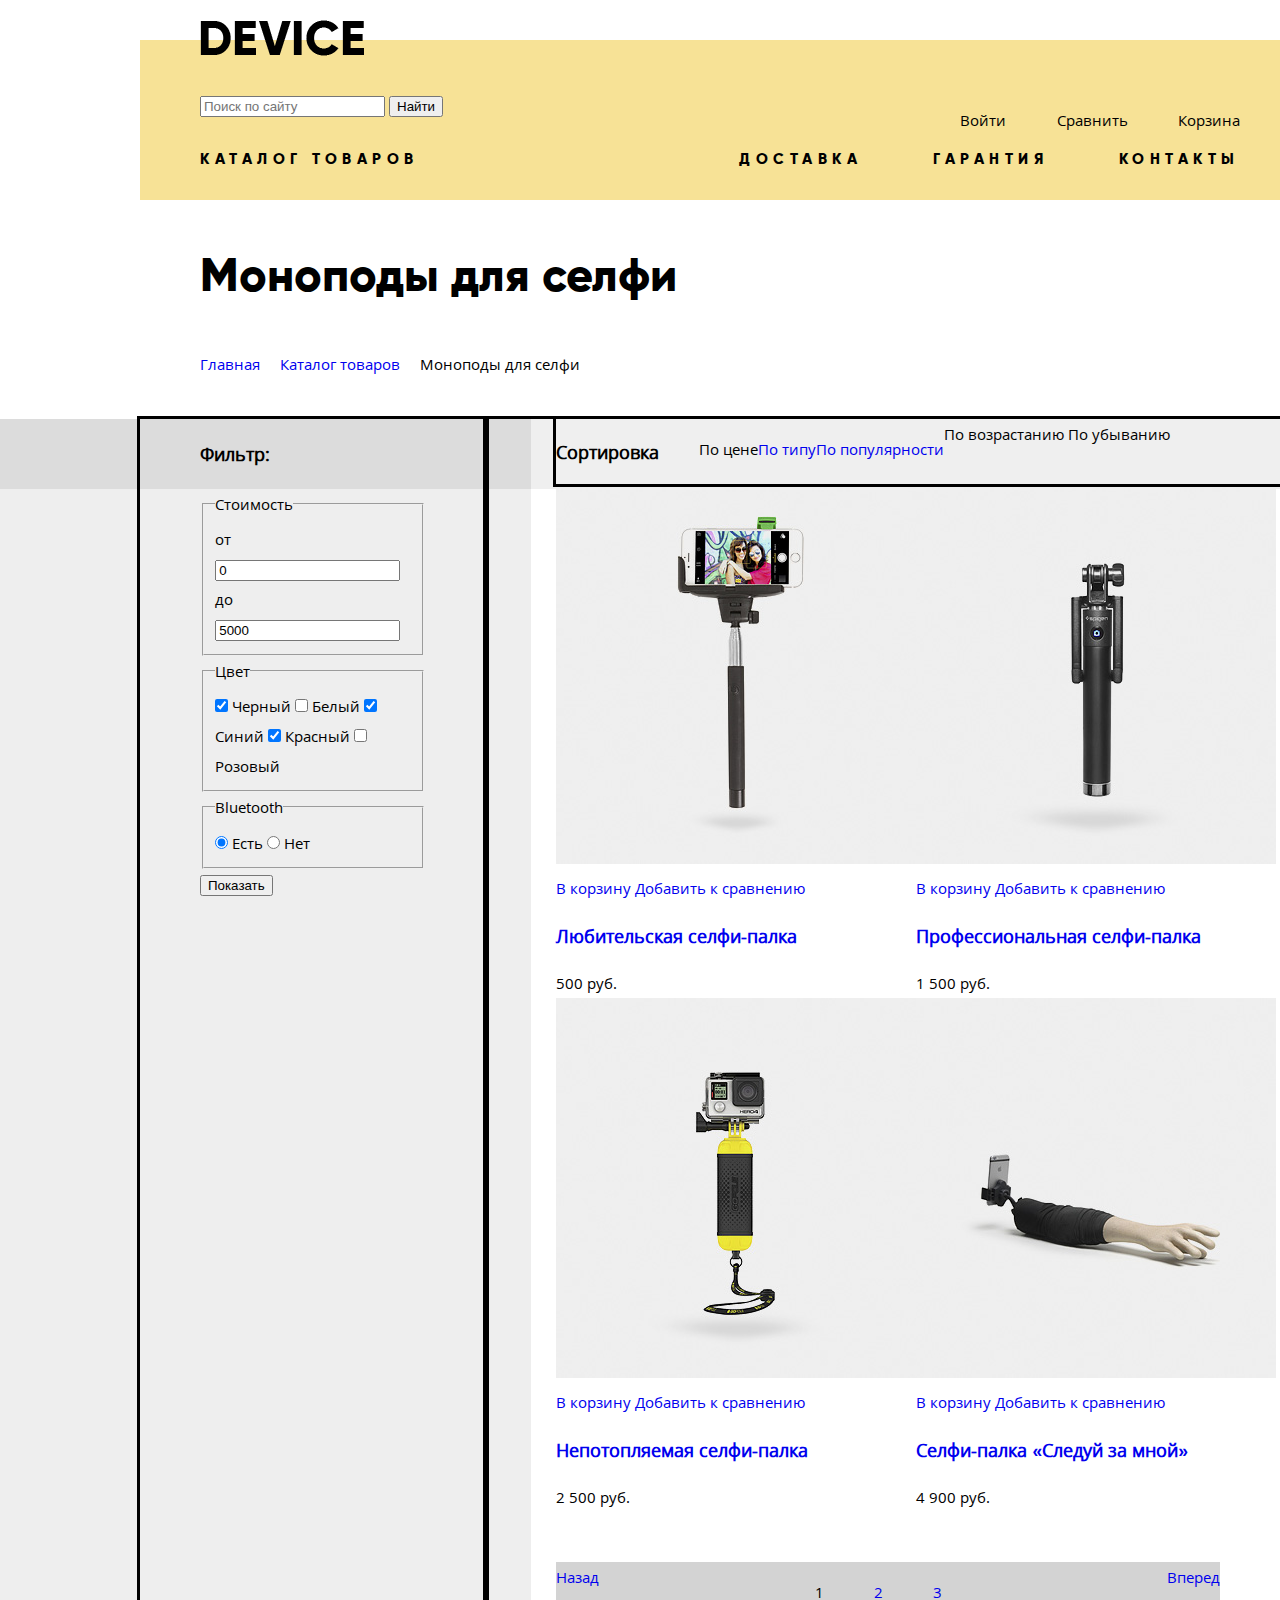
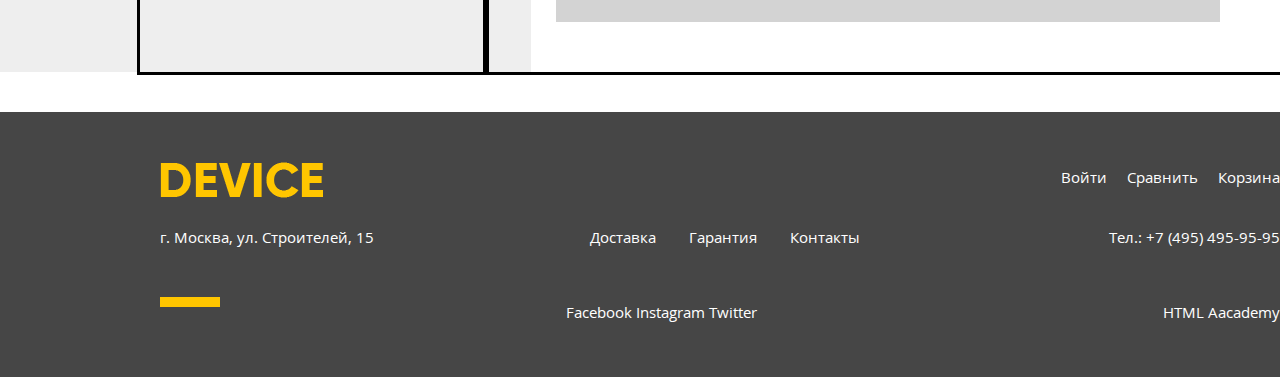
==== catalog.html @ 577342c7 "доступная разметка" ====
<!DOCTYPE html>
 <html lang="ru">
   <head>
     <meta charset="utf-8">
     <title>Device</title>
     <link rel="stylesheet" type="text/css" href="css/normalize.css">
     <link rel="stylesheet" type="text/css" href="css/style.css">
   </head>
   
   
   <body>
     <header class="page-header">
       <div class="container">
         <h1 class="page-header__title  visually-hidden">Device</h1>
         <a class="page-header__logo" href="#">
           <img src="/img/logo.png" width="164" height="36" alt="Логотип Device">
         </a>
         <div class="user-block">
           <form class="user-block__search" action="https://echo.htmlacademy.ru" method="get">
             <label for="search"></label>
             <input type="search" id="search" placeholder="Поиск по сайту">
             <button class="user-block__btn" type="submit">Найти</button>
           </form>
           <ul class="user-block__list  unidentified">
             <li class="user-block__item">
               <a href="#">Войти</a>
             </li>
             <li class="user-block__item">
               <a href="#">Сравнить</a>
             </li>
             <li class="user-block__item">
               <a href="#">Корзина</a>
             </li>
           </ul>
           
           <ul class="user-block__list  identified  visually-hidden">
             <li class="user-block__item">
               <a href="#">Валентин Петухов</a>
             </li>
             <li class="user-block__item">
               <a href="#">Выйти</a>
             </li>
             <li class="user-block__item">
               <a href="#">Сравнить</a>
             </li>
             <li class="user-block__item">
               <a href="#">Корзина</a>
             </li>
           </ul>
         </div>
         <nav class="main-nav  main-nav--catalog">
           <ul class="main-nav__list">
             <li class="main-nav__item  main-nav__item--catalog">
               <a href="#">Каталог товаров</a>
               <div class="sub-nav">
                 <ul class="sub-nav__list">
                   <li class="sub-nav__item">
                     <a href="#">Виртуальная реальность</a>
                   </li>
                   <li class="sub-nav__item">
                     <a href="catalog.html">Моноподы для селфи</a>
                   </li>
                   <li class="sub-nav__item">
                     <a href="#">Экшн-камеры</a>
                   </li>
                 </ul>
                 <ul class="sub-nav__list">
                   <li class="sub-nav__item">
                     <a href="#">Фитнес-браслеты</a>
                   </li>
                   <li class="sub-nav__item">
                     <a href="#">Умные часы</a>
                   </li>
                 </ul>
                 <ul class="sub-nav__list">
                   <li class="sub-nav__item">
                     <a href="#">Квадрокоптеры</a>
                   </li>
                 </ul>
               </div>
             </li>
             <li class="main-nav__item">
               <a href="#">Доставка</a>
             </li>
             <li class="main-nav__item">
               <a href="#">Гарантия</a>
             </li>
             <li class="main-nav__item">
               <a href="#">Контакты</a>
             </li>
           </ul>
         </nav>
       </div>
     </header>
     
     <main>
       <section class="breadcrumps">
         <div class="container">
         <h2 class="breadcrumps__title">Моноподы для селфи</h2>
         <ul class="breadcrumps__list">
           <li>
             <a href="index.html">Главная</a>
           </li>
           <li>
             <a href="catalog.html">Каталог товаров</a>
           </li>
           <li>
             <a class="breadcrumps__active">Моноподы для селфи</a>
           </li>
         </ul>
        </div>
       </section>
       
       <div class="catalog">
         <div class="catalog__wrapper  container">
           
           
           <section class="filter">
             <div class="filter__title">
             <h3>Фильтр:</h3>
               </div>
             <form class="filter__form" action="https://htmlacademy.ru/" method="get">
               
               <fieldset class="filter__item  filter__item--price">
                 <legend class="filter__name">Стоимость</legend>
                 <div class="range-slider">
                   <div class="range-scale">
                     <div class="range-bar"></div>
                   </div>
                   <div class="range-toggle  min"></div>
                   <div class="range-toggle  max"></div>
                 </div>
                 <div class="range-price">
                   <label class="min-price">от<input type="text" name="min-price" value="0"></label>
                   <label class="max-price">до<input type="text" name="max-price" value="5000"></label>
                 </div>
               </fieldset>
               
               <fieldset class="filter__item  filter__item--color">
                 <legend class="filter__name">Цвет</legend>
                 <input type="checkbox" name="black-color" id="black" value="Черный" checked>
                 <label class="filter__label">Черный</label>
                 <input type="checkbox" name="white-color" id="white" value="Белый">
                 <label class="filter__label">Белый</label>
                 <input type="checkbox" name="blue-color" id="blue" value="Синий" checked>
                 <label class="filter__label">Синий</label>
                 <input type="checkbox" name="red-color" id="red" value="Красный" checked>
                 <label class="filter__label">Красный</label>
                 <input type="checkbox" name="pink-color" id="pink" value="Розовый">
                 <label class="filter__label" >Розовый</label>
               </fieldset>
               
               <fieldset class="filter__item  filter__item--bluetooth">
                 <legend class="filter__title">Bluetooth</legend>
                 <input type="radio" name="bluetooth" id="btn-yes" value="Есть" checked>
                 <label class="filter__radio" for="btn-yes">Есть</label>
                 <input type="radio" name="bluetooth" id="btn-no" value="Нет">
                 <label class="filter__radio" for="btn-no">Нет</label>
               </fieldset>
               <button class="filter__btn" type="submit">Показать</button>
             </form>
           </section>
           
           <section class="sorting">
             <div class="sorting__wrapper">
             <div class="sorting__range">
               <h3 class="sorting__title">Сортировка</h3>
               <ul class="sorting__category">
                 <li>
                   <a class="sorting__item  active">По цене</a>
                 </li>
                 <li>
                   <a class="sorting__item" href="#">По типу</a>
                 </li>
                 <li>
                   <a class="sorting__item" href="#">По популярности</a>
                 </li>
               </ul>
               <div class="sorting__arrows">
                 <a class="sorting__btn  sorting__btn--up  sorting__btn--active">По возрастанию</a>
                 <a class="sorting__btn  sorting__btn--down">По убыванию</a>
               </div>
             </div>
           
           <div class="product">
             <article class="product__item">
               <div class="product__wrapper">
                 <a class="product__image" href="#">
                   <img src="/img/item-1.jpg" width="360" height="380" alt="Любительская селфи-палка">
                 </a>
                 <div class="product__hover">
                   <a class="product__cart  btn" href="#">В корзину</a>
                   <a class="product__compare" href="#">Добавить к сравнению</a>
                 </div>
               </div>
               <div class="product__inner">
                 <h3 class="product__title">
                   <a href="#">Любительская селфи-палка</a>
                 </h3>
                 <span class="product__price">500 руб.</span>
               </div>
             </article>
             
             <article class="product__item">
               <div class="product__wrapper">
                 <a class="product__image" href="#">
                   <img src="/img/item-2.jpg" width="360" height="380" alt="Профессиональная селфи-палка">
                 </a>
                 <div class="product__hover">
                   <a class="product__cart  btn" href="#">В корзину</a>
                   <a class="product__compare" href="#">Добавить к сравнению</a>
                 </div>
               </div>
               <div class="product__inner">
                 <h3 class="product__title">
                   <a href="#">Профессиональная селфи-палка</a>
                 </h3>
                 <span class="product__price">1 500 руб.</span>
               </div>
             </article>
             
             <article class="product__item">
               <div class="product__wrapper">
                 <a class="product__image" href="#">
                   <img src="/img/item-3.jpg" width="360" height="380" alt="Непотопляемая селфи-палка">
                 </a>
                 <div class="product__hover">
                   <a class="product__cart  btn" href="#">В корзину</a>
                   <a class="product__compare" href="#">Добавить к сравнению</a>
                 </div>
               </div>
               <div class="product__inner">
                 <h3 class="product__title">
                   <a href="#">Непотопляемая селфи-палка</a>
                 </h3>
                 <span class="product__price">2 500 руб.</span>
               </div>
             </article>
             
             <article class="product__item">
               <div class="product__wrapper">
                 <a class="product__image" href="#">
                   <img src="/img/item-4.jpg" width="360" height="380" alt="Селфи-палка «Следуй за мной»">
                 </a>
                 <div class="product__hover">
                   <a class="product__cart  btn" href="#">В корзину</a>
                   <a class="product__compare" href="#">Добавить к сравнению</a>
                 </div>
               </div>
               <div class="product__inner">
                 <h3 class="product__title">
                   <a href="#">Селфи-палка «Следуй за мной»</a>
                 </h3>
                 <span class="product__price">4 900 руб.</span>
               </div>
             </article>
             </div>
           
           <div class="pagination">
             <a class="pagination__back" href="#">Назад</a>
             <ul class="pagination__list">
               <li class="pagination__item  pagination__active">1</li>
               <li class="pagination__item">
                 <a href="#">2</a>
               </li>
               <li class="pagination__item">
                 <a href="#">3</a>
               </li>
             </ul>
             <a class="pagination__forward" href="#">Вперед</a>
           </div>
             </div>
          </section>
       </div>
       </div>
     </main>
     
     <footer class="page-footer">
       <div class="page-footer__wrapper  container">
         <div class="page-footer__top">
           <a class="page-footer__logo" href="index.html">
             <img src="/img/logofooter.png" width="163" height="36" alt="Логотип Device">
           </a>
           <ul class="user-block  user-block--footer  unidentidied">
             <li>
               <a class="user-block__item" href="#">Войти</a>
             </li>
             <li>
               <a class="user-block__item" href="#">Сравнить</a>
             </li>
             <li>
               <a class="user-block__item" href="#">Корзина</a>
             </li>
           </ul>
           
           <ul class="user-block  user-block--footer  identidied  visually-hidden">
             <li>
               <a class="user-block__item" href="#">Выйти</a>
             </li>
             <li>
               <a class="user-block__item" href="#">Сравнить</a>
             </li>
             <li>
               <a class="user-block__item" href="#">Корзина</a>
             </li>
           </ul>
         </div>
         
         <div class="page-footer__middle">
           <p class="page-footer__address">г. Москва, ул. Строителей, 15</p>
           <ul class="page-footer__nav">
             <li>
               <a href="#">Доставка</a>
             </li>
             <li>
               <a href="#">Гарантия</a>
             </li>
             <li>
               <a href="#">Контакты</a>
             </li>
           </ul>
           <p class="page-footer__phone">Тел.: +7 (495) 495-95-95</p>
         </div>
         
         <div class="page-footer__bottom">
           <div class="social">
             <a class="social__fb" href="#">Facebook</a>
             <a class="social__in" href="#">Instagram</a>
             <a class="social__tw" href="#">Twitter</a>
           </div>
           <div class="page-footer__copyright">
             <a href="https://htmlacademy.ru/intensive/htmlcss">HTML Aacademy</a>
           </div>
         </div>
       </div>
     </footer>
   </body>
</html>
---- css/style.css ----
body {
  /*min-width: 1200px;*/
  min-width: 1440px;
  margin: 0;
  padding: 0;
  font-size: 15px;
  line-height: 30px;
  font-family: "OpenSans", "Arial", sans-serif;
  letter-spacing: normal;
  /*font-weight: 300;*/
  /*color: #464646;*/
  background-color: #ffffff;
}

a {
  text-decoration: none;
}

img {
  max-width: 100%;
  height: auto;
}

@font-face {
  font-family: "GilroyExtraBold";
  font-weight: 700;
  font-style: bold;
  src: 
    url("/fonts/web/gilroyextrabold.woff") format("woff"),
    url("/fonts/web/gilroyextrabold.woff2") format("woff2");
}

@font-face {
  font-family: "GilroyLight";
  font-weight: lighter;
  font-style: normal;
  src: 
    url("/fonts/web/gilroylight.woff") format("woff"),
    url("/fonts/web/gilroylight.woff2") format("woff2");
}

@font-face {
  font-family: "OpenSans";
  font-weight: normal;
  font-style: normal;
  src: 
    url("/fonts/web/opensans.woff") format("woff"),
    url("/fonts/web/opensans.woff2") format("woff2");
}

@font-face {
  font-family: "OpenSansLight";
  font-weight: lighter;
  font-style: normal;
  src: 
    url("/fonts/web/opensanslight.woff") format("woff"),
    url("/fonts/web/opensanslight.woff2") format("woff2");
}

/*.visually-hidden {
  position: absolute;
  width: 1px;
  height: 1px;
  margin: -1px;
  border: 0;
  clip: rect(0 0 0 0);
  overflow: hidden;
}*/

.visually-hidden:not(:focus):not(:active),
input[type="checkbox"].visually-hidden,
input[type="radio"].visually-hidden {
  position: absolute;
  
  width: 1px;
  height: 1px;
  margin: -1px;
  border: 0;
  padding: 0;
  
  white-space: nowrap;
  
  clip-path: inset(100%);
  clip: rect(0 0 0 0);
  overflow: hidden;
}

.container {
  width: 1160px;
  padding-left: 20px;
  padding-right: 20px;
  margin: 0 auto;
  padding-top: 0;
  margin-top: 40px;
  box-sizing: border-box;
}

.page-header {
  position: relative;
}

.page-header .container{
  background-color: #f7e296;
  padding-right: 60px;
  padding-left: 60px;
  padding-top: 50px;
}

.page-header__logo {
  position: absolute;
  top: -20px;
}

.page-header li {
  list-style: none;
}

.page-header a {
  /*text-decoration: none;*/
  color: #000000;
}

.user-block {
  display: flex;
  flex-direction: row;
  justify-content: space-between;
  padding: 0;
  margin: 0;
}

.user-block__search {
  padding: 0;
  margin: 0;
}

.user-block__list {
  display: flex;
  justify-content: space-between;
  width: 300px;
}

.main-nav {
  height: 200px;
}

.main-nav__list {
  display: flex;
  flex-direction: row;
  justify-content: space-between;
  padding: 0;
  margin: 0;
}

.main-nav__item {
  text-transform: uppercase;
  letter-spacing: 5.5px;
  font-family: "GilroyExtraBold";
  font-weight: 600;
  line-height: 18px;
}

.main-nav__item--catalog {
  margin-right: 250px;
  box-sizing: border-box;
}

.main-nav__item--catalog:hover .sub-nav {
  display: flex;
}

.sub-nav {
  display: none;
  position: absolute;
  left: 159px;
  width: 1160px;
  letter-spacing: 1.2px;
  text-transform: capitalize;
  font-weight: normal;
  z-index: 10;
  margin-bottom: 0;
  padding-left: 60px;
  padding-bottom: 68px;
  background-color: #f7e296;
  box-sizing: border-box;
}

.sub-nav__list {
  /*display: none;*/
  padding-left: 0;
  padding-right: 15px;
}

.sub-nav__item {
  width: 210px;
  padding-top: 20px;
}

/*.sub-nav__list:last-child {
  padding-right: 310px;
}*/

h2 {
  font-family: "GilroyExtraBold";
  font-size: 47px;
  line-height: 70px;
}

.promo-slider {
  /*min-height: 470px;*/
  margin-top: -230px;
}

.promo-slider__item {
  /*height: 490px;*/
  display: flex;
  justify-content: flex-end;
  position: relative;
  z-index: 5;
  /*outline: solid black;*/
}

.promo-slider__content {
  /*outline: solid red;*/
  position: relative;
  width: 560px;
  min-height: 490px;
  margin-left: 100px;
}

.promo-slider__number {
  position: absolute;
  top: 61px;
  left: 300px;
  font-family: "GilroyExtraBold";
  font-size: 179.2px;
  color: #ffffff;
}

.popular .container {
  display: flex;
  padding-left: 0;
  margin-bottom: 200px;
}

.popular__item {
  margin-right: 40px;
}

.popular__item:last-child {
  margin-right: 0;
}

.popular__img {
  width: 160px;
  height: 160px;
  background-color: #f7e296;
}

.service-slider {
  width: 100%;
  /*height: 290px;*/
  background-color: #e5e5e5;
}

.service-slider .container {
  display: flex;
  padding-bottom: 120px;
}

.service-slider__menu {
  /*outline: solid red;*/
}

.service-slider__content {
  width: 600px;
  margin-top: -40px;
  padding-left: 100px;
  padding-right: 100px;
  /*outline: solid red; */
}

.service-slider__content h2 {
  margin-top: 0;
}

.service-slider__img {
  margin-top: -20px;
}

.service-slider__content--warranty {
  display: none;
}

.service-slider__title--warranty:hover  .service-slider__content--warranty {
  display: block;
}

.brands .container {
  /*display: flex;
  flex-direction: row;
  justify-content: space-around;*/
}

.brands__list {
  display: flex;
  justify-content: space-between;
  padding: 0;
  list-style: none;
}

.brands__item {
  /*outline: solid red;*/
}

.information .container {
  display: flex;
}

.contacts {
  width: 500px;
}

.about-us {
  width: 500px;
  margin-right: 100px;
}

.page-footer {
  width: 100%;
  background-color: #464646;
  color: #ffffff;
}

.page-footer a {
  color: #ffffff;
}

.page-footer__top {
  display: flex;
  justify-content: space-between;
  padding-top: 50px;
}

.user-block--footer {
  display: flex;
  list-style: none;
}

.user-block__item {
  /*color: #ffffff;*/
  padding-left: 20px;
}

.page-footer__middle {
  display: flex;
  /*justify-content: space-between;*/
  margin-bottom: 30px;
}

.page-footer__nav {
  display: flex;
  align-items: center;
  /*width: 355px;*/
  list-style: none;
  padding: 0;
  margin: 0 auto;
}

.page-footer__nav a {
  padding-right: 33px;
}

.page-footer__item:last-child a {
  padding-right: 0;
}

.page-footer__bottom {
  display: flex;
  /*justify-content: space-between;*/
  padding-bottom: 50px;
}

.page-footer__bottom::before {
  content: "";
  position: absolute;
  top: ;
  left: ;
  width: 60px;
  height: 10px;
  background-color: #ffc600;
}

.social {
  margin: 0 auto;
}

/*-----CATALOG PAGE-----*/


.main-nav--catalog {
  height: 50px;
}

.breadcrumps .container {
  padding-left: 60px;
}

.breadcrumps__list {
  display: flex;
  list-style: none;
  padding-left: 0;
}

.breadcrumps__list li {
  padding-right: 20px;
}

.catalog {
  background:
    linear-gradient(180deg, #dcdcdc 70px, #eeeeee 70px),
    linear-gradient(180deg, #efefef 70px, #ffffff 70px);
  background-position: 0%, 36.9%;
  background-size: 36.9% 100%, 100% 100%;
  background-repeat: no-repeat, no-repeat;
  /*outline: solid red;
  background: lightblue;*/
}


.catalog__wrapper {
  display: flex;
  padding: 0;
}

.filter {
  /*width: 210px;*/
  padding-right: 60px;
  padding-left: 60px;
  outline: solid black;
}

.filter__title {
  /*padding-left: 0;*/
}

.filter__title h3 {
  margin: 0;
  padding: 20px;
  padding-left: 0;
}

.sorting {
  /*width: 850px;*/
  margin: 0;
  padding: 0;
  padding-left: 70px;
  outline: solid black;
}

.sorting__range {
  display: flex;
  margin: 0;
  padding: 0;
  outline: solid black;
}

.sorting__category {
  display: flex;
  list-style: none;
}

.product {
  display: flex;
  flex-wrap: wrap;
}

.product__wrapper {
  /*margin-right: 50px;*/
}

.pagination {
  display: flex;
  justify-content: space-between;
  background-color: lightgray;
  margin: 50px 0;
  margin-right: 80px;
}

.pagination__list {
  list-style: none;
  display: flex;
}

.pagination__item {
  margin-right: 50px;
}
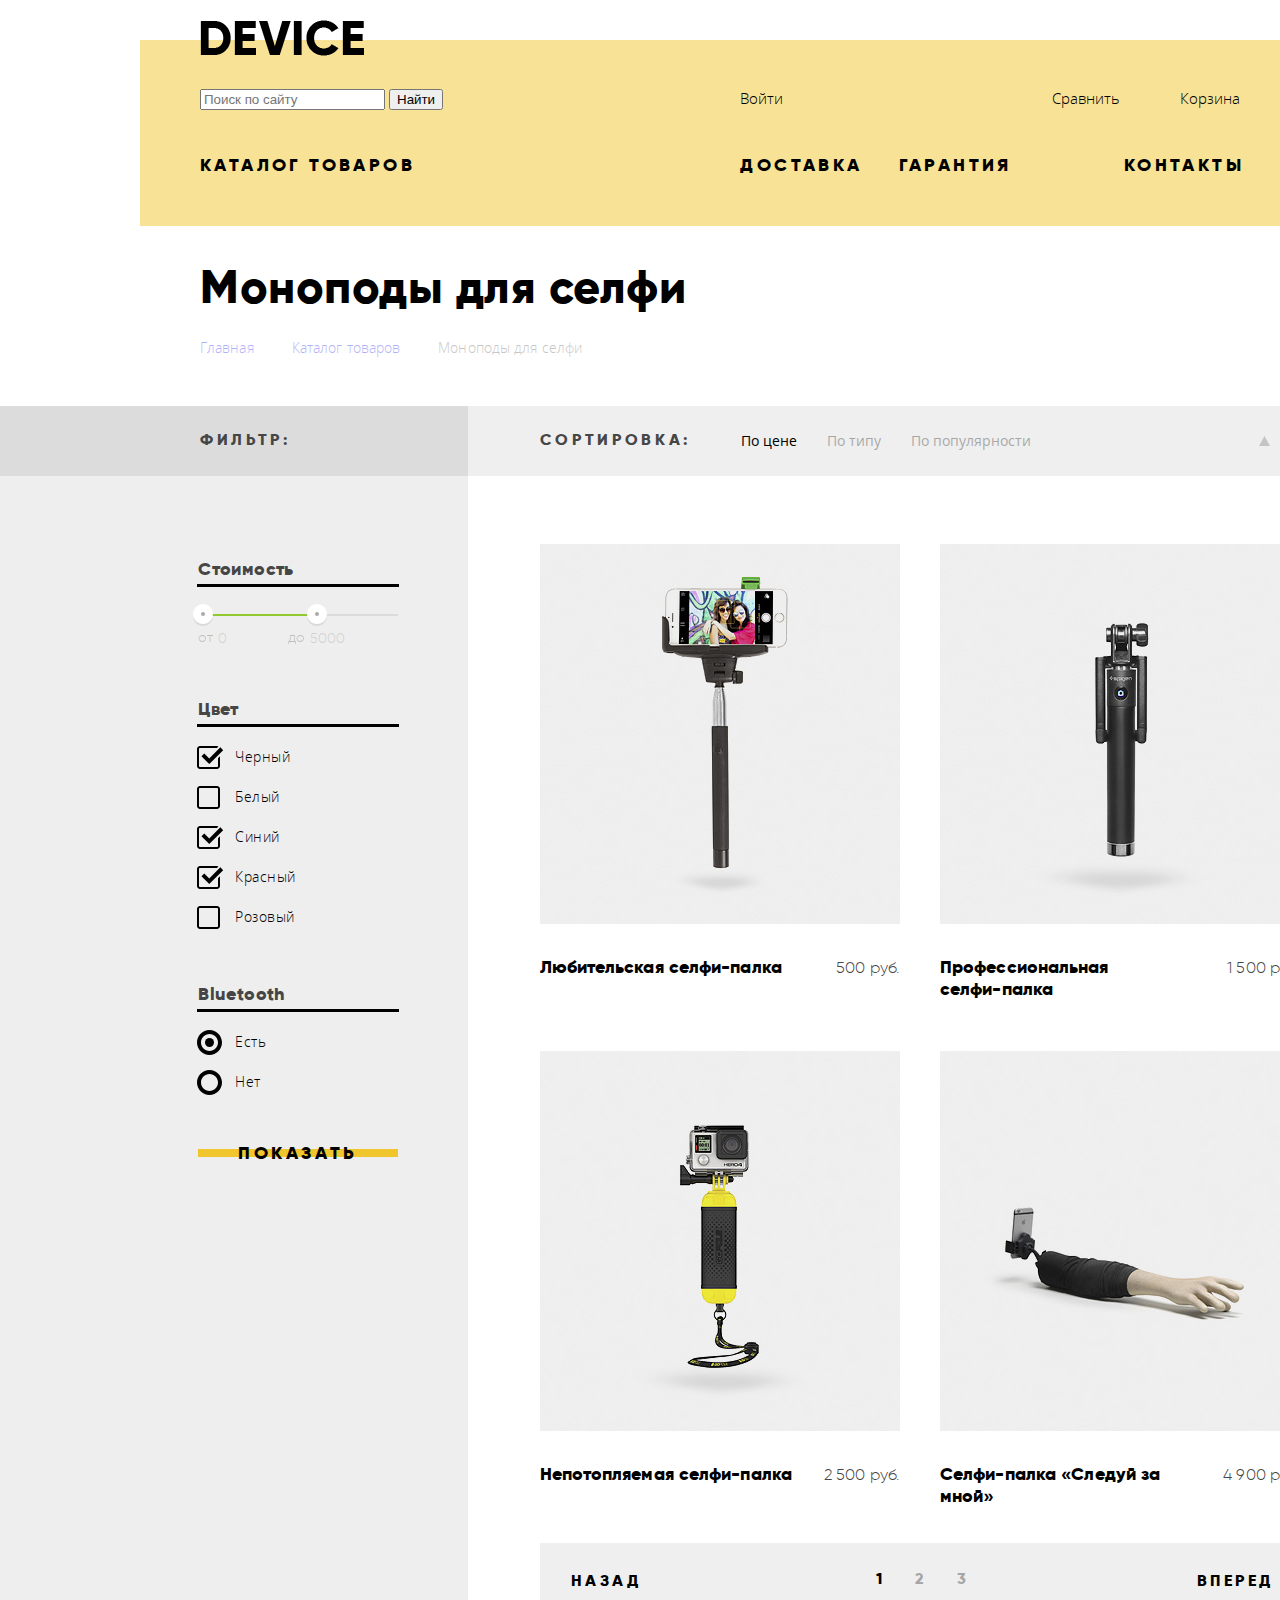
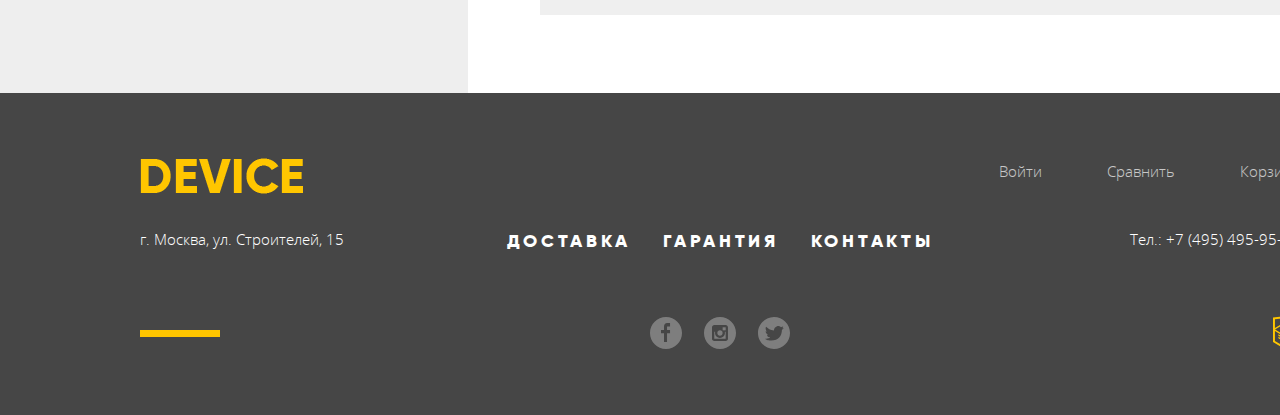
==== commit a8f8cde1: "Стилизация страниц" ====
--- a/catalog.html
+++ b/catalog.html
@@ -9,10 +9,10 @@
    
    
    <body>
-     <header class="page-header">
+     <header class="page-header  page-header--catalog">
        <div class="container">
          <h1 class="page-header__title  visually-hidden">Device</h1>
-         <a class="page-header__logo" href="#">
+         <a class="page-header__logo" href="index.html">
            <img src="/img/logo.png" width="164" height="36" alt="Логотип Device">
          </a>
          <div class="user-block">
@@ -82,10 +82,10 @@
              <li class="main-nav__item">
                <a href="#">Доставка</a>
              </li>
-             <li class="main-nav__item">
+             <li class="main-nav__item  main-nav__item--warranty">
                <a href="#">Гарантия</a>
              </li>
-             <li class="main-nav__item">
+             <li class="main-nav__item  main-nav__item--contacts">
                <a href="#">Контакты</a>
              </li>
            </ul>
@@ -113,58 +113,57 @@
        
        <div class="catalog">
          <div class="catalog__wrapper  container">
-           
-           
+    
            <section class="filter">
              <div class="filter__title">
-             <h3>Фильтр:</h3>
-               </div>
+               <h3>Фильтр:</h3>
+             </div>
              <form class="filter__form" action="https://htmlacademy.ru/" method="get">
                
-               <fieldset class="filter__item  filter__item--price">
+               <fieldset class="filter__item  filter__item--price  range">
                  <legend class="filter__name">Стоимость</legend>
-                 <div class="range-slider">
-                   <div class="range-scale">
-                     <div class="range-bar"></div>
+                 <div class="range__slider">
+                   <div class="range__scale">
+                     <div class="range__bar"></div>
                    </div>
-                   <div class="range-toggle  min"></div>
-                   <div class="range-toggle  max"></div>
-                 </div>
-                 <div class="range-price">
-                   <label class="min-price">от<input type="text" name="min-price" value="0"></label>
-                   <label class="max-price">до<input type="text" name="max-price" value="5000"></label>
+                   <div class="range__toggle  range__toggle--min"></div>
+                   <div class="range__toggle  range__toggle--max"></div>
+                 </div>
+                 <div class="range__price">
+                   <label class="range__price--min">от<input type="text" name="min-price" value="0"></label>
+                   <label class="range__price--max">до<input type="text" name="max-price" value="5000"></label>
                  </div>
                </fieldset>
                
                <fieldset class="filter__item  filter__item--color">
                  <legend class="filter__name">Цвет</legend>
-                 <input type="checkbox" name="black-color" id="black" value="Черный" checked>
-                 <label class="filter__label">Черный</label>
-                 <input type="checkbox" name="white-color" id="white" value="Белый">
-                 <label class="filter__label">Белый</label>
-                 <input type="checkbox" name="blue-color" id="blue" value="Синий" checked>
-                 <label class="filter__label">Синий</label>
-                 <input type="checkbox" name="red-color" id="red" value="Красный" checked>
-                 <label class="filter__label">Красный</label>
-                 <input type="checkbox" name="pink-color" id="pink" value="Розовый">
-                 <label class="filter__label" >Розовый</label>
+                 <input class="visually-hidden" type="checkbox" name="black-color" id="black" value="Черный" checked>
+                 <label class="filter__checkbox" for="black">Черный</label>
+                 <input class="visually-hidden" type="checkbox" name="white-color" id="white" value="Белый">
+                 <label class="filter__checkbox" for="white">Белый</label>
+                 <input class="visually-hidden" type="checkbox" name="blue-color" id="blue" value="Синий" checked>
+                 <label class="filter__checkbox" for="blue">Синий</label>
+                 <input class="visually-hidden" type="checkbox" name="red-color" id="red" value="Красный" checked>
+                 <label class="filter__checkbox" for="red">Красный</label>
+                 <input class="visually-hidden" type="checkbox" name="pink-color" id="pink" value="Розовый">
+                 <label class="filter__checkbox" for="pink">Розовый</label>
                </fieldset>
                
                <fieldset class="filter__item  filter__item--bluetooth">
-                 <legend class="filter__title">Bluetooth</legend>
-                 <input type="radio" name="bluetooth" id="btn-yes" value="Есть" checked>
+                 <legend class="filter__name">Bluetooth</legend>
+                 <input class="visually-hidden" type="radio" name="bluetooth" id="btn-yes" value="Есть" checked>
                  <label class="filter__radio" for="btn-yes">Есть</label>
-                 <input type="radio" name="bluetooth" id="btn-no" value="Нет">
+                 <input class="visually-hidden" type="radio" name="bluetooth" id="btn-no" value="Нет">
                  <label class="filter__radio" for="btn-no">Нет</label>
                </fieldset>
-               <button class="filter__btn" type="submit">Показать</button>
+               <button class="filter__btn  btn" type="submit">Показать</button>
              </form>
            </section>
            
            <section class="sorting">
              <div class="sorting__wrapper">
              <div class="sorting__range">
-               <h3 class="sorting__title">Сортировка</h3>
+               <h3 class="sorting__title">Сортировка:</h3>
                <ul class="sorting__category">
                  <li>
                    <a class="sorting__item  active">По цене</a>
@@ -178,7 +177,7 @@
                </ul>
                <div class="sorting__arrows">
                  <a class="sorting__btn  sorting__btn--up  sorting__btn--active">По возрастанию</a>
-                 <a class="sorting__btn  sorting__btn--down">По убыванию</a>
+                 <a class="sorting__btn  sorting__btn--down  active">По убыванию</a>
                </div>
              </div>
            
@@ -213,7 +212,7 @@
                </div>
                <div class="product__inner">
                  <h3 class="product__title">
-                   <a href="#">Профессиональная селфи-палка</a>
+                   <a href="#">Профессиональная <nobr>селфи-палка</nobr></a>
                  </h3>
                  <span class="product__price">1 500 руб.</span>
                </div>
@@ -241,6 +240,9 @@
                <div class="product__wrapper">
                  <a class="product__image" href="#">
                    <img src="/img/item-4.jpg" width="360" height="380" alt="Селфи-палка «Следуй за мной»">
+                   
+                   <!--BACKGROUND-COLOR???-->
+                   
                  </a>
                  <div class="product__hover">
                    <a class="product__cart  btn" href="#">В корзину</a>
@@ -268,16 +270,16 @@
                </li>
              </ul>
              <a class="pagination__forward" href="#">Вперед</a>
-           </div>
-             </div>
-          </section>
+            </div>
+          </div>
+        </section>
        </div>
-       </div>
+      </div>
      </main>
      
-     <footer class="page-footer">
+     <footer class="page-footer  page-footer--catalog">
        <div class="page-footer__wrapper  container">
-         <div class="page-footer__top">
+         <div class="page-footer__top  page-footer__top--catalog">
            <a class="page-footer__logo" href="index.html">
              <img src="/img/logofooter.png" width="163" height="36" alt="Логотип Device">
            </a>
@@ -309,13 +311,13 @@
          <div class="page-footer__middle">
            <p class="page-footer__address">г. Москва, ул. Строителей, 15</p>
            <ul class="page-footer__nav">
-             <li>
+             <li class="page-footer__item">
                <a href="#">Доставка</a>
              </li>
-             <li>
+             <li class="page-footer__item">
                <a href="#">Гарантия</a>
              </li>
-             <li>
+             <li class="page-footer__item">
                <a href="#">Контакты</a>
              </li>
            </ul>
@@ -324,12 +326,29 @@
          
          <div class="page-footer__bottom">
            <div class="social">
-             <a class="social__fb" href="#">Facebook</a>
-             <a class="social__in" href="#">Instagram</a>
-             <a class="social__tw" href="#">Twitter</a>
+             <a href="#">Facebook
+               <svg xmlns="http://www.w3.org/2000/svg" width="32" height="32" viewBox="0 0 32 32">
+                 <path fill="#FFF" d="M16 0C7.164 0 0 7.163 0 16s7.164 16 16 16c8.837 0 16-7.164 16-16S24.837 0 16 0zm4.062 9.455h-3.021v3.444h3.021v3.445h-3.021v8.61H14.02v-8.61H11v-3.445h3.021V9.455c0-1.902 1.353-3.445 3.021-3.445h3.021v3.445z"/>
+               </svg>
+             </a>
+             <a href="#">Instagram
+               <svg version="1.1" id="Layer_1" xmlns="http://www.w3.org/2000/svg" xmlns:xlink="http://www.w3.org/1999/xlink" x="0px" y="0px" width="32px" height="32px" viewBox="0 0 32 32" enable-background="new 0 0 32 32" xml:space="preserve"><g>
+                 <path fill="#FFFFFF" d="M20.916,16c0,2.728-2.211,4.938-4.938,4.938S11.039,18.728,11.039,16c0-0.394,0.051-0.773,0.138-1.14h-0.897v6.838h11.396V14.86h-0.897C20.865,15.227,20.916,15.606,20.916,16z"/>
+                 <path fill="#FFFFFF" d="M15.978,18.659c1.466,0,2.659-1.193,2.659-2.659s-1.193-2.659-2.659-2.659c-1.466,0-2.659,1.193-2.659,2.659S14.511,18.659,15.978,18.659z"/>
+                 <rect x="18.637" y="10.302" fill="#FFFFFF" width="3.039" height="3.039"/>
+                 <path fill="#FFFFFF" d="M16,0C7.164,0,0,7.164,0,16c0,8.837,7.164,16,16,16c8.837,0,16-7.163,16-16C32,7.164,24.837,0,16,0zM23.955,21.698c0,1.254-1.025,2.279-2.279,2.279H10.279C9.026,23.978,8,22.952,8,21.698V10.302c0-1.253,1.026-2.279,2.279-2.279h11.396c1.254,0,2.279,1.026,2.279,2.279V21.698z"/></g>
+               </svg>
+             </a>
+             <a href="#">Twitter
+               <svg xmlns="http://www.w3.org/2000/svg" width="32" height="32" viewBox="0 0 32 32"><path fill="#FFF" d="M16 0C7.164 0 0 7.164 0 16c0 8.837 7.164 16 16 16 8.837 0 16-7.163 16-16 0-8.836-7.163-16-16-16zm7.944 12.809c-.251 6.516-3.463 10.832-10.992 10.702h-.486c-.447 0-4.543-.443-5.344-1.823 2.479.19 4.247-.406 5.12-1.136-1.048-.289-2.923-.461-3.251-2.848.384.104.618.221 1.299.113-1.307-.824-2.758-1.519-2.679-3.643.311.317 1.164.518 1.46.457-.768-.233-2.149-3.244-.974-4.781 1.984 1.79 4.075 3.482 7.804 3.643.227-2.214 1.24-3.699 3.168-4.325 1.84-.479 3.255.26 3.901 1.138.737-.224 1.453-.466 2.193-.685-.004.833-.569 1.463-.935 1.709.747.165 1.423-.475 1.423-.475-.184.963-1.094 1.725-1.707 1.954z"/>
+               </svg>
+             </a>
            </div>
            <div class="page-footer__copyright">
-             <a href="https://htmlacademy.ru/intensive/htmlcss">HTML Aacademy</a>
+             <a href="https://htmlacademy.ru/intensive/htmlcss">HTML Academy
+               <svg xmlns="http://www.w3.org/2000/svg" width="26.943" height="34.09" viewBox="0 0 26.943 34.09"><path fill="#FFC600" d="M13.62.017L13.472 0 0 1.412v24.661l13.473 8.017 13.43-7.99.042-.025V1.412L13.62.017zm11.399 12.11L13.495 5.334l-.001-.104-.087.05-.088-.056v.109L1.925 12.118V3.147l11.548-1.212L25.02 3.147v8.98zm-11.614-5.34L24.923 13.5l-4.479 2.64-7.093-4.221-.014 1.415 5.904 3.513-.86.507-5.03-2.992-.014 1.415 3.827 2.275-.782.523-3.031-1.787-.014 1.413 1.853 1.091-1.8 1.081-11.356-6.751 11.371-6.835zm-11.48 8.34l11.411 6.791.016 1.044-7.942-4.728-.015 1.416 7.979 4.795.018 1.076-7.973-4.74-.013 1.414 8.021 4.822.046.025 8.143-4.872-.011-5.177 3.415-2.036v10.021L13.472 31.85 1.925 24.979v-9.852z"/>
+               </svg>
+             </a>
            </div>
          </div>
        </div>
--- a/css/style.css
+++ b/css/style.css
@@ -1,29 +1,6 @@
-body {
-  /*min-width: 1200px;*/
-  min-width: 1440px;
-  margin: 0;
-  padding: 0;
-  font-size: 15px;
-  line-height: 30px;
-  font-family: "OpenSans", "Arial", sans-serif;
-  letter-spacing: normal;
-  /*font-weight: 300;*/
-  /*color: #464646;*/
-  background-color: #ffffff;
-}
-
-a {
-  text-decoration: none;
-}
-
-img {
-  max-width: 100%;
-  height: auto;
-}
-
 @font-face {
   font-family: "GilroyExtraBold";
-  font-weight: 700;
+  font-weight: bold;
   font-style: bold;
   src: 
     url("/fonts/web/gilroyextrabold.woff") format("woff"),
@@ -57,29 +34,47 @@
     url("/fonts/web/opensanslight.woff2") format("woff2");
 }
 
-/*.visually-hidden {
+body {
+  /*min-width: 1200px;*/
+  min-width: 1440px;
+  margin: 0;
+  padding: 0;
+  font-size: 15px;
+  line-height: 30px;
+  font-family: "OpenSanslight", "Arial", sans-serif;
+  letter-spacing: normal;
+  font-weight: 300;
+  color: #464646;
+  background-color: #ffffff;
+}
+
+a {
+  text-decoration: none;
+}
+
+img {
+  max-width: 100%;
+  height: auto;
+}
+
+h2 {
+  font-family: "GilroyExtraBold", sans-serif;
+  font-size: 47px;
+  line-height: 56px;
+  font-weight: 800;
+  color: #000000;
+}
+
+.visually-hidden:not(:focus):not(:active),
+input[type="checkbox"].visually-hidden,
+input[type="radio"].visually-hidden {
   position: absolute;
   width: 1px;
   height: 1px;
   margin: -1px;
   border: 0;
-  clip: rect(0 0 0 0);
-  overflow: hidden;
-}*/
-
-.visually-hidden:not(:focus):not(:active),
-input[type="checkbox"].visually-hidden,
-input[type="radio"].visually-hidden {
-  position: absolute;
-  
-  width: 1px;
-  height: 1px;
-  margin: -1px;
-  border: 0;
-  padding: 0;
-  
+  padding: 0;
   white-space: nowrap;
-  
   clip-path: inset(100%);
   clip: rect(0 0 0 0);
   overflow: hidden;
@@ -95,6 +90,39 @@
   box-sizing: border-box;
 }
 
+.btn {
+  position: relative;
+  z-index: 2;
+  display: inline-block;
+  font-family: "GilroyExtraBold", sans-serif;
+  font-size: 18px;
+  font-weight: 800;
+  letter-spacing: 2px;
+  color: #000000;
+  text-transform: uppercase;
+}
+
+.btn::before {
+  content: " ";
+  position: absolute;
+  left: 50%;
+  top: 50%;
+  z-index: -1;
+  width: 220px;
+  height: 8px;
+  transform: translate(-50%, -50%);
+  background-color: #f0c52e;
+}
+
+.btn:focus::before,
+.btn:hover::before {
+  height: 40px;
+}
+
+.btn:active {
+  color: rgba(0, 0, 0, 0.3);
+}
+
 .page-header {
   position: relative;
 }
@@ -103,20 +131,28 @@
   background-color: #f7e296;
   padding-right: 60px;
   padding-left: 60px;
-  padding-top: 50px;
+  padding-top: 40px;
 }
 
 .page-header__logo {
   position: absolute;
   top: -20px;
+}
+
+.page-header__logo:hover {
+  opacity: 0.6;
+}
+
+.page-header__logo:active {
+  opacity: 0.3;
 }
 
 .page-header li {
   list-style: none;
+  padding-top: 0;
 }
 
 .page-header a {
-  /*text-decoration: none;*/
   color: #000000;
 }
 
@@ -124,23 +160,49 @@
   display: flex;
   flex-direction: row;
   justify-content: space-between;
-  padding: 0;
+  align-content: flex-start;
+  margin-bottom: 40px;
+  padding: 0;
+  font-size: 15px;
+  line-height: 36px;
+}
+
+.user-block__search {
+  align-self: center;
   margin: 0;
-}
-
-.user-block__search {
-  padding: 0;
+  padding: 0;
+}
+
+.user-block__list {
+  display: flex;
+  justify-content: space-between;
+  width: 500px;
   margin: 0;
-}
-
-.user-block__list {
-  display: flex;
-  justify-content: space-between;
-  width: 300px;
+  padding-left: 0;
+}
+
+.user-block__list li {
+  padding-left: 0;
+}
+
+.user-block__list li:first-child {
+  margin-right: auto;
+}
+
+.user-block__list li:last-child {
+  margin-left: 60px;
+}
+
+.user-block__item:hover {
+  opacity: 0.6;
+}
+
+.user-block__item:active {
+  opacity: 0.3;
 }
 
 .main-nav {
-  height: 200px;
+  min-height: 183px;
 }
 
 .main-nav__list {
@@ -153,15 +215,23 @@
 
 .main-nav__item {
   text-transform: uppercase;
-  letter-spacing: 5.5px;
+  letter-spacing: 3.4px;
   font-family: "GilroyExtraBold";
-  font-weight: 600;
+  font-size: 18px;
   line-height: 18px;
 }
 
 .main-nav__item--catalog {
-  margin-right: 250px;
-  box-sizing: border-box;
+  margin-right: auto;
+}
+
+.main-nav__item--warranty {
+  margin-left: 36px;
+}
+
+.main-nav__item--contacts {
+  margin-left: 112px;
+  margin-right: -4px;
 }
 
 .main-nav__item--catalog:hover .sub-nav {
@@ -171,75 +241,181 @@
 .sub-nav {
   display: none;
   position: absolute;
-  left: 159px;
+  left: 140px;
   width: 1160px;
-  letter-spacing: 1.2px;
-  text-transform: capitalize;
-  font-weight: normal;
   z-index: 10;
   margin-bottom: 0;
   padding-left: 60px;
-  padding-bottom: 68px;
+  padding-top: 23px;
+  padding-bottom: 34px;
+  box-sizing: border-box;
   background-color: #f7e296;
-  box-sizing: border-box;
+  font-family: "OpenSansLight";
+  font-weight: lighter;
+  font-size: 15px;
+  line-height: 36px;
+  letter-spacing: 0.1px;
+  text-transform: none;
 }
 
 .sub-nav__list {
-  /*display: none;*/
   padding-left: 0;
-  padding-right: 15px;
+  padding-right: 0px;
+}
+
+.sub-nav__list:first-child {
+  padding-right: 40px;
 }
 
 .sub-nav__item {
-  width: 210px;
-  padding-top: 20px;
-}
-
-/*.sub-nav__list:last-child {
-  padding-right: 310px;
-}*/
-
-h2 {
-  font-family: "GilroyExtraBold";
-  font-size: 47px;
-  line-height: 70px;
-}
+  width: 200px;
+}
+
+.sub-nav__item:hover {
+  opacity: 0.6;
+}
+
+.sub-nav__item:active {
+  opacity: 0.3;
+}
+
+/*-----PROMO-SLIDER-----*/
 
 .promo-slider {
-  /*min-height: 470px;*/
-  margin-top: -230px;
+  margin-bottom: 95px;
+}
+
+.promo-slider .container {
+  margin-top: -110px;
+  position: relative;
+  padding: 0 20px;
+}
+
+.promo-slider .container::before {
+  content: " ";
+  position: absolute;
+  left: 600px;
+  top: 36px;
+  width: 100px;
+  height: 7px;
+  background-color: #ffffff;
 }
 
 .promo-slider__item {
-  /*height: 490px;*/
   display: flex;
   justify-content: flex-end;
   position: relative;
   z-index: 5;
-  /*outline: solid black;*/
 }
 
 .promo-slider__content {
-  /*outline: solid red;*/
-  position: relative;
-  width: 560px;
-  min-height: 490px;
+  width: 565px;
   margin-left: 100px;
+  padding-left: 25px;
+  box-sizing: border-box;
 }
 
 .promo-slider__number {
   position: absolute;
   top: 61px;
-  left: 300px;
-  font-family: "GilroyExtraBold";
+  right: 30px;
+  font-family: "GilroyExtraBold", "Arial", sans-serif;
   font-size: 179.2px;
   color: #ffffff;
 }
 
+.promo-slider__title {
+  margin-bottom: 18px;
+  padding-top: 40px;
+  letter-spacing: 0.5px;
+}
+
+.promo-slider__info {
+  margin-bottom: 48px;
+  letter-spacing: 0.1px;
+}
+
+.promo-slider__btn {
+  margin-left: 40px;
+  margin-bottom: 49px;
+  letter-spacing: 4px;
+}
+
+.promo-slider__features {
+  display: flex;
+  list-style: none;
+  padding: 0;
+}
+
+.promo-slider__features li {
+  display: flex;
+  flex-direction: column;
+  margin-right: 77px;
+}
+
+.promo-slider__features li:last-child {
+  margin-right: 0;
+}
+
+.promo-slider__value {
+  margin-bottom: 10px;
+  font-family: "GilroyLight", sans-serif;
+  font-size: 36px;
+  color: #000000;
+}
+
+.promo-slider__attribute {
+  font-family: "OpenSans", sans-serif;
+  font-size: 13px;
+  font-weight: 300;
+  color: #464646;
+}
+
+.promo-slider__controls {
+  position: absolute;
+  z-index: 10;
+  bottom: 142px;
+  right: 72px;
+}
+
+.promo-slider__controls label {
+  display: inline-block;
+  width: 26px;
+  height: 26px;
+  margin-right: 4px;
+  line-height: 12px;
+  background-image: url("/img/slider-button-empty.svg");
+  background-position: 50% 50%;
+  background-repeat: no-repeat;
+  transform: scale(0.6);
+  cursor: pointer;
+}
+
+.button-1:checked ~ .promo-slider__controls label[for="slide-1"],
+.button-2:checked ~ .promo-slider__controls label[for="slide-2"],
+.button-3:checked ~ .promo-slider__controls label[for="slide-3"] {
+  background-image: url("/img/slider-button.svg");
+  background-position: 50% 50%;
+  background-repeat: no-repeat;
+}
+
+.promo-slider__item {
+  display: none;
+}
+
+.button-1:checked ~ .promo-slider__item--first,
+.button-2:checked ~ .promo-slider__item--second,
+.button-3:checked ~ .promo-slider__item--third {
+  display: flex;
+}
+
+
+/*-----POPULAR-ITEMS-----*/
+
 .popular .container {
   display: flex;
   padding-left: 0;
-  margin-bottom: 200px;
+  margin-bottom: 85px;
 }
 
 .popular__item {
@@ -253,52 +429,137 @@
 .popular__img {
   width: 160px;
   height: 160px;
+  margin-bottom: 35px;
   background-color: #f7e296;
 }
+
+.popular__item:hover .popular__img {
+  background-color: #f0c52e;
+}
+
+.popular__item:active img,
+.popular__item:active .popular__title {
+  opacity: 0.3;
+}
+
+.popular__title {
+  display: inline-block;
+  font-family: "GilroyExtraBold", sans-serif;
+  font-size: 18px;
+  font-weight: normal;
+  letter-spacing: 0.2px;
+  line-height: 21px;
+  vertical-align: top;
+  color: #000000;
+}
+
+
+/*---SERVICE-SLIDER---*/
 
 .service-slider {
   width: 100%;
-  /*height: 290px;*/
-  background-color: #e5e5e5;
+  min-height: 390px;
+  margin-bottom: 92px;
+  background-image: linear-gradient(to bottom, transparent 100px, #e5e5e5 100px);
 }
 
 .service-slider .container {
   display: flex;
-  padding-bottom: 120px;
-}
-
-.service-slider__menu {
-  /*outline: solid red;*/
+}
+
+.service-slider__controls {
+  display: flex;
+  flex-direction: column;
+  margin-left: 0;
+  padding-top: 85px;
+  padding-bottom: 40px;
+  padding-right: 134px;
+  border-right: 8px solid #000000;
+}
+
+.service-slider label {
+  position: relative;
+  z-index: 2;
+  margin-bottom: 35px;
+  font-family: "GilroyExtraBold", sans-serif;
+  font-size: 18px;
+  font-weight: 700;
+  color: #000000;
+  text-transform: uppercase;
+  letter-spacing: 3.5px;
+  text-align: center;
+  cursor: pointer;
+}
+
+.service-slider label::before {
+  content: " ";
+  position: absolute;
+  left: 50%;
+  top: 50%;
+  z-index: -1;
+  width: 163px;
+  height: 8px;
+  transform: translate(-50%, -50%);
+  background-color: #f0c52e;
+}
+
+.service-slider label:focus::before,
+.service-slider label:hover::before {
+  height: 40px; 
+}
+
+.button-delivery:checked ~ .service-slider__controls label[for="service-1"],
+.button-warranty:checked ~ .service-slider__controls label[for="service-2"],
+.button-credit:checked ~ .service-slider__controls label[for="service-3"] {
+  color: #f7e184;
+}
+
+.button-delivery:checked ~ .service-slider__controls label[for="service-1"]::before,
+.button-warranty:checked ~ .service-slider__controls label[for="service-2"]::before,
+.button-credit:checked ~ .service-slider__controls label[for="service-3"]::before {
+  height: 40px; 
+  background-color: #000000;
+  padding-right: 120px;
+  transform: translate(-82px, -20px);
 }
 
 .service-slider__content {
-  width: 600px;
-  margin-top: -40px;
-  padding-left: 100px;
+  display: none;
+  padding-top: 70px;
+  padding-left: 115px;
   padding-right: 100px;
-  /*outline: solid red; */
+  padding-bottom: 0px;
+  letter-spacing: 0.25px;
+}
+
+.button-delivery:checked ~ .service-slider__content--first,
+.button-warranty:checked ~ .service-slider__content--second,
+.button-credit:checked ~ .service-slider__content--third {
+  display: flex;
 }
 
 .service-slider__content h2 {
   margin-top: 0;
+  margin-bottom: 26px;
+  letter-spacing: 1px;
+}
+
+.service-slider__content p {
+  width: 440px;
+  margin-right: 118px;
 }
 
 .service-slider__img {
-  margin-top: -20px;
-}
-
-.service-slider__content--warranty {
-  display: none;
-}
-
-.service-slider__title--warranty:hover  .service-slider__content--warranty {
-  display: block;
-}
+  align-self: flex-start;
+  margin-top: 15px;
+  margin-right: 0;
+}
+
+
+/*-----BRANDS-----*/
 
 .brands .container {
-  /*display: flex;
-  flex-direction: row;
-  justify-content: space-around;*/
+  padding: 0;
 }
 
 .brands__list {
@@ -308,29 +569,126 @@
   list-style: none;
 }
 
-.brands__item {
-  /*outline: solid red;*/
-}
+.brands__item img {
+  max-width: 100%;
+  -webkit-filter: grayscale(100%);
+          filter: grayscale(100%);
+  opacity: 0.2;
+}
+
+.brands__item img:hover {
+  -webkit-filter: none;
+          filter: none;
+  opacity: 1;
+}
+
+
+/*-----INFORMATION-----*/
+
 
 .information .container {
   display: flex;
+  justify-content: space-between;
+  padding: 0;
+}
+
+.about-us {
+  position: relative;
+  width: 560px;
 }
 
 .contacts {
-  width: 500px;
-}
-
-.about-us {
-  width: 500px;
-  margin-right: 100px;
-}
+  position: relative;
+  width: 560px;
+}
+
+.about-us::before,
+.contacts::before {
+  content: " ";
+  position: absolute;
+  top: 43px;
+  left: 0px;
+  width: 80px;
+  height: 8px;
+  background-color: #000000;
+}
+
+.about-us__title,
+.contacts__title {
+  margin-top: 92px;
+  letter-spacing: 0.2px;
+}
+
+.about-us__info {
+  width: 475px;
+  margin-bottom: 30px;
+}
+
+.about-us__delivery {
+  list-style: none;
+  margin-top: 66px;
+  margin-bottom: 59px;
+  padding-left: 35px;
+}
+
+.about-us__delivery li {
+  position: relative;
+  font-family: "GilroyExtraBold", sans-serif;
+  font-size: 16px;
+  line-height: 40px;
+  color: #000000;
+  text-transform: capitalize;
+}
+
+.about-us__delivery li::before {
+  content: " ";
+  position: absolute;
+  top: 16px;
+  left: -34px;
+  width: 4px;
+  height: 4px;
+  border: 2px solid #e6e6e6;
+  border-radius: 50%;
+}
+
+.contacts__info {
+  margin-bottom: 38px;
+}
+
+.about-us__btn,
+.contacts__btn {
+  margin-left: 20px;
+  font-size: 18px;
+  letter-spacing: 3.8px;
+}
+
+.about-us__btn::before,
+.contacts__btn::before {
+  width: 260px;
+}
+
+.map__image {
+  margin-bottom: 66px;
+}
+
+.contacts__btn {
+  margin-left: 38px;
+}
+
+
+/*-----PAGE-FOOTER-----*/
 
 .page-footer {
   width: 100%;
+  margin-top: 87px;
   background-color: #464646;
   color: #ffffff;
 }
 
+.page-footer .container {
+  padding: 0;
+}
+
 .page-footer a {
   color: #ffffff;
 }
@@ -338,71 +696,157 @@
 .page-footer__top {
   display: flex;
   justify-content: space-between;
-  padding-top: 50px;
+  padding-top: 45px;
+}
+
+.page-footer__logo {
+  margin-top: 20px;
+}
+
+.page-footer__logo:hover {
+  opacity: 0.6;
+}
+
+.page-footer__logo:active {
+  opacity: 0.3;
 }
 
 .user-block--footer {
   display: flex;
   list-style: none;
-}
-
-.user-block__item {
-  /*color: #ffffff;*/
-  padding-left: 20px;
+  margin-bottom: 0;
+}
+
+.user-block--footer .user-block__item {
+  padding-left: 65px;
+  opacity: 0.7;
+}
+
+.user-block--footer .user-block__item:hover {
+  opacity: 1;
+}
+
+.user-block--footer .user-block__item:active {
+  opacity: 0.3;
 }
 
 .page-footer__middle {
   display: flex;
-  /*justify-content: space-between;*/
-  margin-bottom: 30px;
+  justify-content: space-between;
+  margin-bottom: 25px;
+  padding-top: 6px;
 }
 
 .page-footer__nav {
   display: flex;
-  align-items: center;
-  /*width: 355px;*/
   list-style: none;
   padding: 0;
-  margin: 0 auto;
+}
+
+.page-footer__item {
+  font-family: "GilroyExtraBold", sans-serif;
+  text-transform: uppercase;
+  letter-spacing: 3.7px;
+  font-size: 18px;
+  line-height: 35px;
 }
 
 .page-footer__nav a {
-  padding-right: 33px;
+  margin-right: 32px;
 }
 
 .page-footer__item:last-child a {
-  padding-right: 0;
+  margin-right: 0;
+}
+
+.page-footer__nav a:hover {
+  opacity: 0.6;
+}
+
+.page-footer__nav a:active {
+  opacity: 0.3;
+}
+
+.page-footer__phone {
+  margin-left: 34px;
+  font-family: "OpenSansLight";
 }
 
 .page-footer__bottom {
   display: flex;
-  /*justify-content: space-between;*/
+  position: relative;
   padding-bottom: 50px;
 }
 
 .page-footer__bottom::before {
   content: "";
   position: absolute;
-  top: ;
-  left: ;
-  width: 60px;
-  height: 10px;
+  display: block;
+  top: 31px;
+  left: 0;
+  width: 80px;
+  height: 7px;
   background-color: #ffc600;
 }
 
 .social {
   margin: 0 auto;
-}
+  margin-top: 18px;
+}
+
+.social a {
+  margin-right: 22px;
+  font-size: 0;
+  opacity: 0.3;
+}
+
+.social a:hover {
+  opacity: 0.6;
+}
+
+.social a:active {
+  opacity: 0.1;
+}
+
+.social a:last-child {
+  margin-right: 0;
+  padding-right: 0;
+}
+
+.page-footer__copyright {
+  margin-top: 17px;
+  font-size: 0;
+  margin-left: -26px;
+}
+
+.page-footer__copyright:hover {
+  opacity: 0.6;
+}
+
+.page-footer__copyright:active {
+  opacity: 0.3;
+}
+
 
 /*-----CATALOG PAGE-----*/
 
+.page-header--catalog {
+  margin-bottom: 33px;
+}
 
 .main-nav--catalog {
-  height: 50px;
+  min-height: 70px;
 }
 
 .breadcrumps .container {
+  margin-top: 0;
   padding-left: 60px;
+}
+
+.breadcrumps__title {
+  margin-top: 0;
+  margin-bottom: 0;
+  letter-spacing: 0.5px;
 }
 
 .breadcrumps__list {
@@ -412,85 +856,535 @@
 }
 
 .breadcrumps__list li {
-  padding-right: 20px;
-}
+  padding-right: 38px;
+  font-size: 14px;
+  line-height: 36px;
+  letter-spacing: 0.1px;
+  opacity: 0.3;
+}
+
+.breadcrumps__list a:hover {
+  opacity: 0.6;
+}
+
+.breadcrumps__list a:active {
+  opacity: 0.1;
+}
+
+/*-----CATALOG-----*/
 
 .catalog {
   background:
     linear-gradient(180deg, #dcdcdc 70px, #eeeeee 70px),
     linear-gradient(180deg, #efefef 70px, #ffffff 70px);
-  background-position: 0%, 36.9%;
-  background-size: 36.9% 100%, 100% 100%;
+  background-position: 0%, 32.5%;
+  background-size: 32.5% 100%, 100% 100%;
   background-repeat: no-repeat, no-repeat;
-  /*outline: solid red;
-  background: lightblue;*/
+  margin-bottom: -40px;
 }
 
 
 .catalog__wrapper {
   display: flex;
   padding: 0;
-}
+  margin-bottom: 0;
+  padding-bottom: 0;
+}
+
+/*-----FILTER-----*/
 
 .filter {
-  /*width: 210px;*/
   padding-right: 60px;
-  padding-left: 60px;
-  outline: solid black;
-}
-
-.filter__title {
-  /*padding-left: 0;*/
+  padding-left: 55px;
+}
+
+.filter__form {
+  position: relative;
+}
+
+.filter__item {
+  position: relative;
+  border: none;
+}
+
+.filter__item::before {
+  content: "";
+  position: absolute;
+  display: block;
+  top: 0;
+  left: 0;
+  width: 202px;
+  height: 3px;
+  background-color: #000000;
+}
+
+.filter__item--price {
+  margin-top: 70px;
+  margin-bottom: 24px;
 }
 
 .filter__title h3 {
   margin: 0;
   padding: 20px;
+  padding-left: 5px;
+  font-family: "GilroyExtraBold";
+  font-size: 16px;
+  text-transform: uppercase;
+  letter-spacing: 3.7px;
+  line-height: 28px;
+}
+
+.filter__name {
+  margin-left: -10px;
+  padding-top: 10px;
+  font-family: "GilroyExtraBold";
+  font-size: 18px;
+  letter-spacing: 0.4px;
+}
+
+.range__slider {
+  position: relative;
+  margin-top: 25px;
+  margin-bottom: 6px;
+}
+
+.range__scale {
+  height: 2px;
+  width: 190px;
+  background-color: #dbdbdb;
+}
+
+.range__bar {
+  height: 2px;
+  width: 110px;
+  background-color: #91c92f;
+}
+
+.range__toggle {
+  content: "";
+  position: absolute;
+  top: -11px;
+  width: 24px;
+  height: 24px;
+  background-image: url(/img/filter-button.svg);
+  background-position: 50% 50%;
+  background-repeat: no-repeat;
+  cursor: pointer;
+}
+
+.range__toggle--min {
+  left: -17px;
+}
+
+.range__toggle--max {
+  left: 97px;
+}
+
+.range__toggle:active {
+  transform: scale(1.1);
+}
+
+.range__price {
+  display: flex;
+  flex-wrap: nowrap;
+  margin-left: -10px;
+}
+
+.range__price label {
+  width: 70px;
+  margin-top: 4px;
+  margin-right: 20px;
+  font-family: "GilroyLight", sans-serif;
+  font-size: 14px;
+  line-height: 22px;
+  color: #000000;
+  opacity: 0.2;
+}
+
+.range__price input {
+  width: 50px;
+  padding-left: 5px;
+  font-family: "GilroyLight", sans-serif;
+  font-size: 14px;
+  line-height: 22px;
+  background-color: #eeeeee;
+  color: #000000;
+  opacity: 0.6;
+  vertical-align: bottom;
+  border: none;
+  outline: none;
+}
+
+.range__price--min,
+.range__price--max {
+  display: flex;
+}
+
+.filter__item--color,
+.filter__item--bluetooth {
+  display: flex;
+  flex-direction: column;
+  padding-top: 18px;
+  margin-bottom: 18px;
+}
+
+.filter__checkbox,
+.filter__radio {
+  position: relative;
+  padding-left: 27px;
+  margin-bottom: 10px;
+  font-family: "OpenSansLight", sans-serif;
+  font-size: 14px;
+  line-height: 30px;
+  color: #000000;
+  letter-spacing: 0.5px;
+  cursor: pointer;
+}
+
+.filter__checkbox::before {
+  content: "";
+  position: absolute;
+  top: 2px;
+  left: -11px;
+  width: 27px;
+  height: 27px;
+  background-image: url(/img/checkbox-off.svg);
+  background-position: 0% 50%;
+  background-repeat: no-repeat;
+  cursor: pointer;
+}
+
+.filter__checkbox:hover::before {
+  opacity: 0.6;
+}
+
+.filter__checkbox:active::before {
+  opacity: 1;
+}
+
+input[type="checkbox"]:checked + .filter__checkbox::before {
+  background-image: url(/img/checkbox-on.svg);
+}
+
+.filter__radio::before {
+  content: "";
+  position: absolute;
+  top: 0px;
+  left: -11px;
+  width: 30px;
+  height: 30px;
+  background-image: url(/img/radio-off.svg);
+  background-position: 0% 50%;
+  background-repeat: no-repeat;
+  cursor: pointer;
+}
+
+.filter__radio:hover::before {
+  opacity: 0.6;
+}
+
+.filter__radio:active::before {
+  opacity: 1;
+}
+
+input[type="radio"]:checked + .filter__radio::before {
+  background-image: url(/img/radio-on.svg);
+}
+
+.filter__btn {
+  margin-left: 37px;
+  margin-top: 7px;
+  letter-spacing: 3.6px;
+  background-color: transparent;
+  border: none;
+  outline: none;
+}
+
+.filter__btn::before {
+  width: 200px;
+}
+
+
+/*-----SORTING-----*/
+
+.sorting {
+  margin: 0;
+  padding: 0;
+  padding-left: 68px;
+}
+
+.sorting__range {
+  display: flex;
+  
+  flex-wrap: nowrap;
+  width: auto;
+  flex-grow: 1;
+  justify-content: flex-start;
+  list-style: none;
+  align-items: center;
+  margin: 0;
+  margin-bottom: 70px;
+  padding: 0;
+}
+
+.sorting__title {
+  margin: 0;
+  padding: 20px;
   padding-left: 0;
-}
-
-.sorting {
-  /*width: 850px;*/
+  padding-right: 0;
+  font-family: "GilroyExtraBold";
+  font-size: 16px;
+  text-transform: uppercase;
+  letter-spacing: 3.7px;
+  line-height: 28px;
+}
+
+.sorting__category {
+  display: flex;
+  margin-left: 10px;
+  list-style: none;
+}
+
+.sorting__item {
+  padding-right: 30px;
+  font-family: "OpenSans", "Arial", sans-serif;
+  font-size: 14px;
+  line-height: 18px;
+  color: #000000;
+  opacity: 0.3;
+}
+
+.sorting__item:hover {
+  opacity: 0.6;
+}
+
+.sorting__category .active,
+.sorting__item:active {
+  opacity: 1;
+}
+
+.sorting__arrows {
+  display: flex;
+  justify-content: space-between;
+  width: 46px;
+  height: 30px;
+  margin-left: auto;
+  font-size: 0px;
+}
+
+.sorting__btn {
+  display: block;
+  width: 20px;
+  height: 15px;
+  margin-top: 8px;
+  opacity: 0.2;
+  border: none;
+  background-color: inherit;
+  background-image: url("/img/icon-up-dir.svg");
+  background-repeat: no-repeat;
+  background-position: 50% 50%;
+  cursor: pointer;
+}
+
+.sorting__btn:hover {
+  opacity: 0.4;
+}
+
+.sorting__arrows .active,
+.sorting__btn:active {
+  opacity: 1;
+}
+
+.sorting__btn--down {
+  margin-right: -5px;
+}
+
+.sorting__btn .active {
+  opacity: 1;
+}
+
+.sorting__btn--down {
+  -webkit-transform: rotate(180deg);
+          transform: rotate(180deg);
+}
+
+/*-----PRODUCT-----*/
+
+.product {
+  display: flex;
+  flex-wrap: wrap;
+}
+
+.product__item {
+  margin-right: auto;
+  margin-bottom: 33px;
+}
+
+.product__item:nth-child(2n) {
+  margin-right: 0;
+}
+
+
+.product__wrapper {
+  position: relative;
+}
+
+.product__hover {
+  position: absolute;
+  top: 0;
+  left: 0;
+  display: none;
+  width: 360px;
+  height: 380px;
+  padding-top: 177px;
+  background-color: rgba(238, 238, 238, 0.7);
+  text-align: center;
+  box-sizing: border-box;
+}
+
+.product__hover .btn::before {
+  width: 200px;
+}
+
+.product__cart,
+.product__compare {
+  width: 200px;
+  display: block;
+  margin: 0 auto;
+}
+
+.product__cart {
+  margin-bottom: 10px;
+  letter-spacing: 3.7px;
+}
+
+.product__compare {
+  font-family: "OpenSansLight", "Arial", sans-serif;
+  font-size: 13px;
+  line-height: 36px;
+  color: #000000;
+  opacity: 0.5;
+}
+
+.product__compare:hover {
+  opacity: 1;
+}
+
+.product__compare:active {
+  opacity: 0.2;
+}
+
+.product__image:hover ~ .product__hover,
+.product__hover:hover {
+  display: block;
+}
+
+.product__inner {
+  display: flex;
+  justify-content: space-between;
+  align-content: center;
+}
+
+.product__title {
+  width: 255px;
+  padding-top: 5px;
+  font-family: "GilroyExtraBold", "Arial", sans-serif;
+  font-size: 18px;
+  color: #000000;
+  line-height: 22px;
+  letter-spacing: 0.1px;
+  vertical-align: top;
+}
+
+.product__title a {
+  color: #000000;
+}
+
+.product__price {
+  padding-top: 20px;
+  font-family: "GilroyLight", "Arial", sans-serif;
+  font-size: 16px;
+  letter-spacing: 0.2px;
+}
+
+/*-----PAGINATION-----*/
+
+.pagination {
+  display: flex;
+  justify-content: space-between;
+  max-width: 760px;
+  height: 72px;
+  margin-bottom: 78px;
+  margin-top: -15px;
+  background-color: #efefef;
+}
+
+.pagination__list {
+  width: 90px;
+  display: flex;
+  justify-content: space-between;
+  align-items: center;
+  padding: 0;
   margin: 0;
-  padding: 0;
-  padding-left: 70px;
-  outline: solid black;
-}
-
-.sorting__range {
-  display: flex;
-  margin: 0;
-  padding: 0;
-  outline: solid black;
-}
-
-.sorting__category {
-  display: flex;
   list-style: none;
 }
 
-.product {
-  display: flex;
-  flex-wrap: wrap;
-}
-
-.product__wrapper {
-  /*margin-right: 50px;*/
-}
-
-.pagination {
-  display: flex;
-  justify-content: space-between;
-  background-color: lightgray;
-  margin: 50px 0;
-  margin-right: 80px;
-}
-
-.pagination__list {
-  list-style: none;
-  display: flex;
+.pagination li,
+.pagination a {
+  font-family: "GilroyExtraBold", "Arial", sans-serif;
+  font-size: 16px;
+  line-height: 16px;
+  text-decoration: none;
+  color: #000000;
 }
 
 .pagination__item {
-  margin-right: 50px;
-}+  opacity: 0.3;
+}
+
+.pagination__item:hover {
+  opacity: 0.6;
+}
+
+.pagination__active:active,
+.pagination__active:hover,
+.pagination__active,
+.pagination__item:active {
+  opacity: 1;
+}
+
+.pagination__back {
+  padding-left: 31px;
+  padding-right: 31px;
+  padding-top: 30px;
+  text-transform: uppercase;
+  letter-spacing: 3.5px;
+  opacity: 1;
+}
+
+.pagination__forward {
+  padding-right: 26px;
+  padding-left: 26px;
+  padding-top: 30px;
+  text-transform: uppercase;
+  letter-spacing: 3.5px;
+  opacity: 1;
+}
+
+.pagination__back:hover,
+.pagination__forward:hover {
+  background-color: #d9d9d9;
+  opacity: 1;
+}
+
+.pagination__back:active,
+.pagination__forward:active {
+  color: rgba(172, 172, 172, 0.3);
+}
+
+
+/*-----PAGE-FOOTER-----*/
+
+.page-footer--catalog {
+  margin-top: 0;
+}
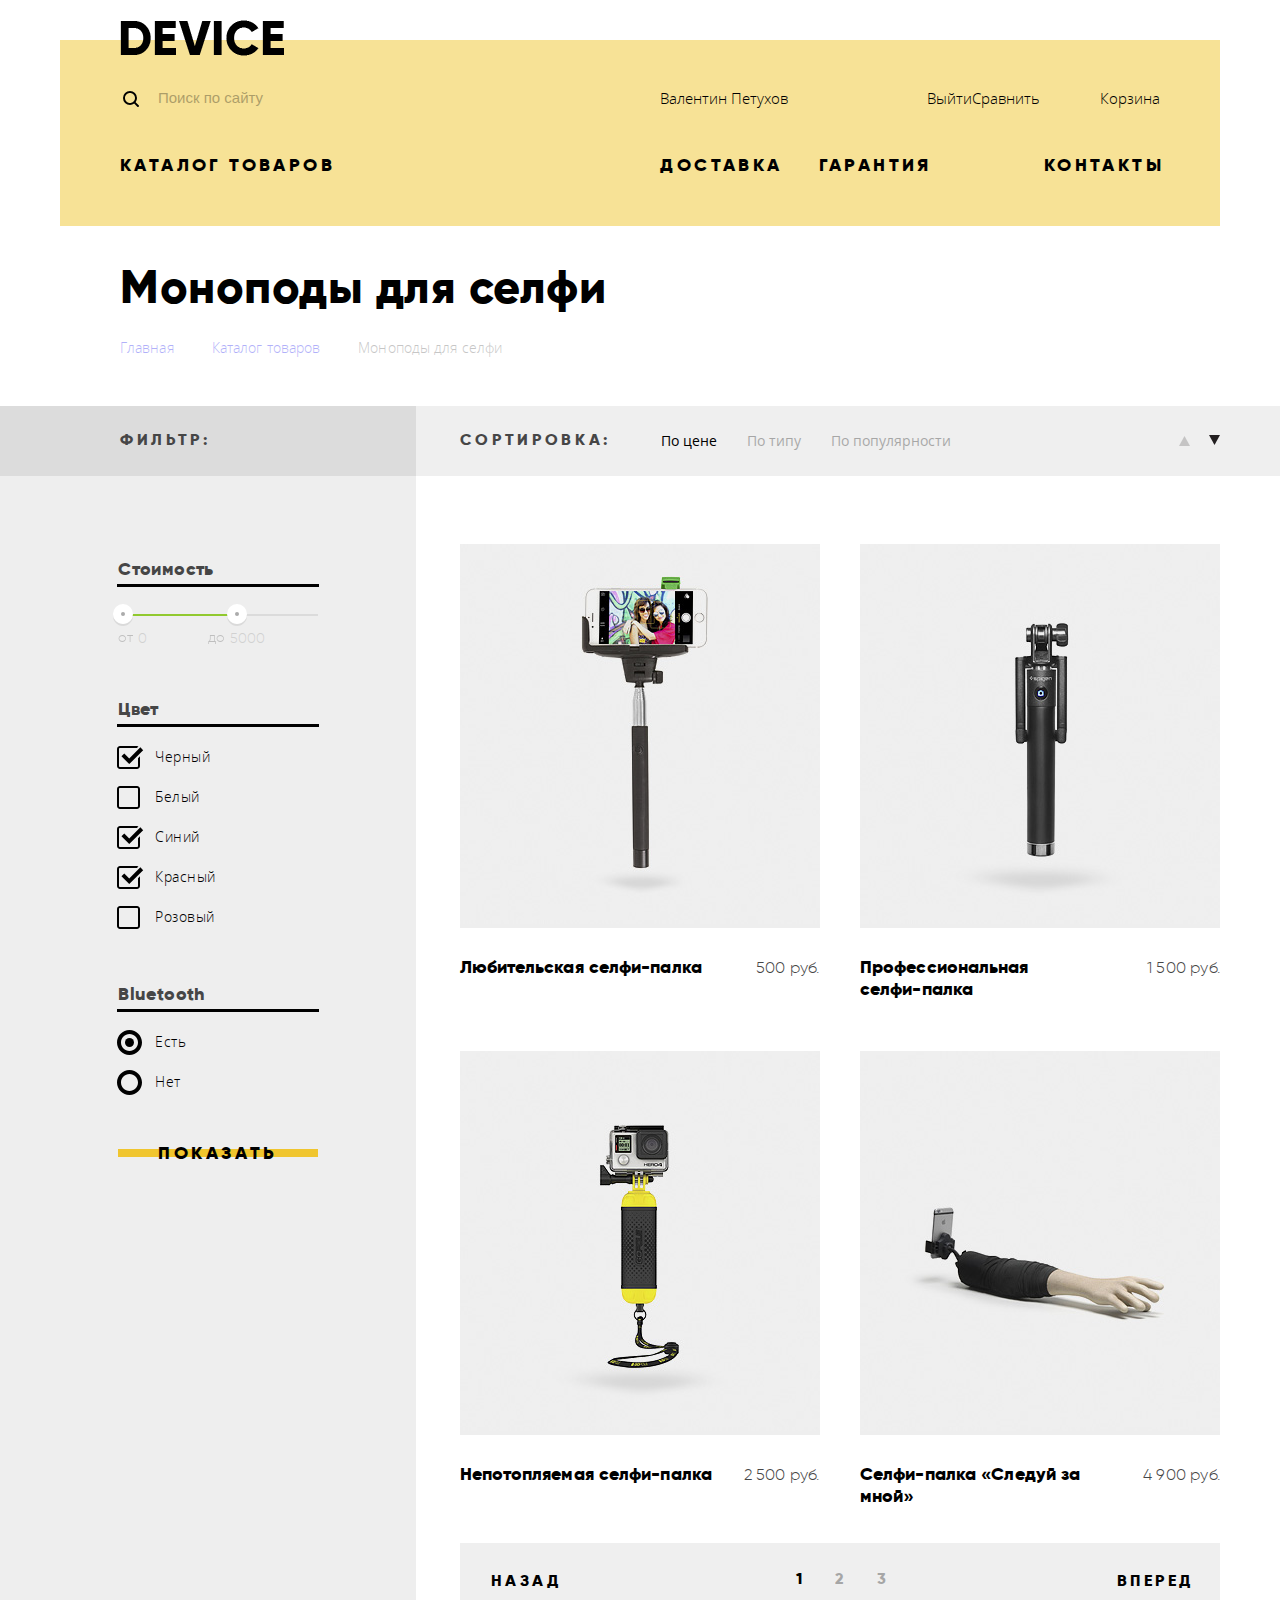
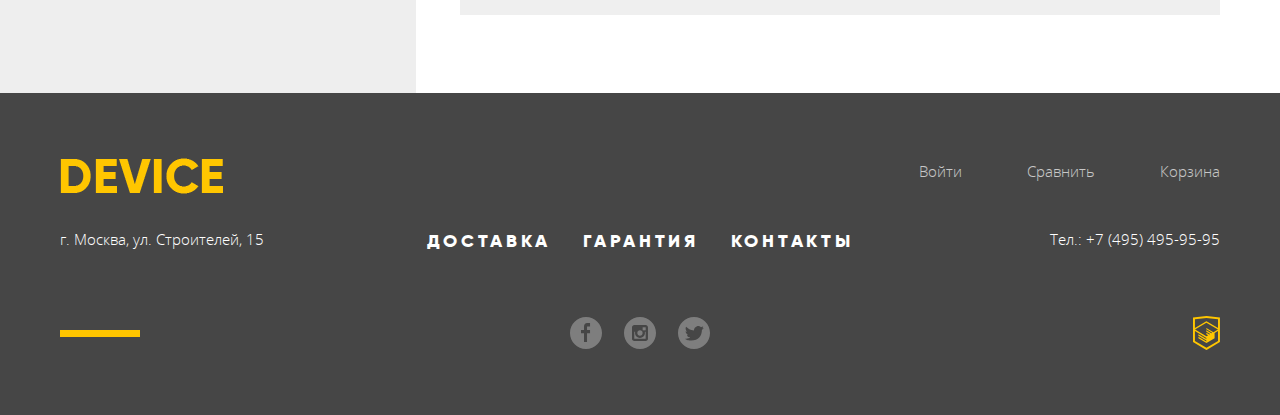
==== commit 9a9fe9cb: "Флексы и модальные окна" ====
--- a/catalog.html
+++ b/catalog.html
@@ -17,11 +17,12 @@
          </a>
          <div class="user-block">
            <form class="user-block__search" action="https://echo.htmlacademy.ru" method="get">
+             <a>Поиск</a>
              <label for="search"></label>
              <input type="search" id="search" placeholder="Поиск по сайту">
              <button class="user-block__btn" type="submit">Найти</button>
            </form>
-           <ul class="user-block__list  unidentified">
+           <ul class="user-block__list  unidentified  visually-hidden">
              <li class="user-block__item">
                <a href="#">Войти</a>
              </li>
@@ -33,7 +34,7 @@
              </li>
            </ul>
            
-           <ul class="user-block__list  identified  visually-hidden">
+           <ul class="user-block__list  identified">
              <li class="user-block__item">
                <a href="#">Валентин Петухов</a>
              </li>
@@ -212,7 +213,7 @@
                </div>
                <div class="product__inner">
                  <h3 class="product__title">
-                   <a href="#">Профессиональная <nobr>селфи-палка</nobr></a>
+                   <a href="#">Профессиональная<br>селфи-палка</a>
                  </h3>
                  <span class="product__price">1 500 руб.</span>
                </div>
@@ -240,9 +241,6 @@
                <div class="product__wrapper">
                  <a class="product__image" href="#">
                    <img src="/img/item-4.jpg" width="360" height="380" alt="Селфи-палка «Следуй за мной»">
-                   
-                   <!--BACKGROUND-COLOR???-->
-                   
                  </a>
                  <div class="product__hover">
                    <a class="product__cart  btn" href="#">В корзину</a>
--- a/css/style.css
+++ b/css/style.css
@@ -35,8 +35,8 @@
 }
 
 body {
-  /*min-width: 1200px;*/
-  min-width: 1440px;
+  min-width: 1200px;
+  /*min-width: 1440px;*/
   margin: 0;
   padding: 0;
   font-size: 15px;
@@ -58,7 +58,7 @@
 }
 
 h2 {
-  font-family: "GilroyExtraBold", sans-serif;
+  font-family: "GilroyExtraBold", "Arial", sans-serif;
   font-size: 47px;
   line-height: 56px;
   font-weight: 800;
@@ -94,7 +94,7 @@
   position: relative;
   z-index: 2;
   display: inline-block;
-  font-family: "GilroyExtraBold", sans-serif;
+  font-family: "GilroyExtraBold", "Arial", sans-serif;
   font-size: 18px;
   font-weight: 800;
   letter-spacing: 2px;
@@ -168,9 +168,144 @@
 }
 
 .user-block__search {
+  display: -webkit-box;
+  display: -ms-flexbox;
+  display: flex;
   align-self: center;
   margin: 0;
   padding: 0;
+  width: 50%;
+}
+
+.user-block__search input::-webkit-input-placeholder {
+  font-size: 15px;
+  color: #000000;
+  opacity: 0.3;
+}
+
+.user-block__search input::-moz-placeholder {
+  font-size: 15px;
+  color: #000000;
+  opacity: 0.3;
+}
+
+.user-block__search input:-moz-placeholder {
+  font-size: 15px;
+  color: #000000;
+  opacity: 0.3;
+}
+
+.user-block__search input:-ms-input-placeholder {
+  font-size: 15px;
+  color: #000000;
+  opacity: 0.3;
+}
+
+.user-block__search input:hover::-webkit-input-placeholder {
+  font-size: 15px;
+  color: #000000;
+  opacity: 0.6;
+}
+
+.user-block__search input:hover::-moz-placeholder {
+  font-size: 15px;
+  color: #000000;
+  opacity: 0.6;
+}
+
+.user-block__search input:hover:-moz-placeholder {
+  font-size: 15px;
+  color: #000000;
+  opacity: 0.6;
+}
+
+.user-block__search input:hover:-ms-input-placeholder {
+  font-size: 15px;
+  color: #000000;
+  opacity: 0.6;
+}
+
+.user-block__search input:focus::-webkit-input-placeholder {
+  font-size: 15px;
+  color: #000000;
+  opacity: 0; 
+}
+
+.user-block__search input:focus::-moz-placeholder {
+  font-size: 15px;
+  color: #000000;
+  opacity: 0;
+}
+
+.user-block__search input:focus:-moz-placeholder {
+  font-size: 15px;
+  color: #000000;
+  opacity: 0;
+}
+
+.user-block__search input:focus:-ms-input-placeholder {
+  font-size: 15px;
+  color: #000000;
+  opacity: 0;
+}
+
+.user-block__search a {
+  position: relative;
+  display: block;
+  width: 18px;
+  height: 18px;
+  margin-top: 2px;
+  margin-left: 2px;
+  font-size: 0px;
+  text-decoration: none;
+  background-image: url("/img/search.svg");
+  background-position: 50% 50%;
+  background-repeat: no-repeat;
+}
+
+.user-block__search input {
+  position: relative;
+  width: 350px;
+  margin-left: 16px;
+  background-color: transparent;
+  color: #000000;
+  border: none;
+  outline: none;
+}
+
+.user-block__search .user-block__btn {
+  display: none;
+  position: relative;
+  padding-left: 18px;
+  padding-right: 18px;
+  background: none;
+  border: 2px solid #000000;
+  outline: none;
+}
+
+.user-block__search .user-block__btn::after {
+  position: absolute;
+  content: "";
+  bottom: -2px;
+  left: -380px;
+  width: 380px;
+  height: 2px;
+  background-color: #000000;
+}
+
+.user-block__search .user-block__btn:hover {
+  display: block;
+  background-color: #000000;
+  color: #ffffff;
+}
+
+.user-block__search .user-block__btn:active {
+  display: block;
+  color: rgba(255, 255, 255, 0.3);
+}
+
+.user-block__search input:focus + .user-block__btn {
+  display: block;
 }
 
 .user-block__list {
@@ -216,9 +351,17 @@
 .main-nav__item {
   text-transform: uppercase;
   letter-spacing: 3.4px;
-  font-family: "GilroyExtraBold";
+  font-family: "GilroyExtraBold", "Arial", sans-serif;
   font-size: 18px;
   line-height: 18px;
+}
+
+.main-nav__item:hover a {
+  opacity: 0.6;
+}
+
+.main-nav__item:active a {
+  opacity: 0.3;
 }
 
 .main-nav__item--catalog {
@@ -250,12 +393,13 @@
   padding-bottom: 34px;
   box-sizing: border-box;
   background-color: #f7e296;
-  font-family: "OpenSansLight";
+  font-family: "OpenSansLight", "Arial", sans-serif;
   font-weight: lighter;
   font-size: 15px;
   line-height: 36px;
   letter-spacing: 0.1px;
   text-transform: none;
+  cursor: pointer;
 }
 
 .sub-nav__list {
@@ -359,13 +503,13 @@
 
 .promo-slider__value {
   margin-bottom: 10px;
-  font-family: "GilroyLight", sans-serif;
+  font-family: "GilroyLight", "Arial", sans-serif;
   font-size: 36px;
   color: #000000;
 }
 
 .promo-slider__attribute {
-  font-family: "OpenSans", sans-serif;
+  font-family: "OpenSans", "Arial", sans-serif;
   font-size: 13px;
   font-weight: 300;
   color: #464646;
@@ -444,7 +588,7 @@
 
 .popular__title {
   display: inline-block;
-  font-family: "GilroyExtraBold", sans-serif;
+  font-family: "GilroyExtraBold", "Arial", sans-serif;
   font-size: 18px;
   font-weight: normal;
   letter-spacing: 0.2px;
@@ -481,7 +625,7 @@
   position: relative;
   z-index: 2;
   margin-bottom: 35px;
-  font-family: "GilroyExtraBold", sans-serif;
+  font-family: "GilroyExtraBold", "Arial", sans-serif;
   font-size: 18px;
   font-weight: 700;
   color: #000000;
@@ -633,7 +777,7 @@
 
 .about-us__delivery li {
   position: relative;
-  font-family: "GilroyExtraBold", sans-serif;
+  font-family: "GilroyExtraBold", "Arial", sans-serif;
   font-size: 16px;
   line-height: 40px;
   color: #000000;
@@ -669,6 +813,7 @@
 
 .map__image {
   margin-bottom: 66px;
+  background-color: #eeeeee;
 }
 
 .contacts__btn {
@@ -744,7 +889,7 @@
 }
 
 .page-footer__item {
-  font-family: "GilroyExtraBold", sans-serif;
+  font-family: "GilroyExtraBold", "Arial", sans-serif;
   text-transform: uppercase;
   letter-spacing: 3.7px;
   font-size: 18px;
@@ -769,7 +914,7 @@
 
 .page-footer__phone {
   margin-left: 34px;
-  font-family: "OpenSansLight";
+  font-family: "OpenSansLight", "Arial", sans-serif;
 }
 
 .page-footer__bottom {
@@ -927,7 +1072,7 @@
   margin: 0;
   padding: 20px;
   padding-left: 5px;
-  font-family: "GilroyExtraBold";
+  font-family: "GilroyExtraBold", "Arial", sans-serif;
   font-size: 16px;
   text-transform: uppercase;
   letter-spacing: 3.7px;
@@ -937,7 +1082,7 @@
 .filter__name {
   margin-left: -10px;
   padding-top: 10px;
-  font-family: "GilroyExtraBold";
+  font-family: "GilroyExtraBold", "Arial", sans-serif;
   font-size: 18px;
   letter-spacing: 0.4px;
 }
@@ -994,7 +1139,7 @@
   width: 70px;
   margin-top: 4px;
   margin-right: 20px;
-  font-family: "GilroyLight", sans-serif;
+  font-family: "GilroyLight", "Arial", sans-serif;
   font-size: 14px;
   line-height: 22px;
   color: #000000;
@@ -1004,7 +1149,7 @@
 .range__price input {
   width: 50px;
   padding-left: 5px;
-  font-family: "GilroyLight", sans-serif;
+  font-family: "GilroyLight", "Arial", sans-serif;
   font-size: 14px;
   line-height: 22px;
   background-color: #eeeeee;
@@ -1033,7 +1178,7 @@
   position: relative;
   padding-left: 27px;
   margin-bottom: 10px;
-  font-family: "OpenSansLight", sans-serif;
+  font-family: "OpenSansLight", "Arial", sans-serif;
   font-size: 14px;
   line-height: 30px;
   color: #000000;
@@ -1132,7 +1277,7 @@
   padding: 20px;
   padding-left: 0;
   padding-right: 0;
-  font-family: "GilroyExtraBold";
+  font-family: "GilroyExtraBold", "Arial", sans-serif;
   font-size: 16px;
   text-transform: uppercase;
   letter-spacing: 3.7px;
@@ -1279,6 +1424,10 @@
   display: block;
 }
 
+.product__image {
+  background-color: #eeeeee;
+}
+
 .product__inner {
   display: flex;
   justify-content: space-between;
@@ -1388,3 +1537,290 @@
 .page-footer--catalog {
   margin-top: 0;
 }
+
+/*-----MODAL-----*/
+
+.write-us {
+  display: none;
+  position: fixed;
+  top: 25%;
+  left: 50%;
+  -webkit-transform: translateX(-50%);
+          transform: translateX(-50%);
+  min-width: 961px;
+  padding-top: 95px;
+  padding-bottom: 30px;
+  background-color: #ffffff;
+  -webkit-box-shadow: 0 0 10px rgba(0, 0, 0, 0.5);
+          box-shadow: 0 0 10px rgba(0, 0, 0, 0.5);
+  z-index: 20;
+}
+
+.write-us__open {
+  display: block;
+}
+
+.write-us form {
+  display: -webkit-box;
+  display: -ms-flexbox;
+  display: flex;
+  -ms-flex-wrap: wrap;
+      flex-wrap: wrap;
+}
+
+.write-us__close {
+  position: absolute;
+  content: "";
+  top: 24px;
+  right: 24px;
+  width: 56px;
+  height: 56px;
+  font-size: 0px;
+  border: none;
+  outline: none;
+  background-color: transparent;
+  background-image: url(/img/modal-close.svg);
+  background-position: 50% 50%;
+  background-repeat: no-repeat;
+  opacity: 0.5;
+  cursor: pointer;
+}
+
+.write-us__close:hover {
+  opacity: 1;
+}
+
+.write-us__close:active {
+  opacity: 0.3;
+}
+
+.write-us__field {
+  display: -webkit-box;
+  display: -ms-flexbox;
+  display: flex;
+  -ms-flex-wrap: wrap;
+      flex-wrap: wrap;
+  -webkit-box-pack: start;
+      -ms-flex-pack: start;
+          justify-content: flex-start;
+  margin-bottom: 15px;
+  padding-left: 100px;
+  padding-right: 100px;
+  margin-bottom: 15px;
+}
+
+.write-us__field--name {
+  width: 360px;
+  padding-right: 41px;
+}
+
+.write-us__field--email {
+  width: 360px;
+  padding-left: 0px;
+}
+
+.write-us__field label {
+  width: 100%;
+  margin-bottom: 10px;
+  font-family: "GilroyExtraBold", "Arial", sans-serif;
+  font-size: 18px;
+  line-height: 18px;
+}
+
+.write-us__field input {
+  width: 100%;
+  margin-bottom: 20px;
+  padding-left: 19px;
+  padding-right: 19px;
+  padding-top: 17px;
+  padding-bottom: 17px;
+  font-family: "OpenSans", "Arial", sans-serif;
+  font-size: 14px;
+  line-height: 18px;
+  color: #464646;
+  background-color: #f2f2f2;
+  border: none;
+}
+
+.write-us__field input:hover {
+  background-color: #eaeaea;
+}
+
+.write-us__field input:focus {
+  background-color: #ffffff;
+  outline-color: #f7e296;
+}
+
+.write-us__field input:invalid {
+  background-color: #f6dada;
+}
+
+.write-us__field input::-webkit-input-placeholder {
+  color: #464646;
+  opacity: 0.4;
+}
+
+.write-us__field input::-moz-placeholder {
+  color: #464646;
+  opacity: 0.4;
+}
+
+.write-us__field input:-moz-placeholder {
+  color: #464646;
+  opacity: 0.4;
+}
+
+.write-us__field input:-ms-input-placeholder {
+  color: #464646;
+  opacity: 0.4;
+}
+
+.write-us__field input:focus::-webkit-input-placeholder {
+  color: #464646;
+  opacity: 0;
+}
+
+.write-us__field input:focus::-moz-placeholder {
+  color: #464646;
+  opacity: 0;
+}
+
+.write-us__field input:focus:-moz-placeholder {
+  color: #464646;
+  opacity: 0;
+}
+
+.write-us__field input:focus:-ms-input-placeholder {
+  color: #464646;
+  opacity: 0;
+}
+
+.write-us__field textarea {
+  width: 722px;
+  height: 120px;
+  padding-left: 19px;
+  padding-right: 19px;
+  padding-top: 17px;
+  padding-bottom: 17px;
+  margin-bottom: 38px;
+  font-family: "OpenSansLight", "Arial", sans-serif;
+  font-size: 14px;
+  line-height: 18px;
+  background-color: #f2f2f2;
+  resize: none;
+  border: none;
+}
+
+.write-us__field textarea:hover {
+  background-color: #eaeaea;
+}
+
+.write-us__field textarea:focus {
+  background-color: #ffffff;
+  outline-color: #f7e296;
+}
+
+.write-us__field textarea:invalid {
+  background-color: #f6dada;
+}
+
+.write-us__field textarea::-webkit-input-placeholder {
+  color: #464646;
+  opacity: 0.4;
+}
+
+.write-us__field textarea::-moz-placeholder {
+  color: #464646;
+  opacity: 0.4;
+}
+
+.write-us__field textarea:-moz-placeholder {
+  color: #464646;
+  opacity: 0.4;
+}
+
+.write-us__field textarea:-ms-input-placeholder {
+  color: #464646;
+  opacity: 0.4;
+}
+
+.write-us__field textarea:focus::-webkit-input-placeholder {
+  color: #464646;
+  opacity: 0;
+}
+
+.write-us__field textarea:focus::-moz-placeholder {
+  color: #464646;
+  opacity: 0;
+}
+
+.write-us__field textarea:focus:-moz-placeholder {
+  color: #464646;
+  opacity: 0;
+}
+
+.write-us__field textarea:focus:-ms-input-placeholder {
+  color: #464646;
+  opacity: 0;
+}
+
+.write-us__btn {
+  margin-left: 95px;
+  margin-right: 0px;
+  margin-bottom: 55px;
+  padding-left: 40px;
+  padding-right: 47px;
+  letter-spacing: 3.6px;
+  background: none;
+  border: none;
+  outline: none;
+}
+
+.write-us__btn::before {
+  width: 200px;
+}
+
+/*-----MODAL-MAP-----*/
+
+
+.map__popup {
+  position: fixed;
+  top: 25%;
+  left: 50%;
+  -webkit-transform: translateX(-50%);
+          transform: translateX(-50%);
+  background-color: #ffffff;
+  -webkit-box-shadow: 0 0 10px rgba(0, 0, 0, 0.5);
+          box-shadow: 0 0 10px rgba(0, 0, 0, 0.5);
+  z-index: 30;
+}
+
+.map__open {
+  display: block;
+}
+
+.map__close {
+  position: absolute;
+  content: "";
+  top: 24px;
+  right: 24px;
+  width: 56px;
+  height: 56px;
+  font-size: 0px;
+  border: none;
+  outline: none;
+  background-color: transparent;
+  background-image: url(/img/modal-close.svg);
+  background-position: 50% 50%;
+  background-repeat: no-repeat;
+  opacity: 0.5;
+  cursor: pointer;
+}
+
+.map__close:hover {
+  opacity: 1;
+}
+
+.map__close:active {
+  opacity: 0.3;
+}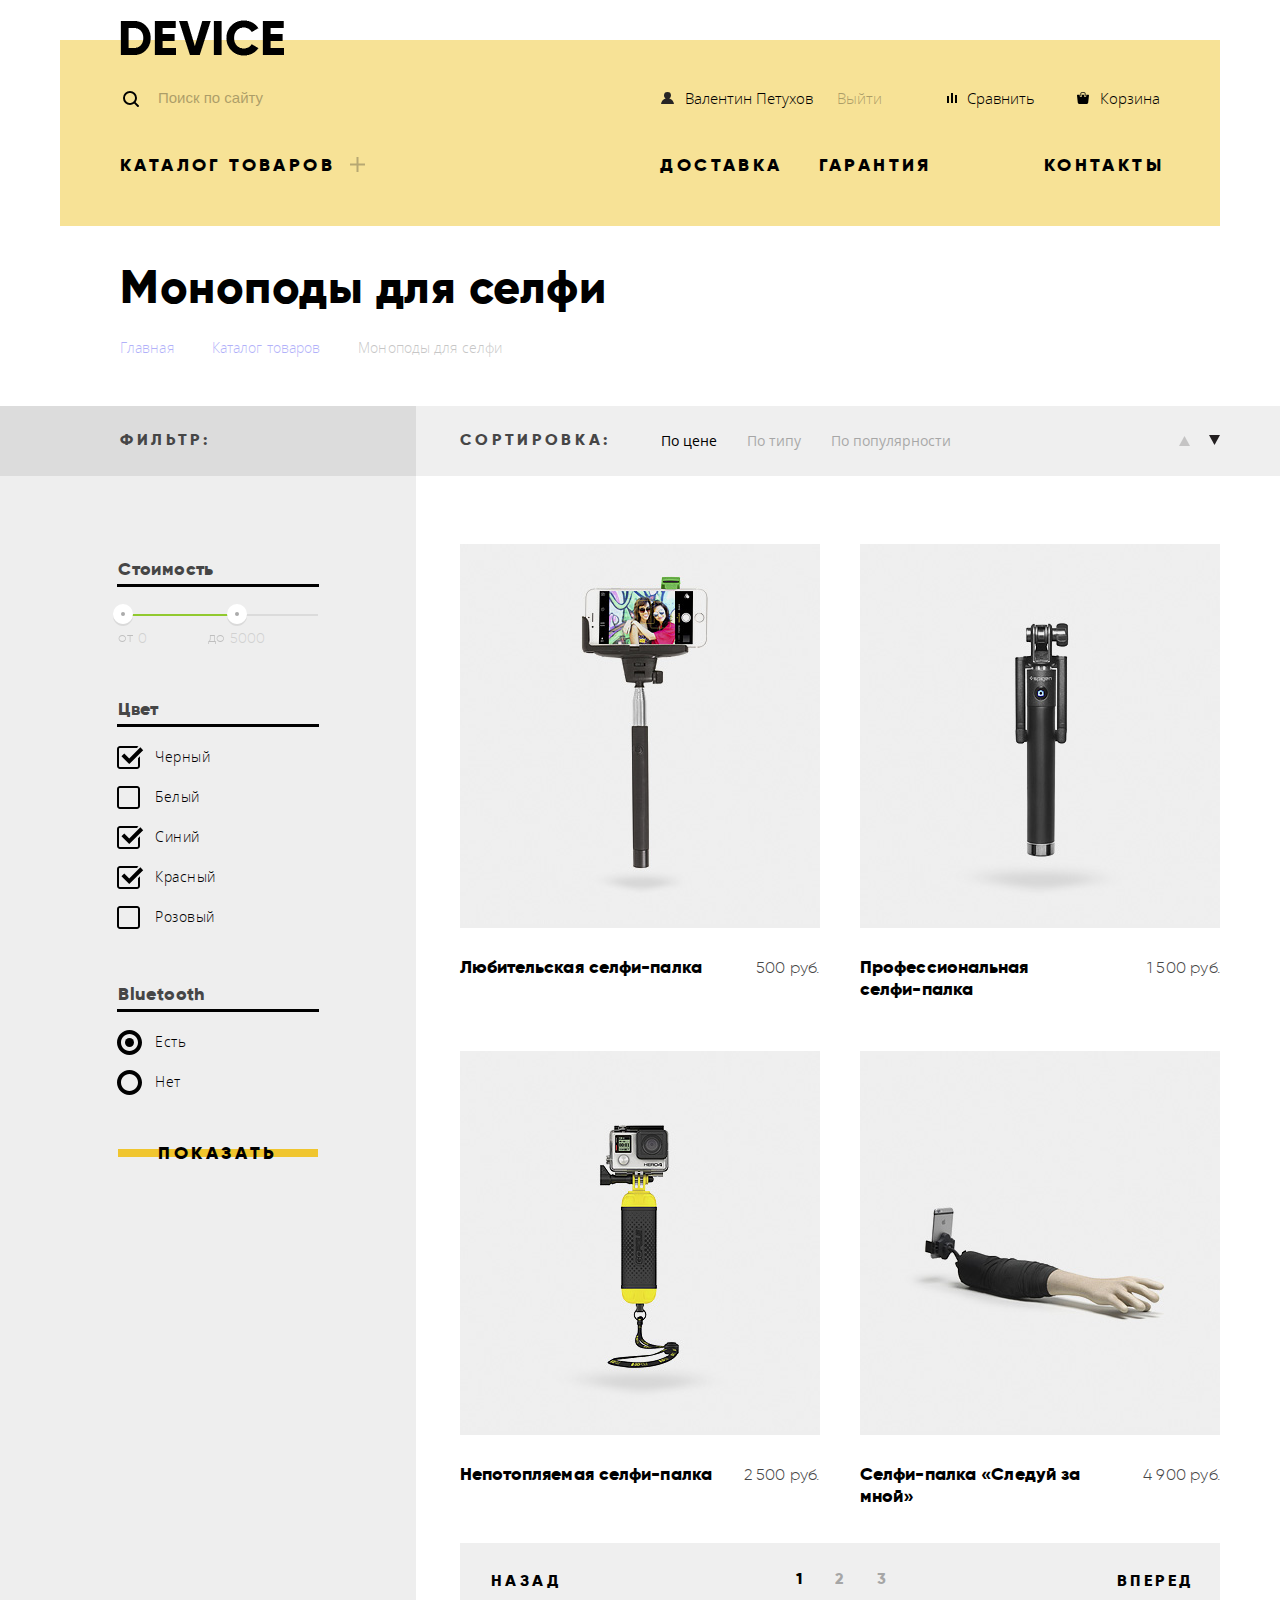
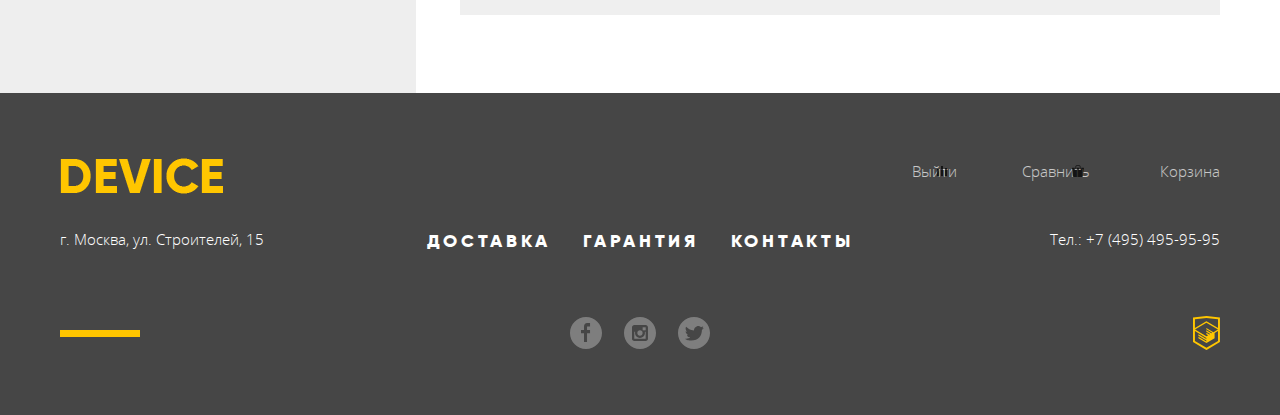
==== commit b8e8ce11: "Декоративные элементы" ====
--- a/catalog.html
+++ b/catalog.html
@@ -23,28 +23,28 @@
              <button class="user-block__btn" type="submit">Найти</button>
            </form>
            <ul class="user-block__list  unidentified  visually-hidden">
-             <li class="user-block__item">
+             <li class="user-block__item  user-block__item--enter">
                <a href="#">Войти</a>
              </li>
-             <li class="user-block__item">
+             <li class="user-block__item  user-block__item--compare">
                <a href="#">Сравнить</a>
              </li>
-             <li class="user-block__item">
+             <li class="user-block__item  user-block__item--cart">
                <a href="#">Корзина</a>
              </li>
            </ul>
            
            <ul class="user-block__list  identified">
-             <li class="user-block__item">
+             <li class="user-block__item  user-block__item--enter">
                <a href="#">Валентин Петухов</a>
              </li>
-             <li class="user-block__item">
+             <li class="user-block__item  user-block__item--logout">
                <a href="#">Выйти</a>
              </li>
-             <li class="user-block__item">
+             <li class="user-block__item  user-block__item--compare">
                <a href="#">Сравнить</a>
              </li>
-             <li class="user-block__item">
+             <li class="user-block__item  user-block__item--cart">
                <a href="#">Корзина</a>
              </li>
            </ul>
@@ -281,27 +281,27 @@
            <a class="page-footer__logo" href="index.html">
              <img src="/img/logofooter.png" width="163" height="36" alt="Логотип Device">
            </a>
-           <ul class="user-block  user-block--footer  unidentidied">
-             <li>
-               <a class="user-block__item" href="#">Войти</a>
-             </li>
-             <li>
-               <a class="user-block__item" href="#">Сравнить</a>
-             </li>
-             <li>
-               <a class="user-block__item" href="#">Корзина</a>
-             </li>
-           </ul>
-           
-           <ul class="user-block  user-block--footer  identidied  visually-hidden">
+           <ul class="user-block  user-block--footer  unidentidied  visually-hidden">
+             <li class="user-block__item  user-block__item--enter">
+               <a href="#">Войти</a>
+             </li>
+             <li class="user-block__item  user-block__item--compare">
+               <a href="#">Сравнить</a>
+             </li>
+             <li class="user-block__item  user-block__item--cart">
+               <a href="#">Корзина</a>
+             </li>
+           </ul>
+           
+           <ul class="user-block  user-block--footer  identidied">
              <li>
                <a class="user-block__item" href="#">Выйти</a>
              </li>
-             <li>
-               <a class="user-block__item" href="#">Сравнить</a>
-             </li>
-             <li>
-               <a class="user-block__item" href="#">Корзина</a>
+             <li class="user-block__item  user-block__item--compare">
+               <a href="#">Сравнить</a>
+             </li>
+             <li class="user-block__item  user-block__item--cart">
+               <a href="#">Корзина</a>
              </li>
            </ul>
          </div>
--- a/css/style.css
+++ b/css/style.css
@@ -336,12 +336,69 @@
   opacity: 0.3;
 }
 
+.user-block__item {
+  position: relative;
+}
+
+.user-block__item--enter a{
+  padding-left: 25px;
+}
+
+.user-block__item--enter::before {
+  content: "";
+  position: absolute;
+  display: block;
+  top: 10px;
+  left: 0px;
+  width: 15px;
+  height: 15px;
+  background-image: url("/img/user.svg");
+  background-position: 50% 50%;
+  background-repeat: no-repeat;
+}
+
+.user-block__item--compare a {
+  padding-right: 5px;
+}
+
+.user-block__item--compare::before {
+  content: "";
+  position: absolute;
+  display: block;
+  top: 10px;
+  left: -23px;
+  width: 15px;
+  height: 15px;
+  background-image: url("/img/compare.svg");
+  background-position: 50% 50%;
+  background-repeat: no-repeat;
+}
+
+.user-block__item--cart::before {
+  content: "";
+  position: absolute;
+  display: block;
+  top: 10px;
+  left: -25px;
+  width: 15px;
+  height: 15px;
+  background-image: url("/img/cart.svg");
+  background-position: 50% 50%;
+  background-repeat: no-repeat;
+}
+
+.user-block__item--logout {
+  opacity: 0.3;
+  margin-right: 85px;
+}
+
 .main-nav {
   min-height: 183px;
 }
 
 .main-nav__list {
   display: flex;
+  flex-wrap: wrap;
   flex-direction: row;
   justify-content: space-between;
   padding: 0;
@@ -349,6 +406,7 @@
 }
 
 .main-nav__item {
+  position: relative;
   text-transform: uppercase;
   letter-spacing: 3.4px;
   font-family: "GilroyExtraBold", "Arial", sans-serif;
@@ -377,6 +435,20 @@
   margin-right: -4px;
 }
 
+.main-nav__item--catalog::after {
+  content: "";
+  position: absolute;
+  display: block;
+  top: 1px;
+  left: 230px;
+  width: 15px;
+  height: 15px;
+  background-image: url("/img/plus.svg");
+  background-position: 50% 50%;
+  background-repeat: no-repeat;
+  opacity: 0.3;
+}
+
 .main-nav__item--catalog:hover .sub-nav {
   display: flex;
 }
@@ -384,7 +456,7 @@
 .sub-nav {
   display: none;
   position: absolute;
-  left: 140px;
+  left: -60px;
   width: 1160px;
   z-index: 10;
   margin-bottom: 0;
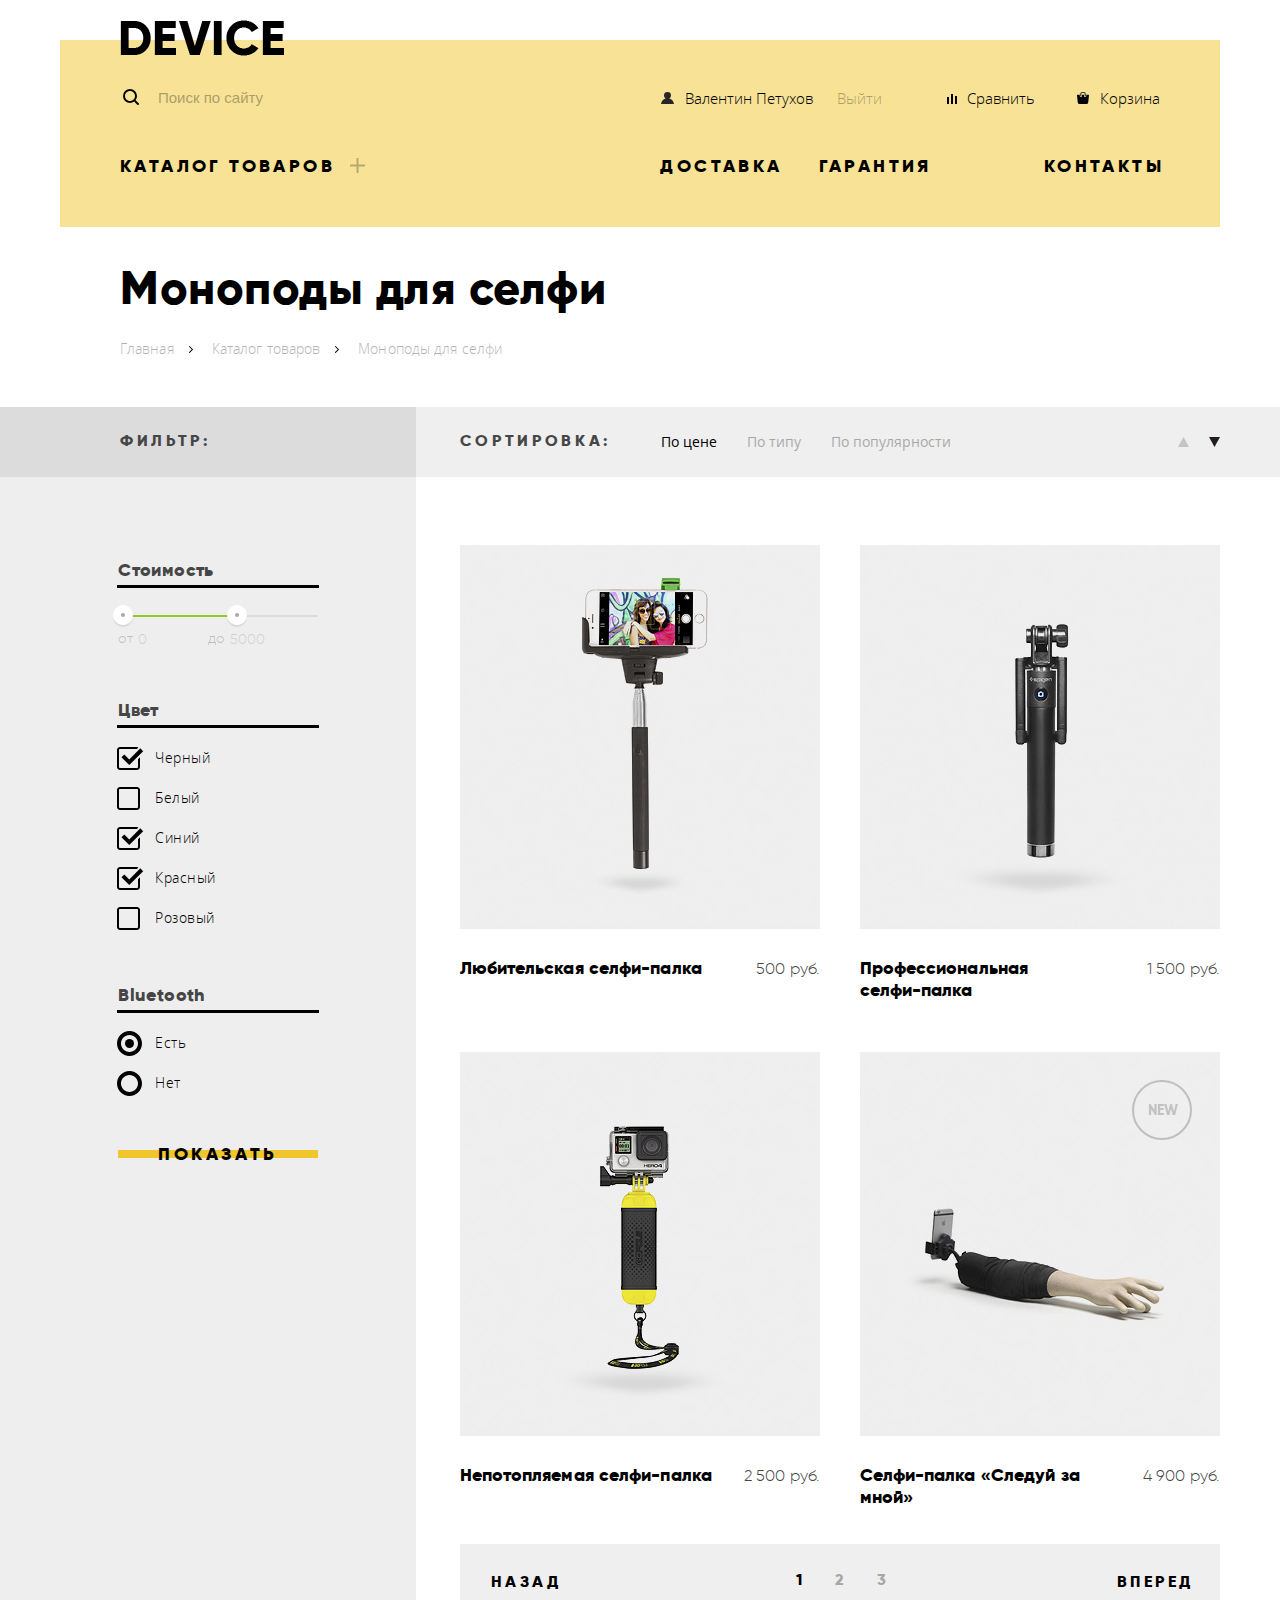
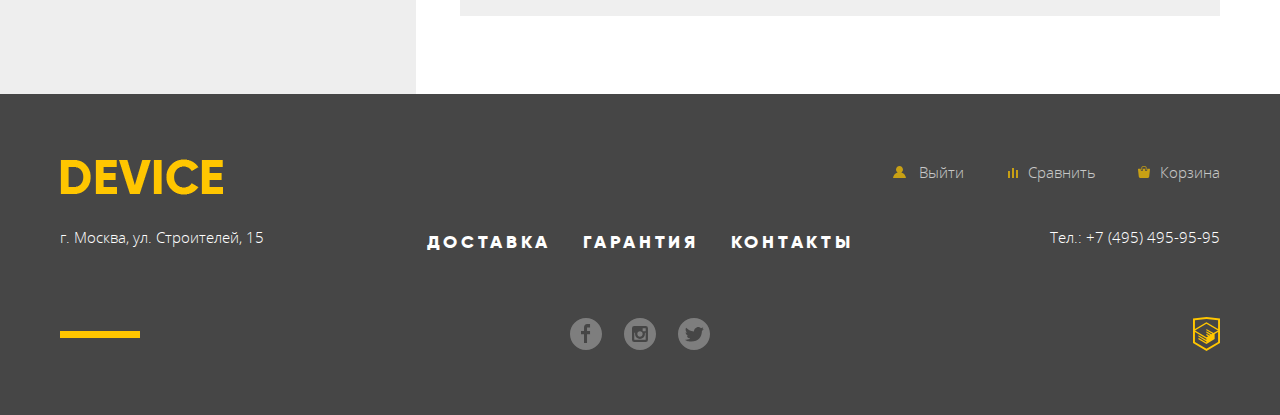
==== commit 9598124c: "Исправление замечаний" ====
--- a/catalog.html
+++ b/catalog.html
@@ -6,45 +6,42 @@
      <link rel="stylesheet" type="text/css" href="css/normalize.css">
      <link rel="stylesheet" type="text/css" href="css/style.css">
    </head>
-   
-   
    <body>
      <header class="page-header  page-header--catalog">
        <div class="container">
          <h1 class="page-header__title  visually-hidden">Device</h1>
          <a class="page-header__logo" href="index.html">
-           <img src="/img/logo.png" width="164" height="36" alt="Логотип Device">
+           <img src="img/logo.png" width="164" height="36" alt="Логотип Device">
          </a>
          <div class="user-block">
            <form class="user-block__search" action="https://echo.htmlacademy.ru" method="get">
-             <a>Поиск</a>
+             <a><span class="visually-hidden">Поиск</span></a>
              <label for="search"></label>
              <input type="search" id="search" placeholder="Поиск по сайту">
              <button class="user-block__btn" type="submit">Найти</button>
            </form>
            <ul class="user-block__list  unidentified  visually-hidden">
-             <li class="user-block__item  user-block__item--enter">
+             <li class="user-block__enter">
                <a href="#">Войти</a>
              </li>
-             <li class="user-block__item  user-block__item--compare">
+             <li class="user-block__compare">
                <a href="#">Сравнить</a>
              </li>
-             <li class="user-block__item  user-block__item--cart">
+             <li class="user-block__cart">
                <a href="#">Корзина</a>
              </li>
            </ul>
-           
            <ul class="user-block__list  identified">
-             <li class="user-block__item  user-block__item--enter">
+             <li class="user-block__enter">
                <a href="#">Валентин Петухов</a>
              </li>
-             <li class="user-block__item  user-block__item--logout">
+             <li class="user-block__logout">
                <a href="#">Выйти</a>
              </li>
-             <li class="user-block__item  user-block__item--compare">
+             <li class="user-block__compare">
                <a href="#">Сравнить</a>
              </li>
-             <li class="user-block__item  user-block__item--cart">
+             <li class="user-block__cart">
                <a href="#">Корзина</a>
              </li>
            </ul>
@@ -93,34 +90,30 @@
          </nav>
        </div>
      </header>
-     
      <main>
-       <section class="breadcrumps">
-         <div class="container">
-         <h2 class="breadcrumps__title">Моноподы для селфи</h2>
-         <ul class="breadcrumps__list">
+      <section class="breadcrumps">
+        <div class="container">
+          <h2 class="breadcrumps__title">Моноподы для селфи</h2>
+          <ul class="breadcrumps__list">
            <li>
              <a href="index.html">Главная</a>
            </li>
            <li>
              <a href="catalog.html">Каталог товаров</a>
            </li>
-           <li>
-             <a class="breadcrumps__active">Моноподы для селфи</a>
+           <li class="breadcrumps__active">
+             <a>Моноподы для селфи</a>
            </li>
          </ul>
         </div>
        </section>
-       
        <div class="catalog">
          <div class="catalog__wrapper  container">
-    
            <section class="filter">
              <div class="filter__title">
                <h3>Фильтр:</h3>
              </div>
              <form class="filter__form" action="https://htmlacademy.ru/" method="get">
-               
                <fieldset class="filter__item  filter__item--price  range">
                  <legend class="filter__name">Стоимость</legend>
                  <div class="range__slider">
@@ -135,7 +128,6 @@
                    <label class="range__price--max">до<input type="text" name="max-price" value="5000"></label>
                  </div>
                </fieldset>
-               
                <fieldset class="filter__item  filter__item--color">
                  <legend class="filter__name">Цвет</legend>
                  <input class="visually-hidden" type="checkbox" name="black-color" id="black" value="Черный" checked>
@@ -149,7 +141,6 @@
                  <input class="visually-hidden" type="checkbox" name="pink-color" id="pink" value="Розовый">
                  <label class="filter__checkbox" for="pink">Розовый</label>
                </fieldset>
-               
                <fieldset class="filter__item  filter__item--bluetooth">
                  <legend class="filter__name">Bluetooth</legend>
                  <input class="visually-hidden" type="radio" name="bluetooth" id="btn-yes" value="Есть" checked>
@@ -160,152 +151,143 @@
                <button class="filter__btn  btn" type="submit">Показать</button>
              </form>
            </section>
-           
            <section class="sorting">
              <div class="sorting__wrapper">
-             <div class="sorting__range">
-               <h3 class="sorting__title">Сортировка:</h3>
-               <ul class="sorting__category">
-                 <li>
-                   <a class="sorting__item  active">По цене</a>
-                 </li>
-                 <li>
-                   <a class="sorting__item" href="#">По типу</a>
-                 </li>
-                 <li>
-                   <a class="sorting__item" href="#">По популярности</a>
-                 </li>
-               </ul>
-               <div class="sorting__arrows">
-                 <a class="sorting__btn  sorting__btn--up  sorting__btn--active">По возрастанию</a>
-                 <a class="sorting__btn  sorting__btn--down  active">По убыванию</a>
+               <div class="sorting__range">
+                 <h3 class="sorting__title">Сортировка:</h3>
+                 <ul class="sorting__category">
+                   <li>
+                     <a class="sorting__item  active">По цене</a>
+                   </li>
+                   <li>
+                     <a class="sorting__item" href="#">По типу</a>
+                   </li>
+                   <li>
+                     <a class="sorting__item" href="#">По популярности</a>
+                   </li>
+                 </ul>
+                 <div class="sorting__arrows">
+                   <a class="sorting__btn  sorting__btn--up  sorting__btn--active"><span class="visually-hidden">По возрастанию</span></a>
+                   <a class="sorting__btn  sorting__btn--down  active"><span class="visually-hidden">По убыванию</span></a>
+                 </div>
+               </div>
+               <div class="product">
+                 <article class="product__item">
+                   <div class="product__wrapper">
+                     <a class="product__image" href="#">
+                       <img src="img/item-1.jpg" width="360" height="380" alt="Любительская селфи-палка">
+                     </a>
+                     <div class="product__hover">
+                       <a class="product__cart  btn" href="#">В корзину</a>
+                       <a class="product__compare" href="#">Добавить к сравнению</a>
+                     </div>
+                   </div>
+                   <div class="product__inner">
+                     <h3 class="product__title">
+                       <a href="#">Любительская селфи-палка</a>
+                     </h3>
+                     <span class="product__price">500 руб.</span>
+                   </div>
+                 </article>
+                 <article class="product__item">
+                   <div class="product__wrapper">
+                     <a class="product__image" href="#">
+                       <img src="img/item-2.jpg" width="360" height="380" alt="Профессиональная селфи-палка">
+                     </a>
+                     <div class="product__hover">
+                       <a class="product__cart  btn" href="#">В корзину</a>
+                       <a class="product__compare" href="#">Добавить к сравнению</a>
+                     </div>
+                   </div>
+                   <div class="product__inner">
+                     <h3 class="product__title">
+                       <a href="#">Профессиональная селфи-палка</a>
+                     </h3>
+                     <span class="product__price">1 500 руб.</span>
+                   </div>
+                 </article>
+                 <article class="product__item">
+                   <div class="product__wrapper">
+                     <a class="product__image" href="#">
+                       <img src="img/item-3.jpg" width="360" height="380" alt="Непотопляемая селфи-палка">
+                     </a>
+                     <div class="product__hover">
+                       <a class="product__cart  btn" href="#">В корзину</a>
+                       <a class="product__compare" href="#">Добавить к сравнению</a>
+                     </div>
+                   </div>
+                   <div class="product__inner">
+                     <h3 class="product__title">
+                       <a href="#">Непотопляемая селфи-палка</a>
+                     </h3>
+                     <span class="product__price">2 500 руб.</span>
+                   </div>
+                 </article>
+                 <article class="product__item">
+                   <div class="product__wrapper  product__wrapper--new">
+                     <a class="product__image" href="#">
+                       <img src="img/item-4.jpg" width="360" height="380" alt="Селфи-палка «Следуй за мной»">
+                     </a>
+                     <div class="product__hover">
+                       <a class="product__cart  btn" href="#">В корзину</a>
+                       <a class="product__compare" href="#">Добавить к сравнению</a>
+                     </div>
+                   </div>
+                   <div class="product__inner">
+                     <h3 class="product__title">
+                       <a href="#">Селфи-палка «Следуй за мной»</a>
+                     </h3>
+                     <span class="product__price">4 900 руб.</span>
+                   </div>
+                 </article>
+               </div>
+               <div class="pagination">
+                 <a class="pagination__back" href="#">Назад</a>
+                 <ul class="pagination__list">
+                   <li class="pagination__item  pagination__active">1</li>
+                   <li class="pagination__item">
+                     <a href="#">2</a>
+                   </li>
+                   <li class="pagination__item">
+                     <a href="#">3</a>
+                   </li>
+                 </ul>
+                 <a class="pagination__forward" href="#">Вперед</a>
                </div>
              </div>
-           
-           <div class="product">
-             <article class="product__item">
-               <div class="product__wrapper">
-                 <a class="product__image" href="#">
-                   <img src="/img/item-1.jpg" width="360" height="380" alt="Любительская селфи-палка">
-                 </a>
-                 <div class="product__hover">
-                   <a class="product__cart  btn" href="#">В корзину</a>
-                   <a class="product__compare" href="#">Добавить к сравнению</a>
-                 </div>
-               </div>
-               <div class="product__inner">
-                 <h3 class="product__title">
-                   <a href="#">Любительская селфи-палка</a>
-                 </h3>
-                 <span class="product__price">500 руб.</span>
-               </div>
-             </article>
-             
-             <article class="product__item">
-               <div class="product__wrapper">
-                 <a class="product__image" href="#">
-                   <img src="/img/item-2.jpg" width="360" height="380" alt="Профессиональная селфи-палка">
-                 </a>
-                 <div class="product__hover">
-                   <a class="product__cart  btn" href="#">В корзину</a>
-                   <a class="product__compare" href="#">Добавить к сравнению</a>
-                 </div>
-               </div>
-               <div class="product__inner">
-                 <h3 class="product__title">
-                   <a href="#">Профессиональная<br>селфи-палка</a>
-                 </h3>
-                 <span class="product__price">1 500 руб.</span>
-               </div>
-             </article>
-             
-             <article class="product__item">
-               <div class="product__wrapper">
-                 <a class="product__image" href="#">
-                   <img src="/img/item-3.jpg" width="360" height="380" alt="Непотопляемая селфи-палка">
-                 </a>
-                 <div class="product__hover">
-                   <a class="product__cart  btn" href="#">В корзину</a>
-                   <a class="product__compare" href="#">Добавить к сравнению</a>
-                 </div>
-               </div>
-               <div class="product__inner">
-                 <h3 class="product__title">
-                   <a href="#">Непотопляемая селфи-палка</a>
-                 </h3>
-                 <span class="product__price">2 500 руб.</span>
-               </div>
-             </article>
-             
-             <article class="product__item">
-               <div class="product__wrapper">
-                 <a class="product__image" href="#">
-                   <img src="/img/item-4.jpg" width="360" height="380" alt="Селфи-палка «Следуй за мной»">
-                 </a>
-                 <div class="product__hover">
-                   <a class="product__cart  btn" href="#">В корзину</a>
-                   <a class="product__compare" href="#">Добавить к сравнению</a>
-                 </div>
-               </div>
-               <div class="product__inner">
-                 <h3 class="product__title">
-                   <a href="#">Селфи-палка «Следуй за мной»</a>
-                 </h3>
-                 <span class="product__price">4 900 руб.</span>
-               </div>
-             </article>
-             </div>
-           
-           <div class="pagination">
-             <a class="pagination__back" href="#">Назад</a>
-             <ul class="pagination__list">
-               <li class="pagination__item  pagination__active">1</li>
-               <li class="pagination__item">
-                 <a href="#">2</a>
-               </li>
-               <li class="pagination__item">
-                 <a href="#">3</a>
-               </li>
-             </ul>
-             <a class="pagination__forward" href="#">Вперед</a>
-            </div>
-          </div>
-        </section>
+           </section>
+         </div>
        </div>
-      </div>
      </main>
-     
      <footer class="page-footer  page-footer--catalog">
        <div class="page-footer__wrapper  container">
-         <div class="page-footer__top  page-footer__top--catalog">
+         <div class="page-footer__top">
            <a class="page-footer__logo" href="index.html">
-             <img src="/img/logofooter.png" width="163" height="36" alt="Логотип Device">
+             <img src="img/logofooter.png" width="163" height="36" alt="Логотип Device">
            </a>
-           <ul class="user-block  user-block--footer  unidentidied  visually-hidden">
-             <li class="user-block__item  user-block__item--enter">
+           <ul class="user-menu  unidentified  visually-hidden">
+             <li class="user-menu__enter">
                <a href="#">Войти</a>
              </li>
-             <li class="user-block__item  user-block__item--compare">
+             <li class="user-menu__compare">
                <a href="#">Сравнить</a>
              </li>
-             <li class="user-block__item  user-block__item--cart">
+             <li class="user-menu__cart">
                <a href="#">Корзина</a>
              </li>
            </ul>
-           
-           <ul class="user-block  user-block--footer  identidied">
-             <li>
-               <a class="user-block__item" href="#">Выйти</a>
-             </li>
-             <li class="user-block__item  user-block__item--compare">
+           <ul class="user-menu  identified">
+             <li class="user-menu__logout">
+               <a href="#">Выйти</a>
+             </li>
+             <li class="user-menu__compare">
                <a href="#">Сравнить</a>
              </li>
-             <li class="user-block__item  user-block__item--cart">
+             <li class="user-menu__cart">
                <a href="#">Корзина</a>
              </li>
            </ul>
          </div>
-         
          <div class="page-footer__middle">
            <p class="page-footer__address">г. Москва, ул. Строителей, 15</p>
            <ul class="page-footer__nav">
@@ -321,31 +303,18 @@
            </ul>
            <p class="page-footer__phone">Тел.: +7 (495) 495-95-95</p>
          </div>
-         
          <div class="page-footer__bottom">
            <div class="social">
-             <a href="#">Facebook
-               <svg xmlns="http://www.w3.org/2000/svg" width="32" height="32" viewBox="0 0 32 32">
-                 <path fill="#FFF" d="M16 0C7.164 0 0 7.163 0 16s7.164 16 16 16c8.837 0 16-7.164 16-16S24.837 0 16 0zm4.062 9.455h-3.021v3.444h3.021v3.445h-3.021v8.61H14.02v-8.61H11v-3.445h3.021V9.455c0-1.902 1.353-3.445 3.021-3.445h3.021v3.445z"/>
-               </svg>
+             <a class="social__fb" href="#"><span class="visually-hidden">Facebook></span>
              </a>
-             <a href="#">Instagram
-               <svg version="1.1" id="Layer_1" xmlns="http://www.w3.org/2000/svg" xmlns:xlink="http://www.w3.org/1999/xlink" x="0px" y="0px" width="32px" height="32px" viewBox="0 0 32 32" enable-background="new 0 0 32 32" xml:space="preserve"><g>
-                 <path fill="#FFFFFF" d="M20.916,16c0,2.728-2.211,4.938-4.938,4.938S11.039,18.728,11.039,16c0-0.394,0.051-0.773,0.138-1.14h-0.897v6.838h11.396V14.86h-0.897C20.865,15.227,20.916,15.606,20.916,16z"/>
-                 <path fill="#FFFFFF" d="M15.978,18.659c1.466,0,2.659-1.193,2.659-2.659s-1.193-2.659-2.659-2.659c-1.466,0-2.659,1.193-2.659,2.659S14.511,18.659,15.978,18.659z"/>
-                 <rect x="18.637" y="10.302" fill="#FFFFFF" width="3.039" height="3.039"/>
-                 <path fill="#FFFFFF" d="M16,0C7.164,0,0,7.164,0,16c0,8.837,7.164,16,16,16c8.837,0,16-7.163,16-16C32,7.164,24.837,0,16,0zM23.955,21.698c0,1.254-1.025,2.279-2.279,2.279H10.279C9.026,23.978,8,22.952,8,21.698V10.302c0-1.253,1.026-2.279,2.279-2.279h11.396c1.254,0,2.279,1.026,2.279,2.279V21.698z"/></g>
-               </svg>
+             <a class="social__in" href="#"><span class="visually-hidden">Instagram</span>
              </a>
-             <a href="#">Twitter
-               <svg xmlns="http://www.w3.org/2000/svg" width="32" height="32" viewBox="0 0 32 32"><path fill="#FFF" d="M16 0C7.164 0 0 7.164 0 16c0 8.837 7.164 16 16 16 8.837 0 16-7.163 16-16 0-8.836-7.163-16-16-16zm7.944 12.809c-.251 6.516-3.463 10.832-10.992 10.702h-.486c-.447 0-4.543-.443-5.344-1.823 2.479.19 4.247-.406 5.12-1.136-1.048-.289-2.923-.461-3.251-2.848.384.104.618.221 1.299.113-1.307-.824-2.758-1.519-2.679-3.643.311.317 1.164.518 1.46.457-.768-.233-2.149-3.244-.974-4.781 1.984 1.79 4.075 3.482 7.804 3.643.227-2.214 1.24-3.699 3.168-4.325 1.84-.479 3.255.26 3.901 1.138.737-.224 1.453-.466 2.193-.685-.004.833-.569 1.463-.935 1.709.747.165 1.423-.475 1.423-.475-.184.963-1.094 1.725-1.707 1.954z"/>
-               </svg>
+             <a class="social__tw" href="#"><span class="visually-hidden">Twitter</span>
              </a>
            </div>
            <div class="page-footer__copyright">
-             <a href="https://htmlacademy.ru/intensive/htmlcss">HTML Academy
-               <svg xmlns="http://www.w3.org/2000/svg" width="26.943" height="34.09" viewBox="0 0 26.943 34.09"><path fill="#FFC600" d="M13.62.017L13.472 0 0 1.412v24.661l13.473 8.017 13.43-7.99.042-.025V1.412L13.62.017zm11.399 12.11L13.495 5.334l-.001-.104-.087.05-.088-.056v.109L1.925 12.118V3.147l11.548-1.212L25.02 3.147v8.98zm-11.614-5.34L24.923 13.5l-4.479 2.64-7.093-4.221-.014 1.415 5.904 3.513-.86.507-5.03-2.992-.014 1.415 3.827 2.275-.782.523-3.031-1.787-.014 1.413 1.853 1.091-1.8 1.081-11.356-6.751 11.371-6.835zm-11.48 8.34l11.411 6.791.016 1.044-7.942-4.728-.015 1.416 7.979 4.795.018 1.076-7.973-4.74-.013 1.414 8.021 4.822.046.025 8.143-4.872-.011-5.177 3.415-2.036v10.021L13.472 31.85 1.925 24.979v-9.852z"/>
-               </svg>
+             <a href="https://htmlacademy.ru/intensive/htmlcss">
+               <span class="visually-hidden">HTML Academy</span>
              </a>
            </div>
          </div>
--- a/css/style.css
+++ b/css/style.css
@@ -3,8 +3,8 @@
   font-weight: bold;
   font-style: bold;
   src: 
-    url("/fonts/web/gilroyextrabold.woff") format("woff"),
-    url("/fonts/web/gilroyextrabold.woff2") format("woff2");
+    url("../fonts/web/gilroyextrabold.woff") format("woff"),
+    url("../fonts/web/gilroyextrabold.woff2") format("woff2");
 }
 
 @font-face {
@@ -12,8 +12,8 @@
   font-weight: lighter;
   font-style: normal;
   src: 
-    url("/fonts/web/gilroylight.woff") format("woff"),
-    url("/fonts/web/gilroylight.woff2") format("woff2");
+    url("../fonts/web/gilroylight.woff") format("woff"),
+    url("../fonts/web/gilroylight.woff2") format("woff2");
 }
 
 @font-face {
@@ -21,8 +21,8 @@
   font-weight: normal;
   font-style: normal;
   src: 
-    url("/fonts/web/opensans.woff") format("woff"),
-    url("/fonts/web/opensans.woff2") format("woff2");
+    url("../fonts/web/opensans.woff") format("woff"),
+    url("../fonts/web/opensans.woff2") format("woff2");
 }
 
 @font-face {
@@ -30,18 +30,17 @@
   font-weight: lighter;
   font-style: normal;
   src: 
-    url("/fonts/web/opensanslight.woff") format("woff"),
-    url("/fonts/web/opensanslight.woff2") format("woff2");
+    url("../fonts/web/opensanslight.woff") format("woff"),
+    url("../fonts/web/opensanslight.woff2") format("woff2");
 }
 
 body {
   min-width: 1200px;
-  /*min-width: 1440px;*/
   margin: 0;
   padding: 0;
   font-size: 15px;
   line-height: 30px;
-  font-family: "OpenSanslight", "Arial", sans-serif;
+  font-family: "OpenSansLight", "Arial", sans-serif;
   letter-spacing: normal;
   font-weight: 300;
   color: #464646;
@@ -82,18 +81,20 @@
 
 .container {
   width: 1160px;
+  margin: 0 auto;
+  margin-top: 40px;
+  padding-top: 0;
   padding-left: 20px;
   padding-right: 20px;
-  margin: 0 auto;
-  padding-top: 0;
-  margin-top: 40px;
   box-sizing: border-box;
 }
 
 .btn {
   position: relative;
+  display: inline-block;
+  vertical-align: top;
+  text-align: center;
   z-index: 2;
-  display: inline-block;
   font-family: "GilroyExtraBold", "Arial", sans-serif;
   font-size: 18px;
   font-weight: 800;
@@ -128,10 +129,10 @@
 }
 
 .page-header .container{
-  background-color: #f7e296;
   padding-right: 60px;
   padding-left: 60px;
   padding-top: 40px;
+  background-color: #f7e296;
 }
 
 .page-header__logo {
@@ -254,11 +255,10 @@
   display: block;
   width: 18px;
   height: 18px;
-  margin-top: 2px;
+  margin-top: 8px;
   margin-left: 2px;
-  font-size: 0px;
   text-decoration: none;
-  background-image: url("/img/search.svg");
+  background-image: url("../img/search.svg");
   background-position: 50% 50%;
   background-repeat: no-repeat;
 }
@@ -267,6 +267,8 @@
   position: relative;
   width: 350px;
   margin-left: 16px;
+  padding-top: 11px;
+  padding-bottom: 11px;
   background-color: transparent;
   color: #000000;
   border: none;
@@ -276,19 +278,20 @@
 .user-block__search .user-block__btn {
   display: none;
   position: relative;
-  padding-left: 18px;
-  padding-right: 18px;
+  padding-left: 14px;
+  padding-right: 14px;
   background: none;
   border: 2px solid #000000;
   outline: none;
+  cursor: pointer;
 }
 
 .user-block__search .user-block__btn::after {
-  position: absolute;
-  content: "";
+  content: " ";
+  position: absolute;
   bottom: -2px;
-  left: -380px;
-  width: 380px;
+  left: -390px;
+  width: 390px;
   height: 2px;
   background-color: #000000;
 }
@@ -317,6 +320,7 @@
 }
 
 .user-block__list li {
+  position: relative;
   padding-left: 0;
 }
 
@@ -328,23 +332,27 @@
   margin-left: 60px;
 }
 
-.user-block__item:hover {
+.user-block__list li:hover {
   opacity: 0.6;
 }
 
-.user-block__item:active {
+.user-block__list li:active {
   opacity: 0.3;
 }
 
-.user-block__item {
-  position: relative;
-}
-
-.user-block__item--enter a{
+.user-block__list a {
+  font-family: "OpenSansLight", "Arial", sans-serif;
+  font-size: 15px;
+  line-height: 36px;
+  color: #000000;
+}
+
+.user-block__enter a{
   padding-left: 25px;
-}
-
-.user-block__item--enter::before {
+  ;padding-right: 10px;
+}
+
+.user-block__enter::before {
   content: "";
   position: absolute;
   display: block;
@@ -352,29 +360,29 @@
   left: 0px;
   width: 15px;
   height: 15px;
-  background-image: url("/img/user.svg");
+  background-image: url("../img/user.svg");
   background-position: 50% 50%;
   background-repeat: no-repeat;
 }
 
-.user-block__item--compare a {
+.user-block__compare a {
   padding-right: 5px;
 }
 
-.user-block__item--compare::before {
+.user-block__compare::before {
   content: "";
   position: absolute;
   display: block;
-  top: 10px;
+  top: 11px;
   left: -23px;
   width: 15px;
   height: 15px;
-  background-image: url("/img/compare.svg");
+  background-image: url("../img/compare.svg");
   background-position: 50% 50%;
   background-repeat: no-repeat;
 }
 
-.user-block__item--cart::before {
+.user-block__cart::before {
   content: "";
   position: absolute;
   display: block;
@@ -382,12 +390,12 @@
   left: -25px;
   width: 15px;
   height: 15px;
-  background-image: url("/img/cart.svg");
+  background-image: url("../img/cart.svg");
   background-position: 50% 50%;
   background-repeat: no-repeat;
 }
 
-.user-block__item--logout {
+.user-block__logout {
   opacity: 0.3;
   margin-right: 85px;
 }
@@ -443,7 +451,7 @@
   left: 230px;
   width: 15px;
   height: 15px;
-  background-image: url("/img/plus.svg");
+  background-image: url("../img/plus.svg");
   background-position: 50% 50%;
   background-repeat: no-repeat;
   opacity: 0.3;
@@ -451,6 +459,7 @@
 
 .main-nav__item--catalog:hover .sub-nav {
   display: flex;
+  flex-wrap: wrap;
 }
 
 .sub-nav {
@@ -484,7 +493,11 @@
 }
 
 .sub-nav__item {
-  width: 200px;
+  min-width: 200px;
+    
+  
+  padding-right: 20px;
+  box-sizing: border-box;
 }
 
 .sub-nav__item:hover {
@@ -498,13 +511,13 @@
 /*-----PROMO-SLIDER-----*/
 
 .promo-slider {
-  margin-bottom: 95px;
+  margin-bottom: 71px;
 }
 
 .promo-slider .container {
+  position: relative;
+  min-height: 520px;
   margin-top: -110px;
-  position: relative;
-  padding: 0 20px;
 }
 
 .promo-slider .container::before {
@@ -524,9 +537,26 @@
   z-index: 5;
 }
 
+.promo-slider__image {
+  box-sizing: border-box;
+}
+
+.promo-slider__item--first .promo-slider__image {
+  padding-right: 101px;
+}
+
+.promo-slider__item--second .promo-slider__image {
+  padding-top: 11px;
+  padding-right: 114px;
+}
+
+.promo-slider__item--third .promo-slider__image {
+  padding-top: 64px;
+  padding-right: 17px;
+}
+
 .promo-slider__content {
   width: 565px;
-  margin-left: 100px;
   padding-left: 25px;
   box-sizing: border-box;
 }
@@ -538,6 +568,7 @@
   font-family: "GilroyExtraBold", "Arial", sans-serif;
   font-size: 179.2px;
   color: #ffffff;
+  z-index: -5;
 }
 
 .promo-slider__title {
@@ -551,6 +582,15 @@
   letter-spacing: 0.1px;
 }
 
+.promo-slider__info p {
+  margin: 0; 
+}
+
+.promo-slider__item--second p,
+.promo-slider__item--third p {
+  padding-right: 85px;
+}
+
 .promo-slider__btn {
   margin-left: 40px;
   margin-bottom: 49px;
@@ -559,6 +599,7 @@
 
 .promo-slider__features {
   display: flex;
+  flex-wrap: wrap
   list-style: none;
   padding: 0;
 }
@@ -569,8 +610,8 @@
   margin-right: 77px;
 }
 
-.promo-slider__features li:last-child {
-  margin-right: 0;
+.promo-slider__item--third li:first-child {
+  margin-right: 45px;
 }
 
 .promo-slider__value {
@@ -590,7 +631,7 @@
 .promo-slider__controls {
   position: absolute;
   z-index: 10;
-  bottom: 142px;
+  bottom: 171px;
   right: 72px;
 }
 
@@ -598,9 +639,10 @@
   display: inline-block;
   width: 26px;
   height: 26px;
-  margin-right: 4px;
+  margin-right: 3px;
   line-height: 12px;
-  background-image: url("/img/slider-button-empty.svg");
+  vertical-align: top;
+  background-image: url("../img/slider-button-empty.svg");
   background-position: 50% 50%;
   background-repeat: no-repeat;
   transform: scale(0.6);
@@ -610,7 +652,7 @@
 .button-1:checked ~ .promo-slider__controls label[for="slide-1"],
 .button-2:checked ~ .promo-slider__controls label[for="slide-2"],
 .button-3:checked ~ .promo-slider__controls label[for="slide-3"] {
-  background-image: url("/img/slider-button.svg");
+  background-image: url("../img/slider-button.svg");
   background-position: 50% 50%;
   background-repeat: no-repeat;
 }
@@ -640,6 +682,10 @@
 
 .popular__item:last-child {
   margin-right: 0;
+}
+
+.popular__item:nth-child(2) .popular__title {
+  padding-right: 35px;
 }
 
 .popular__img {
@@ -660,12 +706,12 @@
 
 .popular__title {
   display: inline-block;
+  vertical-align: top;
   font-family: "GilroyExtraBold", "Arial", sans-serif;
   font-size: 18px;
   font-weight: normal;
   letter-spacing: 0.2px;
   line-height: 21px;
-  vertical-align: top;
   color: #000000;
 }
 
@@ -691,6 +737,7 @@
   padding-bottom: 40px;
   padding-right: 134px;
   border-right: 8px solid #000000;
+  margin-bottom: 70px;
 }
 
 .service-slider label {
@@ -721,7 +768,7 @@
 
 .service-slider label:focus::before,
 .service-slider label:hover::before {
-  height: 40px; 
+  height: 40px;
 }
 
 .button-delivery:checked ~ .service-slider__controls label[for="service-1"],
@@ -734,24 +781,25 @@
 .button-warranty:checked ~ .service-slider__controls label[for="service-2"]::before,
 .button-credit:checked ~ .service-slider__controls label[for="service-3"]::before {
   height: 40px; 
+  padding-right: 120px;
   background-color: #000000;
-  padding-right: 120px;
   transform: translate(-82px, -20px);
 }
 
 .service-slider__content {
+  position: relative;
   display: none;
   padding-top: 70px;
   padding-left: 115px;
   padding-right: 100px;
-  padding-bottom: 0px;
+  padding-bottom: 50px;
   letter-spacing: 0.25px;
 }
 
 .button-delivery:checked ~ .service-slider__content--first,
 .button-warranty:checked ~ .service-slider__content--second,
 .button-credit:checked ~ .service-slider__content--third {
-  display: flex;
+  display: block;
 }
 
 .service-slider__content h2 {
@@ -760,22 +808,52 @@
   letter-spacing: 1px;
 }
 
-.service-slider__content p {
+.service-slider__info {
   width: 440px;
   margin-right: 118px;
 }
 
-.service-slider__img {
-  align-self: flex-start;
-  margin-top: 15px;
-  margin-right: 0;
-}
-
+.service-slider__content--first::after {
+  content: " ";
+  position: absolute;
+  width: 136px;
+  height: 164px;
+  top: 85px;
+  right: -36px;
+  background-image: url("../img/delivery.svg");
+  background-repeat: no-repeat;
+  background-position: 50% 50%;
+}
+
+.service-slider__content--second::after {
+  content: " ";
+  position: absolute;
+  width: 171px;
+  height: 195px;
+  top: 61px;
+  right: -56px;
+  background-image: url("../img/warranty.svg");
+  background-repeat: no-repeat;
+  background-position: 50% 50%;
+}
+
+.service-slider__content--third::after {
+  content: " ";
+  position: absolute;
+  width: 156px;
+  height: 188px;
+  top: 61px;
+  right: -32px;
+  background-image: url("../img/credit.svg");
+  background-repeat: no-repeat;
+  background-position: 50% 50%;
+}
 
 /*-----BRANDS-----*/
 
 .brands .container {
   padding: 0;
+  margin-bottom: 50px;
 }
 
 .brands__list {
@@ -785,19 +863,54 @@
   list-style: none;
 }
 
-.brands__item img {
-  max-width: 100%;
-  -webkit-filter: grayscale(100%);
-          filter: grayscale(100%);
+.brands__item a {
+  display: block;
+  width: 260px;
+  height: 100px;
+  background-color: #ffffff;
+  background-position: 50% 50%;
+  background-repeat: no-repeat;
+}
+
+.brands__item--dji {
+  background-image: url("../img/dji-1.jpg");
   opacity: 0.2;
 }
 
-.brands__item img:hover {
-  -webkit-filter: none;
-          filter: none;
+.brands__item--dji:hover {
+  background-image: url("../img/dji.jpg");
   opacity: 1;
 }
 
+.brands__item--spgadjets {
+  background-image: url("../img/spgadjets-1.jpg");
+  opacity: 0.2;
+}
+
+.brands__item--spgadjets:hover {
+  background-image: url("../img/spgadjets.jpg");
+  opacity: 1;
+}
+
+.brands__item--gopro {
+  background-image: url("../img/gopro-1.jpg");
+  opacity: 0.2;
+}
+
+.brands__item--gopro:hover {
+  background-image: url("../img/gopro.jpg");
+  opacity: 1;
+}
+
+.brands__item--vive {
+  background-image: url("../img/vive-1.jpg");
+  opacity: 0.2;
+}
+
+.brands__item--vive:hover {
+  background-image: url("../img/vive.jpg");
+  opacity: 1;
+}
 
 /*-----INFORMATION-----*/
 
@@ -892,7 +1005,6 @@
   margin-left: 38px;
 }
 
-
 /*-----PAGE-FOOTER-----*/
 
 .page-footer {
@@ -903,6 +1015,7 @@
 }
 
 .page-footer .container {
+  margin-top: 0;
   padding: 0;
 }
 
@@ -928,22 +1041,70 @@
   opacity: 0.3;
 }
 
-.user-block--footer {
+.user-menu {
   display: flex;
   list-style: none;
   margin-bottom: 0;
 }
 
-.user-block--footer .user-block__item {
-  padding-left: 65px;
+.user-menu li {
+  position: relative;
+  padding-left: 64px;
   opacity: 0.7;
 }
 
-.user-block--footer .user-block__item:hover {
+.user-menu a {
+  font-family: "OpenSansLight", "Arial", sans-serif;
+  font-size: 15px;
+  line-height: 36px;
+}
+
+
+.user-menu__logout::before,
+.user-menu__enter::before {
+  content: " ";
+  position: absolute;
+  display: block;
+  top: 10px;
+  left: 37px;
+  width: 15px;
+  height: 15px;
+  background-image: url("../img/user-footer.svg");
+  background-position: 50% 50%;
+  background-repeat: no-repeat;
+}
+
+.user-menu__compare::before {
+  content: " ";
+  position: absolute;
+  display: block;
+  top: 11px;
+  left: 41px;
+  width: 15px;
+  height: 15px;
+  background-image: url("../img/compare-footer.svg");
+  background-position: 50% 50%;
+  background-repeat: no-repeat;
+}
+
+.user-menu__cart::before {
+  content: " ";
+  position: absolute;
+  display: block;
+  top: 10px;
+  left: 40px;
+  width: 15px;
+  height: 15px;
+  background-image: url("../img/cart-footer.svg");
+  background-position: 50% 50%;
+  background-repeat: no-repeat;
+}
+
+.user-menu li:hover {
   opacity: 1;
 }
 
-.user-block--footer .user-block__item:active {
+.user-menu li:active {
   opacity: 0.3;
 }
 
@@ -956,6 +1117,8 @@
 
 .page-footer__nav {
   display: flex;
+  flex-wrap: wrap;
+  justify-content: center;
   list-style: none;
   padding: 0;
 }
@@ -984,15 +1147,22 @@
   opacity: 0.3;
 }
 
+.page-footer__address,
 .page-footer__phone {
-  margin-left: 34px;
   font-family: "OpenSansLight", "Arial", sans-serif;
+  font-size: 15px;
+  line-height: 25px;
+  color: #ffffff;
+}
+
+.page-footer__phone {
+  margin-left: 34px; 
 }
 
 .page-footer__bottom {
   display: flex;
   position: relative;
-  padding-bottom: 50px;
+  padding-bottom: 63px;
 }
 
 .page-footer__bottom::before {
@@ -1007,22 +1177,20 @@
 }
 
 .social {
+  display: flex;
   margin: 0 auto;
   margin-top: 18px;
 }
 
 .social a {
+  display: block;
+  width: 32px;
+  height: 32px;
   margin-right: 22px;
-  font-size: 0;
+  background-color: transparent;
+  background-repeat: no-repeat;
+  background-position: 50% 0%;
   opacity: 0.3;
-}
-
-.social a:hover {
-  opacity: 0.6;
-}
-
-.social a:active {
-  opacity: 0.1;
 }
 
 .social a:last-child {
@@ -1030,20 +1198,48 @@
   padding-right: 0;
 }
 
+.social__fb {
+  background-image: url("../img/fb.svg");
+}
+
+.social__in {
+  background-image: url("../img/insta.svg");
+}
+
+.social__tw {
+  background-image: url("../img/twitter.svg");
+}
+
+.social a:hover {
+  opacity: 0.6;
+}
+
+.social a:active {
+  opacity: 0.1;
+}
+
 .page-footer__copyright {
   margin-top: 17px;
-  font-size: 0;
   margin-left: -26px;
 }
 
-.page-footer__copyright:hover {
+.page-footer__copyright a {
+  display: block;
+  width: 27px;
+  height: 35px;
+  background-color: transparent;
+  background-image: url("../img/logo-html.svg");
+  background-position: 50% 0%;
+  background-repeat: no-repeat;
+}
+
+.page-footer__copyright:hover a {
   opacity: 0.6;
 }
 
-.page-footer__copyright:active {
+.page-footer__copyright:active a {
   opacity: 0.3;
 }
-
 
 /*-----CATALOG PAGE-----*/
 
@@ -1068,14 +1264,37 @@
 
 .breadcrumps__list {
   display: flex;
+  flex-wrap: wrap;
   list-style: none;
   padding-left: 0;
 }
 
 .breadcrumps__list li {
+  position: relative;
   padding-right: 38px;
+}
+
+.breadcrumps__list li::after {
+  content: " ";
+  position: absolute;
+  top: 15px;
+  right: 19px;
+  width: 4px;
+  height: 7px;
+  background-image: url("../img/nav-arrow.svg");
+  background-position: 50% 50%;
+  background-repeat: no-repeat;
+}
+
+.breadcrumps__list li:last-child::after {
+  background-image: none;
+}
+
+.breadcrumps__list a {
+  font-family: "OpenSansLight", "Arial", sans-serif;
   font-size: 14px;
   line-height: 36px;
+  color: #000000;
   letter-spacing: 0.1px;
   opacity: 0.3;
 }
@@ -1086,6 +1305,11 @@
 
 .breadcrumps__list a:active {
   opacity: 0.1;
+}
+
+.breadcrumps__active:hover,
+.breadcrumps__active:active {
+  opacity: 0.3;
 }
 
 /*-----CATALOG-----*/
@@ -1097,9 +1321,7 @@
   background-position: 0%, 32.5%;
   background-size: 32.5% 100%, 100% 100%;
   background-repeat: no-repeat, no-repeat;
-  margin-bottom: -40px;
-}
-
+}
 
 .catalog__wrapper {
   display: flex;
@@ -1125,7 +1347,7 @@
 }
 
 .filter__item::before {
-  content: "";
+  content: " ";
   position: absolute;
   display: block;
   top: 0;
@@ -1178,12 +1400,12 @@
 }
 
 .range__toggle {
-  content: "";
+  content: " ";
   position: absolute;
   top: -11px;
   width: 24px;
   height: 24px;
-  background-image: url(/img/filter-button.svg);
+  background-image: url("../img/filter-button.svg");
   background-position: 50% 50%;
   background-repeat: no-repeat;
   cursor: pointer;
@@ -1259,13 +1481,13 @@
 }
 
 .filter__checkbox::before {
-  content: "";
+  content: " ";
   position: absolute;
   top: 2px;
   left: -11px;
   width: 27px;
   height: 27px;
-  background-image: url(/img/checkbox-off.svg);
+  background-image: url("../img/checkbox-off.svg");
   background-position: 0% 50%;
   background-repeat: no-repeat;
   cursor: pointer;
@@ -1280,7 +1502,7 @@
 }
 
 input[type="checkbox"]:checked + .filter__checkbox::before {
-  background-image: url(/img/checkbox-on.svg);
+  background-image: url("../img/checkbox-on.svg");
 }
 
 .filter__radio::before {
@@ -1290,7 +1512,7 @@
   left: -11px;
   width: 30px;
   height: 30px;
-  background-image: url(/img/radio-off.svg);
+  background-image: url("../img/radio-off.svg");
   background-position: 0% 50%;
   background-repeat: no-repeat;
   cursor: pointer;
@@ -1305,7 +1527,7 @@
 }
 
 input[type="radio"]:checked + .filter__radio::before {
-  background-image: url(/img/radio-on.svg);
+  background-image: url("../img/radio-on.svg");
 }
 
 .filter__btn {
@@ -1315,6 +1537,7 @@
   background-color: transparent;
   border: none;
   outline: none;
+  cursor: pointer;
 }
 
 .filter__btn::before {
@@ -1330,18 +1553,21 @@
   padding-left: 68px;
 }
 
+.sorting__wrapper {
+  max-width: 760px;
+}
+
 .sorting__range {
   display: flex;
-  
-  flex-wrap: nowrap;
-  width: auto;
+  flex-wrap: wrap;
   flex-grow: 1;
   justify-content: flex-start;
-  list-style: none;
   align-items: center;
+  width: auto;
   margin: 0;
   margin-bottom: 70px;
   padding: 0;
+  list-style: none;
 }
 
 .sorting__title {
@@ -1358,6 +1584,8 @@
 
 .sorting__category {
   display: flex;
+  flex-wrap: wrap;
+  max-width: 500px;
   margin-left: 10px;
   list-style: none;
 }
@@ -1386,7 +1614,6 @@
   width: 46px;
   height: 30px;
   margin-left: auto;
-  font-size: 0px;
 }
 
 .sorting__btn {
@@ -1397,10 +1624,14 @@
   opacity: 0.2;
   border: none;
   background-color: inherit;
-  background-image: url("/img/icon-up-dir.svg");
+  background-image: url("../img/icon-up-dir.svg");
   background-repeat: no-repeat;
   background-position: 50% 50%;
   cursor: pointer;
+}
+
+.sorting__btn--down {
+  background-image: url("../img/icon-down-dir.svg");
 }
 
 .sorting__btn:hover {
@@ -1420,11 +1651,6 @@
   opacity: 1;
 }
 
-.sorting__btn--down {
-  -webkit-transform: rotate(180deg);
-          transform: rotate(180deg);
-}
-
 /*-----PRODUCT-----*/
 
 .product {
@@ -1441,9 +1667,28 @@
   margin-right: 0;
 }
 
-
 .product__wrapper {
   position: relative;
+}
+
+.product__wrapper--new::before {
+  content: "new";
+  position: absolute;
+  top: 28px;
+  right: 28px;
+  width: 60px;
+  height: 60px;
+  padding-top: 11px;
+  padding-left: 2px;
+  box-sizing: border-box;
+  font-family: "GilroyExtraBold", "Arial", sans-serif;
+  font-size: 14px;
+  line-height: 36px;
+  text-transform: uppercase;
+  text-align: center;
+  color: rgba(0, 0, 0, 0.2);
+  border: 2px solid rgba(0, 0, 0, 0.2);
+  border-radius: 50%;
 }
 
 .product__hover {
@@ -1494,12 +1739,18 @@
 .product__image:hover ~ .product__hover,
 .product__hover:hover {
   display: block;
+  cursor: pointer;
 }
 
 .product__image {
   background-color: #eeeeee;
 }
 
+.product__image img {
+  width: 360px;
+  height: 380px;
+}
+
 .product__inner {
   display: flex;
   justify-content: space-between;
@@ -1507,7 +1758,7 @@
 }
 
 .product__title {
-  width: 255px;
+  max-width: 255px;
   padding-top: 5px;
   font-family: "GilroyExtraBold", "Arial", sans-serif;
   font-size: 18px;
@@ -1515,6 +1766,10 @@
   line-height: 22px;
   letter-spacing: 0.1px;
   vertical-align: top;
+}
+
+.product__item:nth-child(2) .product__title {
+  max-width: 230px;
 }
 
 .product__title a {
@@ -1642,7 +1897,7 @@
 
 .write-us__close {
   position: absolute;
-  content: "";
+  content: " ";
   top: 24px;
   right: 24px;
   width: 56px;
@@ -1651,7 +1906,7 @@
   border: none;
   outline: none;
   background-color: transparent;
-  background-image: url(/img/modal-close.svg);
+  background-image: url("../img/modal-close.svg");
   background-position: 50% 50%;
   background-repeat: no-repeat;
   opacity: 0.5;
@@ -1859,6 +2114,8 @@
   position: fixed;
   top: 25%;
   left: 50%;
+  margin: 0;
+  padding: 0; 
   -webkit-transform: translateX(-50%);
           transform: translateX(-50%);
   background-color: #ffffff;
@@ -1873,7 +2130,7 @@
 
 .map__close {
   position: absolute;
-  content: "";
+  content: " ";
   top: 24px;
   right: 24px;
   width: 56px;
@@ -1882,7 +2139,7 @@
   border: none;
   outline: none;
   background-color: transparent;
-  background-image: url(/img/modal-close.svg);
+  background-image: url("../img/modal-close.svg");
   background-position: 50% 50%;
   background-repeat: no-repeat;
   opacity: 0.5;
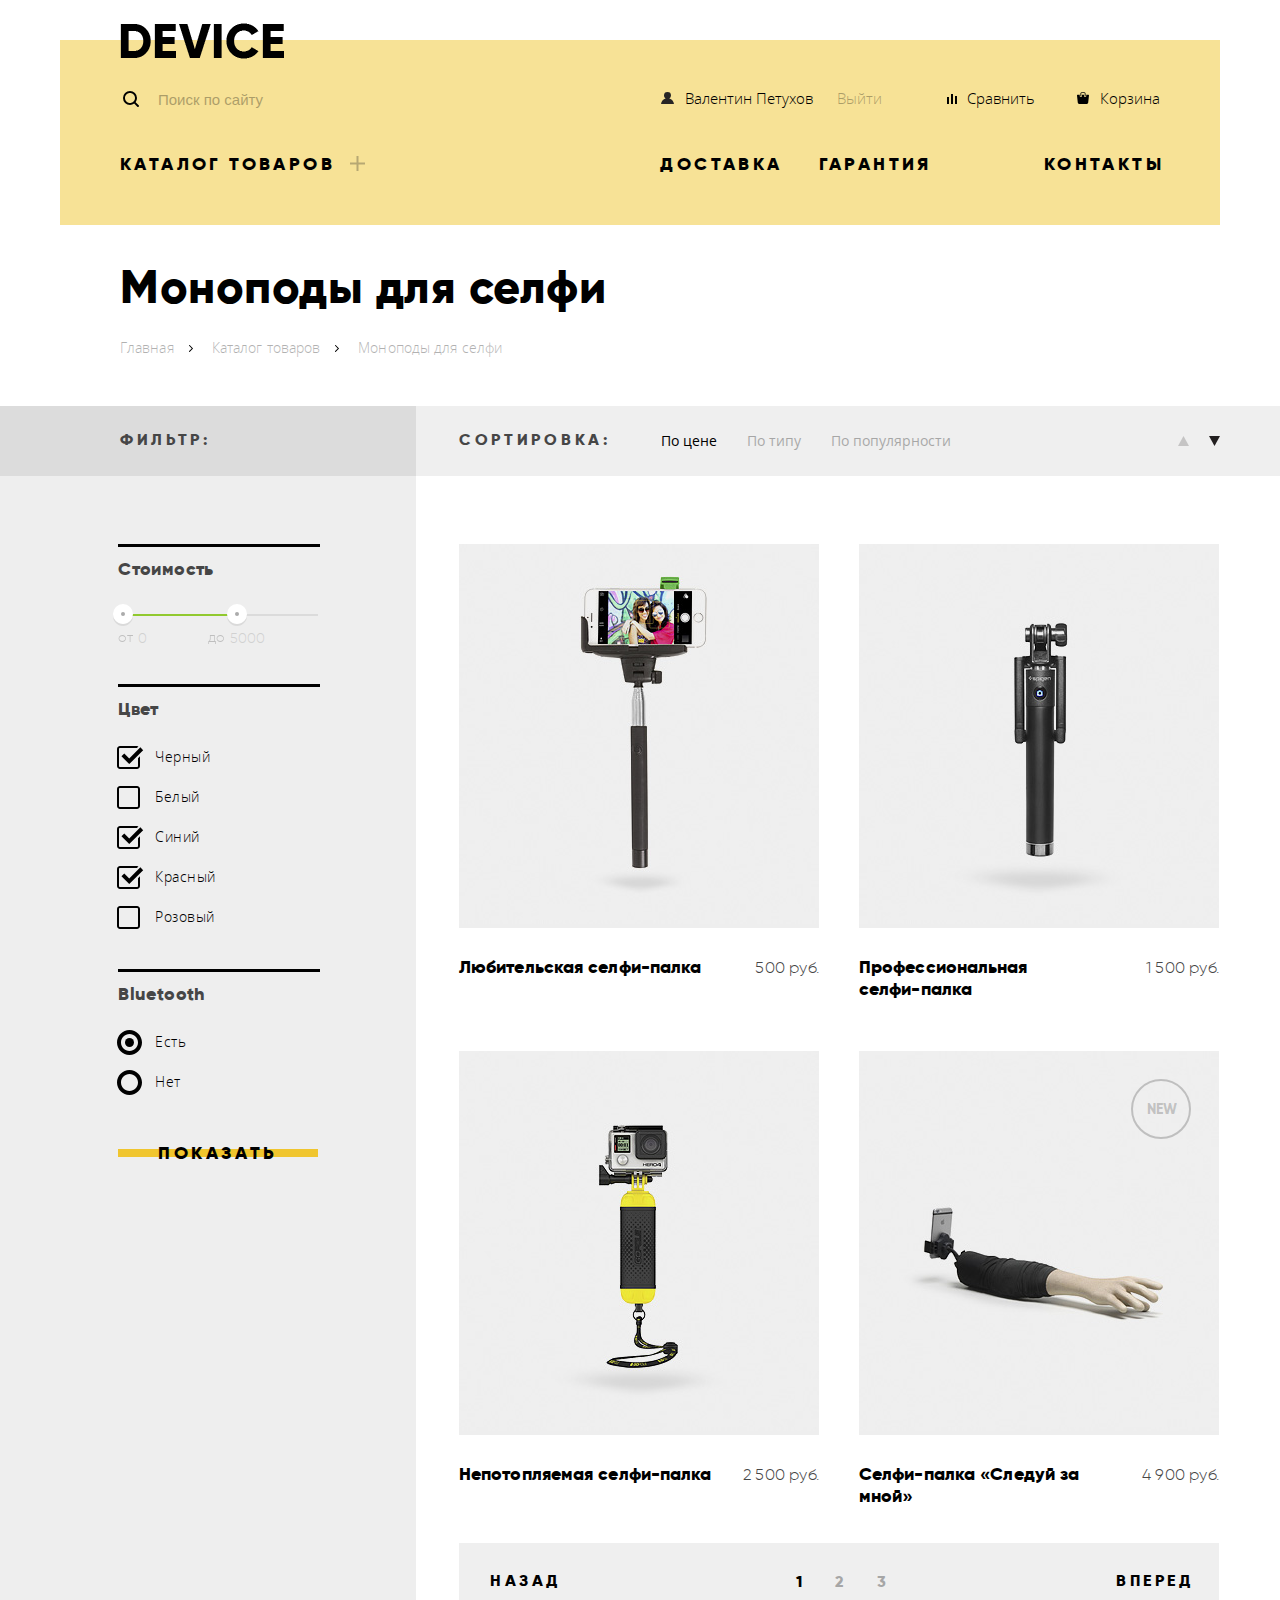
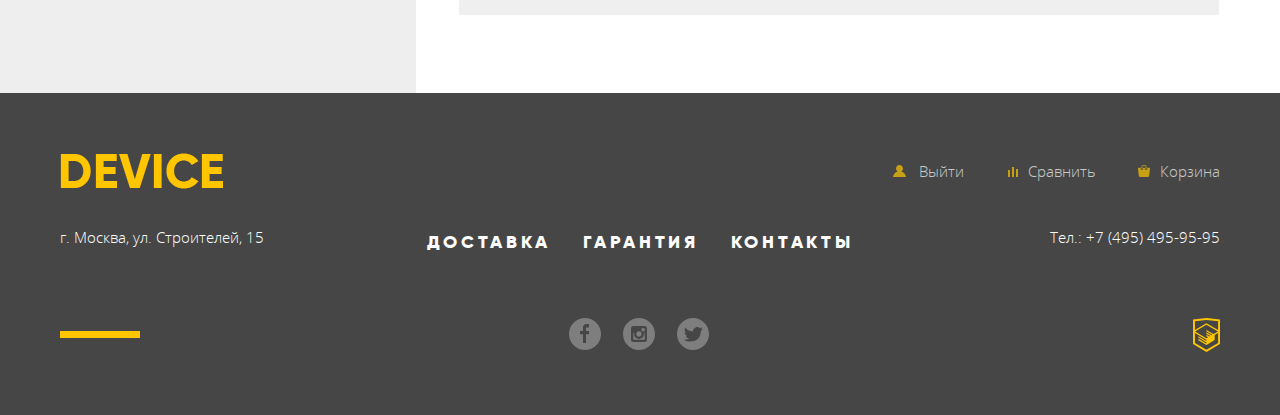
==== commit fb61d35d: "Финальные правки" ====
--- a/catalog.html
+++ b/catalog.html
@@ -2,6 +2,7 @@
  <html lang="ru">
    <head>
      <meta charset="utf-8">
+     <meta name="format-detection" content="telephone=no">
      <title>Device</title>
      <link rel="stylesheet" type="text/css" href="css/normalize.css">
      <link rel="stylesheet" type="text/css" href="css/style.css">
@@ -10,7 +11,7 @@
      <header class="page-header  page-header--catalog">
        <div class="container">
          <h1 class="page-header__title  visually-hidden">Device</h1>
-         <a class="page-header__logo" href="index.html">
+         <a class="page-header__logo  page-header__logo--catalog" href="index.html">
            <img src="img/logo.png" width="164" height="36" alt="Логотип Device">
          </a>
          <div class="user-block">
@@ -261,8 +262,8 @@
      </main>
      <footer class="page-footer  page-footer--catalog">
        <div class="page-footer__wrapper  container">
-         <div class="page-footer__top">
-           <a class="page-footer__logo" href="index.html">
+         <div class="page-footer__top  page-footer__top--catalog">
+           <a class="page-footer__logo  page-footer__logo--catalog" href="index.html">
              <img src="img/logofooter.png" width="163" height="36" alt="Логотип Device">
            </a>
            <ul class="user-menu  unidentified  visually-hidden">
--- a/css/style.css
+++ b/css/style.css
@@ -74,7 +74,8 @@
   border: 0;
   padding: 0;
   white-space: nowrap;
-  clip-path: inset(100%);
+  -webkit-clip-path: inset(100%);
+          clip-path: inset(100%);
   clip: rect(0 0 0 0);
   overflow: hidden;
 }
@@ -86,7 +87,8 @@
   padding-top: 0;
   padding-left: 20px;
   padding-right: 20px;
-  box-sizing: border-box;
+  -webkit-box-sizing: border-box;
+          box-sizing: border-box;
 }
 
 .btn {
@@ -111,7 +113,9 @@
   z-index: -1;
   width: 220px;
   height: 8px;
-  transform: translate(-50%, -50%);
+  -webkit-transform: translate(-50%, -50%);
+      -ms-transform: translate(-50%, -50%);
+          transform: translate(-50%, -50%);
   background-color: #f0c52e;
 }
 
@@ -140,7 +144,8 @@
   top: -20px;
 }
 
-.page-header__logo:hover {
+.page-header__logo:hover,
+.page-header__logo:focus {
   opacity: 0.6;
 }
 
@@ -158,11 +163,19 @@
 }
 
 .user-block {
-  display: flex;
-  flex-direction: row;
-  justify-content: space-between;
-  align-content: flex-start;
-  margin-bottom: 40px;
+  display: -webkit-box;
+  display: -ms-flexbox;
+  display: flex;
+  -webkit-box-orient: horizontal;
+  -webkit-box-direction: normal;
+      -ms-flex-direction: row;
+          flex-direction: row;
+  -webkit-box-pack: justify;
+      -ms-flex-pack: justify;
+          justify-content: space-between;
+  -ms-flex-line-pack: start;
+      align-content: flex-start;
+  margin-bottom: 30px;
   padding: 0;
   font-size: 15px;
   line-height: 36px;
@@ -172,10 +185,26 @@
   display: -webkit-box;
   display: -ms-flexbox;
   display: flex;
-  align-self: center;
+  -ms-flex-item-align: center;
+      align-self: center;
   margin: 0;
   padding: 0;
   width: 50%;
+}
+
+.user-block__search input {
+  position: relative;
+  width: 350px;
+  height: 45px;
+  margin-left: 16px;
+  padding-bottom: 7px;
+  font-size: 15px;
+  line-height: 36px;
+  box-sizing: border-box;
+  background-color: transparent;
+  color: #000000;
+  border: none;
+  outline: none;
 }
 
 .user-block__search input::-webkit-input-placeholder {
@@ -255,7 +284,7 @@
   display: block;
   width: 18px;
   height: 18px;
-  margin-top: 8px;
+  margin-top: 10px;
   margin-left: 2px;
   text-decoration: none;
   background-image: url("../img/search.svg");
@@ -263,25 +292,18 @@
   background-repeat: no-repeat;
 }
 
-.user-block__search input {
-  position: relative;
-  width: 350px;
-  margin-left: 16px;
-  padding-top: 11px;
-  padding-bottom: 11px;
-  background-color: transparent;
-  color: #000000;
-  border: none;
-  outline: none;
-}
-
 .user-block__search .user-block__btn {
   display: none;
   position: relative;
+  width: 84px;
+  height: 45px;
+  margin-top: -5px;
   padding-left: 14px;
   padding-right: 14px;
   background: none;
   border: 2px solid #000000;
+  font-size: 15px;
+  line-height: 36px;
   outline: none;
   cursor: pointer;
 }
@@ -296,7 +318,8 @@
   background-color: #000000;
 }
 
-.user-block__search .user-block__btn:hover {
+.user-block__search .user-block__btn:hover,
+.user-block__search .user-block__btn:focus {
   display: block;
   background-color: #000000;
   color: #ffffff;
@@ -312,8 +335,12 @@
 }
 
 .user-block__list {
-  display: flex;
-  justify-content: space-between;
+  display: -webkit-box;
+  display: -ms-flexbox;
+  display: flex;
+  -webkit-box-pack: justify;
+      -ms-flex-pack: justify;
+          justify-content: space-between;
   width: 500px;
   margin: 0;
   padding-left: 0;
@@ -332,7 +359,8 @@
   margin-left: 60px;
 }
 
-.user-block__list li:hover {
+.user-block__list li:hover,
+.user-block__list li:focus {
   opacity: 0.6;
 }
 
@@ -405,10 +433,18 @@
 }
 
 .main-nav__list {
-  display: flex;
-  flex-wrap: wrap;
-  flex-direction: row;
-  justify-content: space-between;
+  display: -webkit-box;
+  display: -ms-flexbox;
+  display: flex;
+  -ms-flex-wrap: wrap;
+      flex-wrap: wrap;
+  -webkit-box-orient: horizontal;
+  -webkit-box-direction: normal;
+      -ms-flex-direction: row;
+          flex-direction: row;
+  -webkit-box-pack: justify;
+      -ms-flex-pack: justify;
+          justify-content: space-between;
   padding: 0;
   margin: 0;
 }
@@ -420,18 +456,22 @@
   font-family: "GilroyExtraBold", "Arial", sans-serif;
   font-size: 18px;
   line-height: 18px;
-}
-
-.main-nav__item:hover a {
+  -webkit-box-sizing: border-box;
+          box-sizing: border-box;
+}
+
+.main-nav__item a:hover,
+.main-nav__item a:focus {
   opacity: 0.6;
 }
 
-.main-nav__item:active a {
+.main-nav__item a:active {
   opacity: 0.3;
 }
 
 .main-nav__item--catalog {
   margin-right: auto;
+  padding-right: 30px;
 }
 
 .main-nav__item--warranty {
@@ -455,11 +495,16 @@
   background-position: 50% 50%;
   background-repeat: no-repeat;
   opacity: 0.3;
-}
-
-.main-nav__item--catalog:hover .sub-nav {
-  display: flex;
-  flex-wrap: wrap;
+  cursor: pointer;
+}
+
+.main-nav__item--catalog:hover .sub-nav,
+.main-nav__item--catalog:focus .sub-nav {
+  display: -webkit-box;
+  display: -ms-flexbox;
+  display: flex;
+  -ms-flex-wrap: wrap;
+      flex-wrap: wrap;
 }
 
 .sub-nav {
@@ -472,39 +517,44 @@
   padding-left: 60px;
   padding-top: 23px;
   padding-bottom: 34px;
-  box-sizing: border-box;
+  -webkit-box-sizing: border-box;
+          box-sizing: border-box;
   background-color: #f7e296;
+}
+
+.sub-nav__list {
+  padding-left: 0;
+  padding-right: 0;
+}
+
+.sub-nav__list:first-child {
+  padding-right: 40px;
+}
+
+.sub-nav__item {
+  min-width: 200px;
+  padding-right: 20px;
+  -webkit-box-sizing: border-box;
+          box-sizing: border-box;
+}
+
+.sub-nav__item a {
   font-family: "OpenSansLight", "Arial", sans-serif;
   font-weight: lighter;
   font-size: 15px;
   line-height: 36px;
+  color: #000000;
   letter-spacing: 0.1px;
   text-transform: none;
   cursor: pointer;
 }
 
-.sub-nav__list {
-  padding-left: 0;
-  padding-right: 0px;
-}
-
-.sub-nav__list:first-child {
-  padding-right: 40px;
-}
-
-.sub-nav__item {
-  min-width: 200px;
-    
-  
-  padding-right: 20px;
-  box-sizing: border-box;
-}
-
-.sub-nav__item:hover {
+.sub-nav__item a:hover,
+.sub-nav__item a:focus {
   opacity: 0.6;
 }
 
-.sub-nav__item:active {
+.sub-nav__item a:active {
   opacity: 0.3;
 }
 
@@ -531,14 +581,19 @@
 }
 
 .promo-slider__item {
-  display: flex;
-  justify-content: flex-end;
+  display: -webkit-box;
+  display: -ms-flexbox;
+  display: flex;
+  -webkit-box-pack: end;
+      -ms-flex-pack: end;
+          justify-content: flex-end;
   position: relative;
   z-index: 5;
 }
 
 .promo-slider__image {
-  box-sizing: border-box;
+  -webkit-box-sizing: border-box;
+          box-sizing: border-box;
 }
 
 .promo-slider__item--first .promo-slider__image {
@@ -558,7 +613,8 @@
 .promo-slider__content {
   width: 565px;
   padding-left: 25px;
-  box-sizing: border-box;
+  -webkit-box-sizing: border-box;
+          box-sizing: border-box;
 }
 
 .promo-slider__number {
@@ -598,15 +654,23 @@
 }
 
 .promo-slider__features {
-  display: flex;
-  flex-wrap: wrap
+  display: -webkit-box;
+  display: -ms-flexbox;
+  display: flex;
+  -ms-flex-wrap: wrap;
+      flex-wrap: wrap;
   list-style: none;
   padding: 0;
 }
 
 .promo-slider__features li {
-  display: flex;
-  flex-direction: column;
+  display: -webkit-box;
+  display: -ms-flexbox;
+  display: flex;
+  -webkit-box-orient: vertical;
+  -webkit-box-direction: normal;
+      -ms-flex-direction: column;
+          flex-direction: column;
   margin-right: 77px;
 }
 
@@ -645,7 +709,9 @@
   background-image: url("../img/slider-button-empty.svg");
   background-position: 50% 50%;
   background-repeat: no-repeat;
-  transform: scale(0.6);
+  -webkit-transform: scale(0.6);
+      -ms-transform: scale(0.6);
+          transform: scale(0.6);
   cursor: pointer;
 }
 
@@ -664,13 +730,16 @@
 .button-1:checked ~ .promo-slider__item--first,
 .button-2:checked ~ .promo-slider__item--second,
 .button-3:checked ~ .promo-slider__item--third {
-  display: flex;
-}
-
+  display: -webkit-box;
+  display: -ms-flexbox;
+  display: flex;
+}
 
 /*-----POPULAR-ITEMS-----*/
 
 .popular .container {
+  display: -webkit-box;
+  display: -ms-flexbox;
   display: flex;
   padding-left: 0;
   margin-bottom: 85px;
@@ -695,7 +764,8 @@
   background-color: #f7e296;
 }
 
-.popular__item:hover .popular__img {
+.popular__item:hover .popular__img,
+.popular__item:focus .popular__img {
   background-color: #f0c52e;
 }
 
@@ -715,23 +785,31 @@
   color: #000000;
 }
 
-
 /*---SERVICE-SLIDER---*/
 
 .service-slider {
   width: 100%;
   min-height: 390px;
   margin-bottom: 92px;
+  background-image: -webkit-linear-gradient(top, transparent 100px, #e5e5e5 100px);
+  background-image: -o-linear-gradient(top, transparent 100px, #e5e5e5 100px);
   background-image: linear-gradient(to bottom, transparent 100px, #e5e5e5 100px);
 }
 
 .service-slider .container {
+  display: -webkit-box;
+  display: -ms-flexbox;
   display: flex;
 }
 
 .service-slider__controls {
-  display: flex;
-  flex-direction: column;
+  display: -webkit-box;
+  display: -ms-flexbox;
+  display: flex;
+  -webkit-box-orient: vertical;
+  -webkit-box-direction: normal;
+      -ms-flex-direction: column;
+          flex-direction: column;
   margin-left: 0;
   padding-top: 85px;
   padding-bottom: 40px;
@@ -762,7 +840,9 @@
   z-index: -1;
   width: 163px;
   height: 8px;
-  transform: translate(-50%, -50%);
+  -webkit-transform: translate(-50%, -50%);
+      -ms-transform: translate(-50%, -50%);
+          transform: translate(-50%, -50%);
   background-color: #f0c52e;
 }
 
@@ -783,7 +863,9 @@
   height: 40px; 
   padding-right: 120px;
   background-color: #000000;
-  transform: translate(-82px, -20px);
+  -webkit-transform: translate(-82px, -20px);
+      -ms-transform: translate(-82px, -20px);
+          transform: translate(-82px, -20px);
 }
 
 .service-slider__content {
@@ -857,8 +939,12 @@
 }
 
 .brands__list {
-  display: flex;
-  justify-content: space-between;
+  display: -webkit-box;
+  display: -ms-flexbox;
+  display: flex;
+  -webkit-box-pack: justify;
+      -ms-flex-pack: justify;
+          justify-content: space-between;
   padding: 0;
   list-style: none;
 }
@@ -877,7 +963,8 @@
   opacity: 0.2;
 }
 
-.brands__item--dji:hover {
+.brands__item--dji:hover,
+.brands__item--dji:focus {
   background-image: url("../img/dji.jpg");
   opacity: 1;
 }
@@ -887,7 +974,8 @@
   opacity: 0.2;
 }
 
-.brands__item--spgadjets:hover {
+.brands__item--spgadjets:hover,
+.brands__item--spgadjets:focus {
   background-image: url("../img/spgadjets.jpg");
   opacity: 1;
 }
@@ -897,7 +985,8 @@
   opacity: 0.2;
 }
 
-.brands__item--gopro:hover {
+.brands__item--gopro:hover,
+.brands__item--gopro:focus {
   background-image: url("../img/gopro.jpg");
   opacity: 1;
 }
@@ -907,7 +996,8 @@
   opacity: 0.2;
 }
 
-.brands__item--vive:hover {
+.brands__item--vive:hover,
+.brands__item--vive:focus {
   background-image: url("../img/vive.jpg");
   opacity: 1;
 }
@@ -916,8 +1006,12 @@
 
 
 .information .container {
-  display: flex;
-  justify-content: space-between;
+  display: -webkit-box;
+  display: -ms-flexbox;
+  display: flex;
+  -webkit-box-pack: justify;
+      -ms-flex-pack: justify;
+          justify-content: space-between;
   padding: 0;
 }
 
@@ -1024,8 +1118,12 @@
 }
 
 .page-footer__top {
-  display: flex;
-  justify-content: space-between;
+  display: -webkit-box;
+  display: -ms-flexbox;
+  display: flex;
+  -webkit-box-pack: justify;
+      -ms-flex-pack: justify;
+          justify-content: space-between;
   padding-top: 45px;
 }
 
@@ -1033,7 +1131,8 @@
   margin-top: 20px;
 }
 
-.page-footer__logo:hover {
+.page-footer__logo:hover,
+.page-footer__logo:focus {
   opacity: 0.6;
 }
 
@@ -1042,9 +1141,12 @@
 }
 
 .user-menu {
+  display: -webkit-box;
+  display: -ms-flexbox;
   display: flex;
   list-style: none;
   margin-bottom: 0;
+  margin-left: auto;
 }
 
 .user-menu li {
@@ -1058,7 +1160,6 @@
   font-size: 15px;
   line-height: 36px;
 }
-
 
 .user-menu__logout::before,
 .user-menu__enter::before {
@@ -1100,7 +1201,8 @@
   background-repeat: no-repeat;
 }
 
-.user-menu li:hover {
+.user-menu li:hover,
+.user-menu li:focus {
   opacity: 1;
 }
 
@@ -1109,16 +1211,25 @@
 }
 
 .page-footer__middle {
-  display: flex;
-  justify-content: space-between;
+  display: -webkit-box;
+  display: -ms-flexbox;
+  display: flex;
+  -webkit-box-pack: justify;
+      -ms-flex-pack: justify;
+          justify-content: space-between;
   margin-bottom: 25px;
   padding-top: 6px;
 }
 
 .page-footer__nav {
-  display: flex;
-  flex-wrap: wrap;
-  justify-content: center;
+  display: -webkit-box;
+  display: -ms-flexbox;
+  display: flex;
+  -ms-flex-wrap: wrap;
+      flex-wrap: wrap;
+  -webkit-box-pack: center;
+      -ms-flex-pack: center;
+          justify-content: center;
   list-style: none;
   padding: 0;
 }
@@ -1139,7 +1250,8 @@
   margin-right: 0;
 }
 
-.page-footer__nav a:hover {
+.page-footer__nav a:hover,
+.page-footer__nav a:focus {
   opacity: 0.6;
 }
 
@@ -1156,10 +1268,13 @@
 }
 
 .page-footer__phone {
-  margin-left: 34px; 
+  margin-left: 34px;
+  text-decoration: none;
 }
 
 .page-footer__bottom {
+  display: -webkit-box;
+  display: -ms-flexbox;
   display: flex;
   position: relative;
   padding-bottom: 63px;
@@ -1177,6 +1292,8 @@
 }
 
 .social {
+  display: -webkit-box;
+  display: -ms-flexbox;
   display: flex;
   margin: 0 auto;
   margin-top: 18px;
@@ -1210,7 +1327,8 @@
   background-image: url("../img/twitter.svg");
 }
 
-.social a:hover {
+.social a:hover,
+.social a:focus {
   opacity: 0.6;
 }
 
@@ -1220,31 +1338,38 @@
 
 .page-footer__copyright {
   margin-top: 17px;
-  margin-left: -26px;
+  margin-left: -30px;
+  
 }
 
 .page-footer__copyright a {
   display: block;
-  width: 27px;
+  width: 32px;
   height: 35px;
+  /*margin-right: 10px;*/
   background-color: transparent;
   background-image: url("../img/logo-html.svg");
-  background-position: 50% 0%;
+  background-position: 100% 100%;
   background-repeat: no-repeat;
 }
 
-.page-footer__copyright:hover a {
+.page-footer__copyright a:hover,
+.page-footer__copyright a:focus {
   opacity: 0.6;
 }
 
-.page-footer__copyright:active a {
+.page-footer__copyright a:active {
   opacity: 0.3;
 }
 
 /*-----CATALOG PAGE-----*/
 
 .page-header--catalog {
-  margin-bottom: 33px;
+  margin-bottom: 34px;
+}
+
+.page-header__logo--catalog {
+  padding-top: 3px;
 }
 
 .main-nav--catalog {
@@ -1263,8 +1388,11 @@
 }
 
 .breadcrumps__list {
-  display: flex;
-  flex-wrap: wrap;
+  display: -webkit-box;
+  display: -ms-flexbox;
+  display: flex;
+  -ms-flex-wrap: wrap;
+      flex-wrap: wrap;
   list-style: none;
   padding-left: 0;
 }
@@ -1299,7 +1427,8 @@
   opacity: 0.3;
 }
 
-.breadcrumps__list a:hover {
+.breadcrumps__list a:hover,
+.breadcrumps__list a:focus {
   opacity: 0.6;
 }
 
@@ -1308,6 +1437,7 @@
 }
 
 .breadcrumps__active:hover,
+.breadcrumps__active:focus,
 .breadcrumps__active:active {
   opacity: 0.3;
 }
@@ -1315,6 +1445,12 @@
 /*-----CATALOG-----*/
 
 .catalog {
+  background:
+    -webkit-linear-gradient(top, #dcdcdc 70px, #eeeeee 70px),
+    -webkit-linear-gradient(top, #efefef 70px, #ffffff 70px);
+  background:
+    -o-linear-gradient(top, #dcdcdc 70px, #eeeeee 70px),
+    -o-linear-gradient(top, #efefef 70px, #ffffff 70px);
   background:
     linear-gradient(180deg, #dcdcdc 70px, #eeeeee 70px),
     linear-gradient(180deg, #efefef 70px, #ffffff 70px);
@@ -1324,6 +1460,8 @@
 }
 
 .catalog__wrapper {
+  display: -webkit-box;
+  display: -ms-flexbox;
   display: flex;
   padding: 0;
   margin-bottom: 0;
@@ -1333,28 +1471,18 @@
 /*-----FILTER-----*/
 
 .filter {
+  max-width: 330px;
   padding-right: 60px;
   padding-left: 55px;
 }
 
 .filter__form {
   position: relative;
+  max-width: 216px;
 }
 
 .filter__item {
-  position: relative;
   border: none;
-}
-
-.filter__item::before {
-  content: " ";
-  position: absolute;
-  display: block;
-  top: 0;
-  left: 0;
-  width: 202px;
-  height: 3px;
-  background-color: #000000;
 }
 
 .filter__item--price {
@@ -1374,11 +1502,23 @@
 }
 
 .filter__name {
+  position: relative;
   margin-left: -10px;
   padding-top: 10px;
   font-family: "GilroyExtraBold", "Arial", sans-serif;
   font-size: 18px;
   letter-spacing: 0.4px;
+}
+
+.filter__name::before {
+  content: " ";
+  position: absolute;
+  display: block;
+  top: 0;
+  left: 0;
+  width: 202px;
+  height: 3px;
+  background-color: #000000;
 }
 
 .range__slider {
@@ -1420,12 +1560,17 @@
 }
 
 .range__toggle:active {
-  transform: scale(1.1);
+  -webkit-transform: scale(1.1);
+      -ms-transform: scale(1.1);
+          transform: scale(1.1);
 }
 
 .range__price {
-  display: flex;
-  flex-wrap: nowrap;
+  display: -webkit-box;
+  display: -ms-flexbox;
+  display: flex;
+  -ms-flex-wrap: nowrap;
+      flex-wrap: nowrap;
   margin-left: -10px;
 }
 
@@ -1456,13 +1601,20 @@
 
 .range__price--min,
 .range__price--max {
+  display: -webkit-box;
+  display: -ms-flexbox;
   display: flex;
 }
 
 .filter__item--color,
 .filter__item--bluetooth {
-  display: flex;
-  flex-direction: column;
+  display: -webkit-box;
+  display: -ms-flexbox;
+  display: flex;
+  -webkit-box-orient: vertical;
+  -webkit-box-direction: normal;
+      -ms-flex-direction: column;
+          flex-direction: column;
   padding-top: 18px;
   margin-bottom: 18px;
 }
@@ -1470,6 +1622,8 @@
 .filter__checkbox,
 .filter__radio {
   position: relative;
+  display: block;
+  width: 162px;
   padding-left: 27px;
   margin-bottom: 10px;
   font-family: "OpenSansLight", "Arial", sans-serif;
@@ -1493,7 +1647,8 @@
   cursor: pointer;
 }
 
-.filter__checkbox:hover::before {
+.filter__checkbox:hover::before,
+.filter__checkbox:focus::before {
   opacity: 0.6;
 }
 
@@ -1518,7 +1673,8 @@
   cursor: pointer;
 }
 
-.filter__radio:hover::before {
+.filter__radio:hover::before,
+.filter__radio:focus::before {
   opacity: 0.6;
 }
 
@@ -1544,7 +1700,6 @@
   width: 200px;
 }
 
-
 /*-----SORTING-----*/
 
 .sorting {
@@ -1558,11 +1713,20 @@
 }
 
 .sorting__range {
-  display: flex;
-  flex-wrap: wrap;
-  flex-grow: 1;
-  justify-content: flex-start;
-  align-items: center;
+  display: -webkit-box;
+  display: -ms-flexbox;
+  display: flex;
+  -ms-flex-wrap: wrap;
+      flex-wrap: wrap;
+  -webkit-box-flex: 1;
+      -ms-flex-positive: 1;
+          flex-grow: 1;
+  -webkit-box-pack: start;
+      -ms-flex-pack: start;
+          justify-content: flex-start;
+  -webkit-box-align: center;
+      -ms-flex-align: center;
+          align-items: center;
   width: auto;
   margin: 0;
   margin-bottom: 70px;
@@ -1583,8 +1747,11 @@
 }
 
 .sorting__category {
-  display: flex;
-  flex-wrap: wrap;
+  display: -webkit-box;
+  display: -ms-flexbox;
+  display: flex;
+  -ms-flex-wrap: wrap;
+      flex-wrap: wrap;
   max-width: 500px;
   margin-left: 10px;
   list-style: none;
@@ -1599,7 +1766,8 @@
   opacity: 0.3;
 }
 
-.sorting__item:hover {
+.sorting__item:hover,
+.sorting__item:focus {
   opacity: 0.6;
 }
 
@@ -1609,8 +1777,12 @@
 }
 
 .sorting__arrows {
-  display: flex;
-  justify-content: space-between;
+  display: -webkit-box;
+  display: -ms-flexbox;
+  display: flex;
+  -webkit-box-pack: justify;
+      -ms-flex-pack: justify;
+          justify-content: space-between;
   width: 46px;
   height: 30px;
   margin-left: auto;
@@ -1634,7 +1806,8 @@
   background-image: url("../img/icon-down-dir.svg");
 }
 
-.sorting__btn:hover {
+.sorting__btn:hover,
+.sorting__btn:focus {
   opacity: 0.4;
 }
 
@@ -1654,8 +1827,11 @@
 /*-----PRODUCT-----*/
 
 .product {
-  display: flex;
-  flex-wrap: wrap;
+  display: -webkit-box;
+  display: -ms-flexbox;
+  display: flex;
+  -ms-flex-wrap: wrap;
+      flex-wrap: wrap;
 }
 
 .product__item {
@@ -1680,7 +1856,8 @@
   height: 60px;
   padding-top: 11px;
   padding-left: 2px;
-  box-sizing: border-box;
+  -webkit-box-sizing: border-box;
+          box-sizing: border-box;
   font-family: "GilroyExtraBold", "Arial", sans-serif;
   font-size: 14px;
   line-height: 36px;
@@ -1701,7 +1878,8 @@
   padding-top: 177px;
   background-color: rgba(238, 238, 238, 0.7);
   text-align: center;
-  box-sizing: border-box;
+  -webkit-box-sizing: border-box;
+          box-sizing: border-box;
 }
 
 .product__hover .btn::before {
@@ -1728,7 +1906,8 @@
   opacity: 0.5;
 }
 
-.product__compare:hover {
+.product__compare:hover,
+.product__compare:focus {
   opacity: 1;
 }
 
@@ -1737,7 +1916,9 @@
 }
 
 .product__image:hover ~ .product__hover,
-.product__hover:hover {
+.product__image:focus ~ .product__hover,
+.product__hover:hover,
+.product__hover:focus {
   display: block;
   cursor: pointer;
 }
@@ -1752,9 +1933,14 @@
 }
 
 .product__inner {
-  display: flex;
-  justify-content: space-between;
-  align-content: center;
+  display: -webkit-box;
+  display: -ms-flexbox;
+  display: flex;
+  -webkit-box-pack: justify;
+      -ms-flex-pack: justify;
+          justify-content: space-between;
+  -ms-flex-line-pack: center;
+      align-content: center;
 }
 
 .product__title {
@@ -1786,8 +1972,12 @@
 /*-----PAGINATION-----*/
 
 .pagination {
-  display: flex;
-  justify-content: space-between;
+  display: -webkit-box;
+  display: -ms-flexbox;
+  display: flex;
+  -webkit-box-pack: justify;
+      -ms-flex-pack: justify;
+          justify-content: space-between;
   max-width: 760px;
   height: 72px;
   margin-bottom: 78px;
@@ -1797,10 +1987,17 @@
 
 .pagination__list {
   width: 90px;
-  display: flex;
-  justify-content: space-between;
-  align-items: center;
+  display: -webkit-box;
+  display: -ms-flexbox;
+  display: flex;
+  -webkit-box-pack: justify;
+      -ms-flex-pack: justify;
+          justify-content: space-between;
+  -webkit-box-align: center;
+      -ms-flex-align: center;
+          align-items: center;
   padding: 0;
+  padding-top: 5px;
   margin: 0;
   list-style: none;
 }
@@ -1818,12 +2015,14 @@
   opacity: 0.3;
 }
 
-.pagination__item:hover {
+.pagination__item:hover,
+.pagination__item:focus {
   opacity: 0.6;
 }
 
 .pagination__active:active,
 .pagination__active:hover,
+.pagination__active:focus,
 .pagination__active,
 .pagination__item:active {
   opacity: 1;
@@ -1848,7 +2047,9 @@
 }
 
 .pagination__back:hover,
-.pagination__forward:hover {
+.pagination__back:focus,
+.pagination__forward:hover,
+.pagination__forward:focus {
   background-color: #d9d9d9;
   opacity: 1;
 }
@@ -1858,14 +2059,26 @@
   color: rgba(172, 172, 172, 0.3);
 }
 
-
 /*-----PAGE-FOOTER-----*/
 
 .page-footer--catalog {
   margin-top: 0;
 }
 
+.page-footer__logo--catalog {
+  margin-top: 15px;
+}
+
+.page-footer__top--catalog {
+  margin-bottom: 6px;
+}
+
 /*-----MODAL-----*/
+
+.modal-error {
+  -webkit-animation: shake 0.6s;
+          animation: shake 0.6s;
+}
 
 .write-us {
   display: none;
@@ -1883,7 +2096,8 @@
   z-index: 20;
 }
 
-.write-us__open {
+.write-us__open,
+.modal-show {
   display: block;
 }
 
@@ -1913,7 +2127,8 @@
   cursor: pointer;
 }
 
-.write-us__close:hover {
+.write-us__close:hover,
+.write-us__close:focus {
   opacity: 1;
 }
 
@@ -2109,6 +2324,35 @@
 
 /*-----MODAL-MAP-----*/
 
+@-webkit-keyframes shake {
+  0%, 100% {
+    -webkit-transform: translateX(0);
+            transform: translateX(0);
+  }
+  10%, 30%, 50%, 70%, 90% {
+    -webkit-transform: translateX(-10px);
+            transform: translateX(-10px);
+  }
+  20%, 40%, 60%, 80% {
+    -webkit-transform: translateX(10px);
+            transform: translateX(10px);
+  }
+}
+
+@keyframes shake {
+  0%, 100% {
+    -webkit-transform: translateX(0);
+            transform: translateX(0);
+  }
+  10%, 30%, 50%, 70%, 90% {
+    -webkit-transform: translateX(-10px);
+            transform: translateX(-10px);
+  }
+  20%, 40%, 60%, 80% {
+    -webkit-transform: translateX(10px);
+            transform: translateX(10px);
+  }
+}
 
 .map__popup {
   position: fixed;
@@ -2116,16 +2360,39 @@
   left: 50%;
   margin: 0;
   padding: 0; 
+  display: block;
+  width: 960px;
+  height: 560px;
+  border: none;
+  z-index: 30;
   -webkit-transform: translateX(-50%);
           transform: translateX(-50%);
   background-color: #ffffff;
+  background-image: url("../img/map.jpg");
+  background-position: 50% 50%;
+  background-repeat: no-repeat;
+  background-size: cover;
   -webkit-box-shadow: 0 0 10px rgba(0, 0, 0, 0.5);
           box-shadow: 0 0 10px rgba(0, 0, 0, 0.5);
-  z-index: 30;
-}
-
-.map__open {
+}
+
+.map--show {
   display: block;
+  -webkit-transform: scale(1);
+      -ms-transform: scale(1);
+          transform: scale(1);
+  opacity: 1;
+  -webkit-transition: opacity 0.8s ease-in-out,
+              -webkit-transform 0.8s ease-in-out 0.1s;
+  transition: opacity 0.8s ease-in-out,
+              -webkit-transform 0.8s ease-in-out 0.1s;
+  -o-transition: opacity 0.8s ease-in-out,
+              transform 0.8s ease-in-out 0.1s;
+  transition: opacity 0.8s ease-in-out,
+              transform 0.8s ease-in-out 0.1s;
+  transition: opacity 0.8s ease-in-out,
+              transform 0.8s ease-in-out 0.1s,
+              -webkit-transform 0.8s ease-in-out 0.1s;
 }
 
 .map__close {
@@ -2135,7 +2402,6 @@
   right: 24px;
   width: 56px;
   height: 56px;
-  font-size: 0px;
   border: none;
   outline: none;
   background-color: transparent;
@@ -2146,7 +2412,8 @@
   cursor: pointer;
 }
 
-.map__close:hover {
+.map__close:hover,
+.map__close:focus {
   opacity: 1;
 }
 
